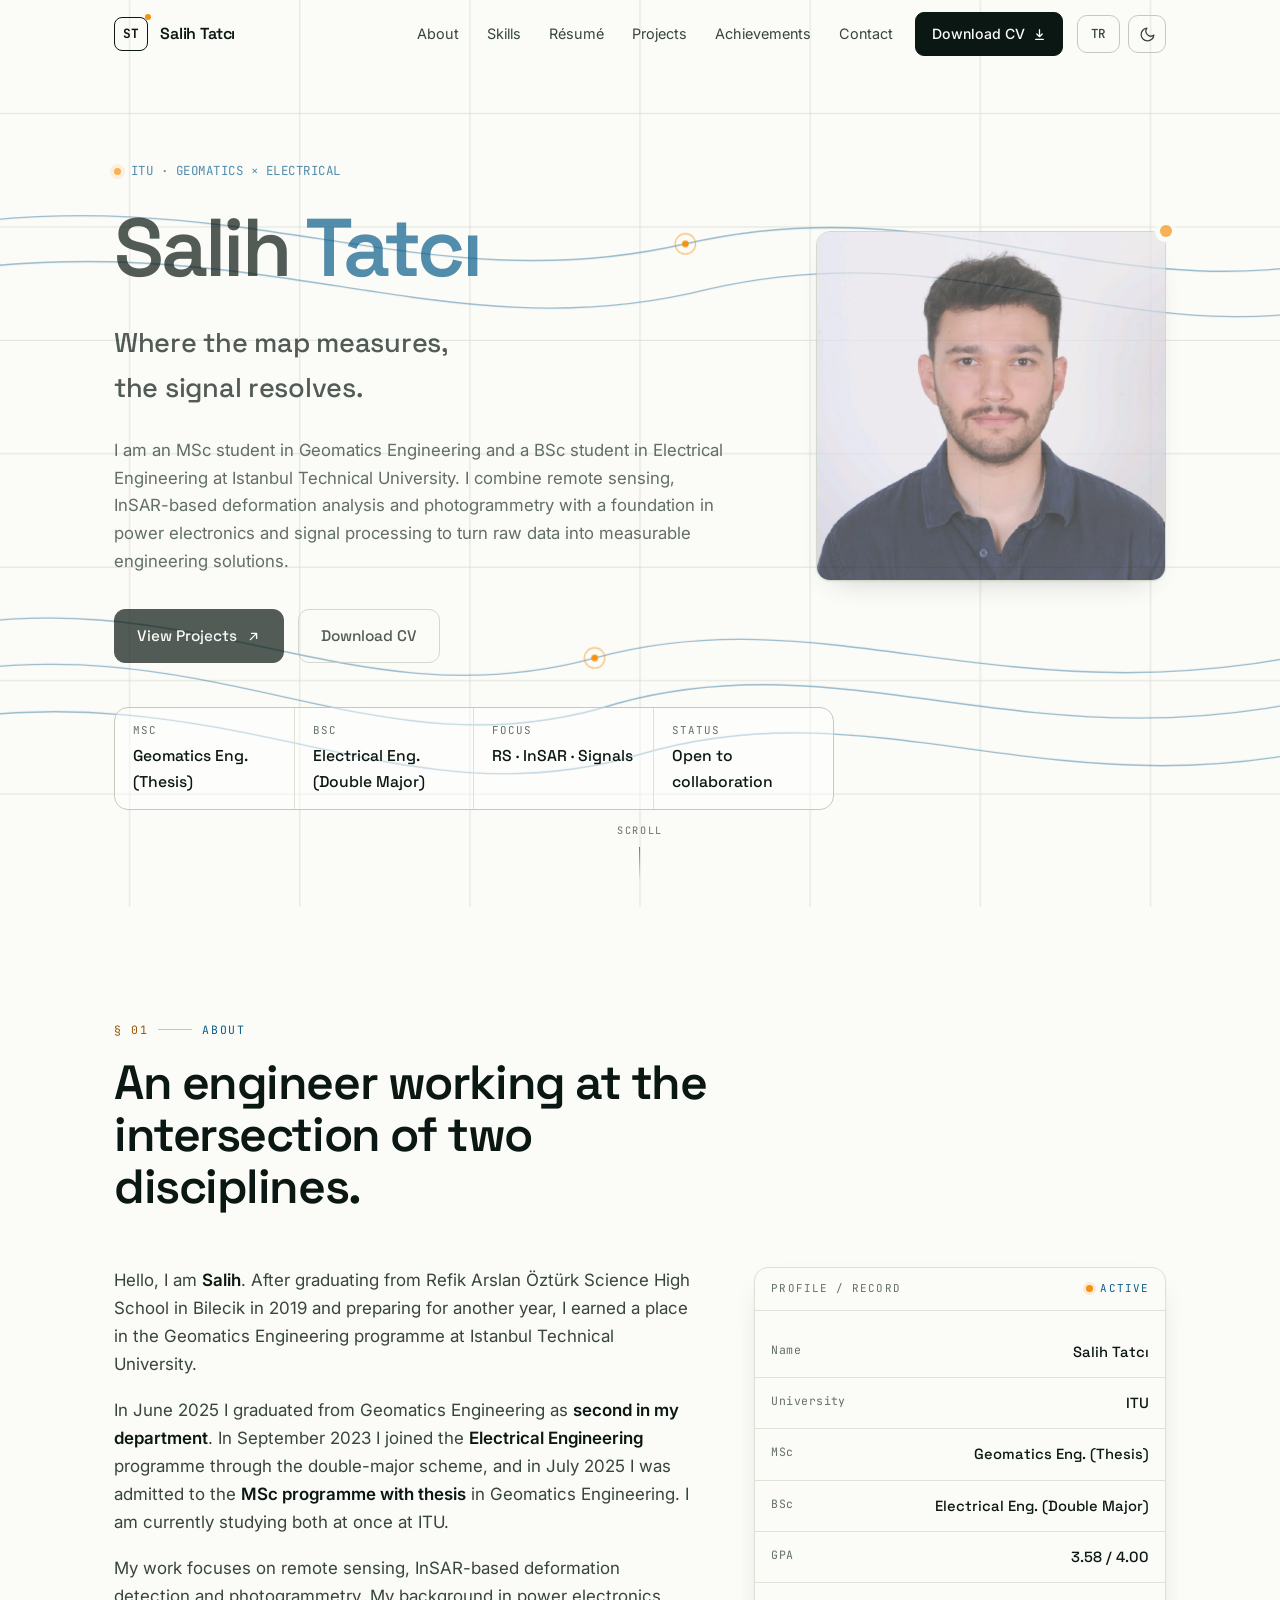
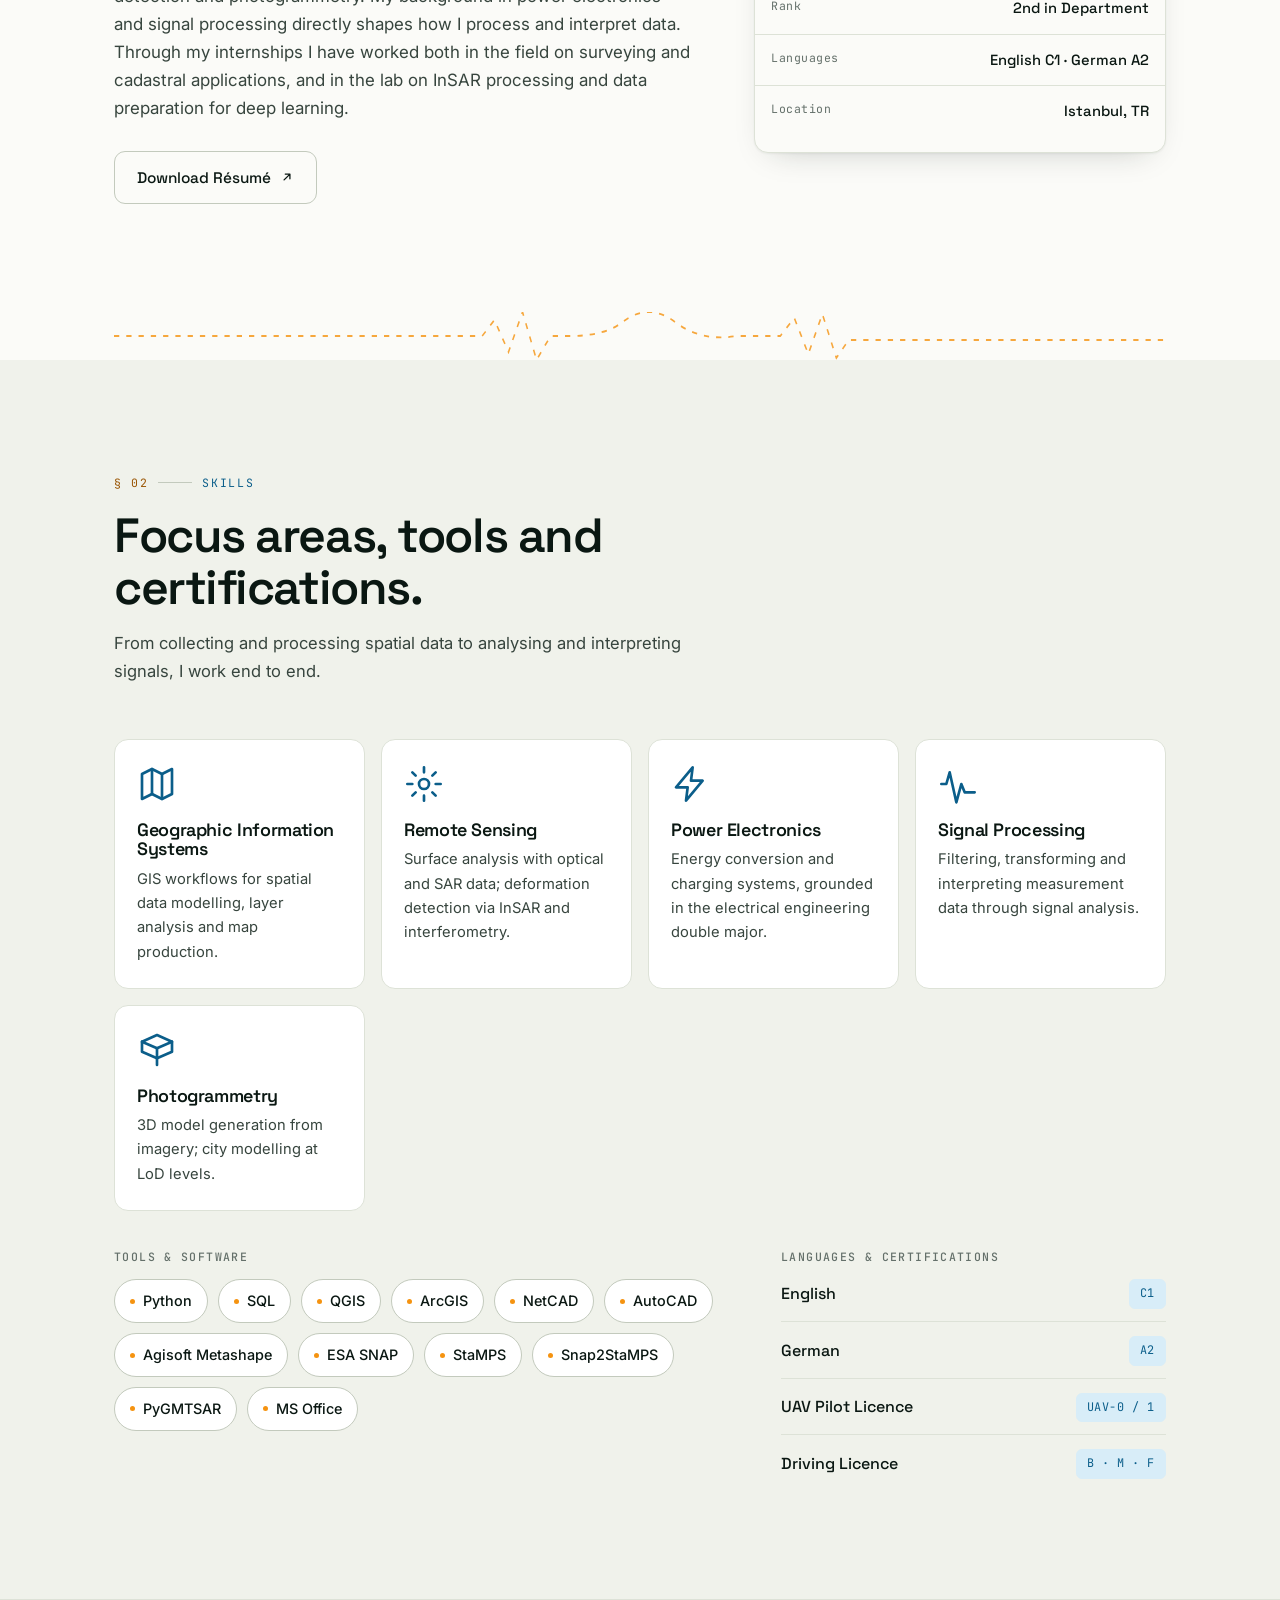
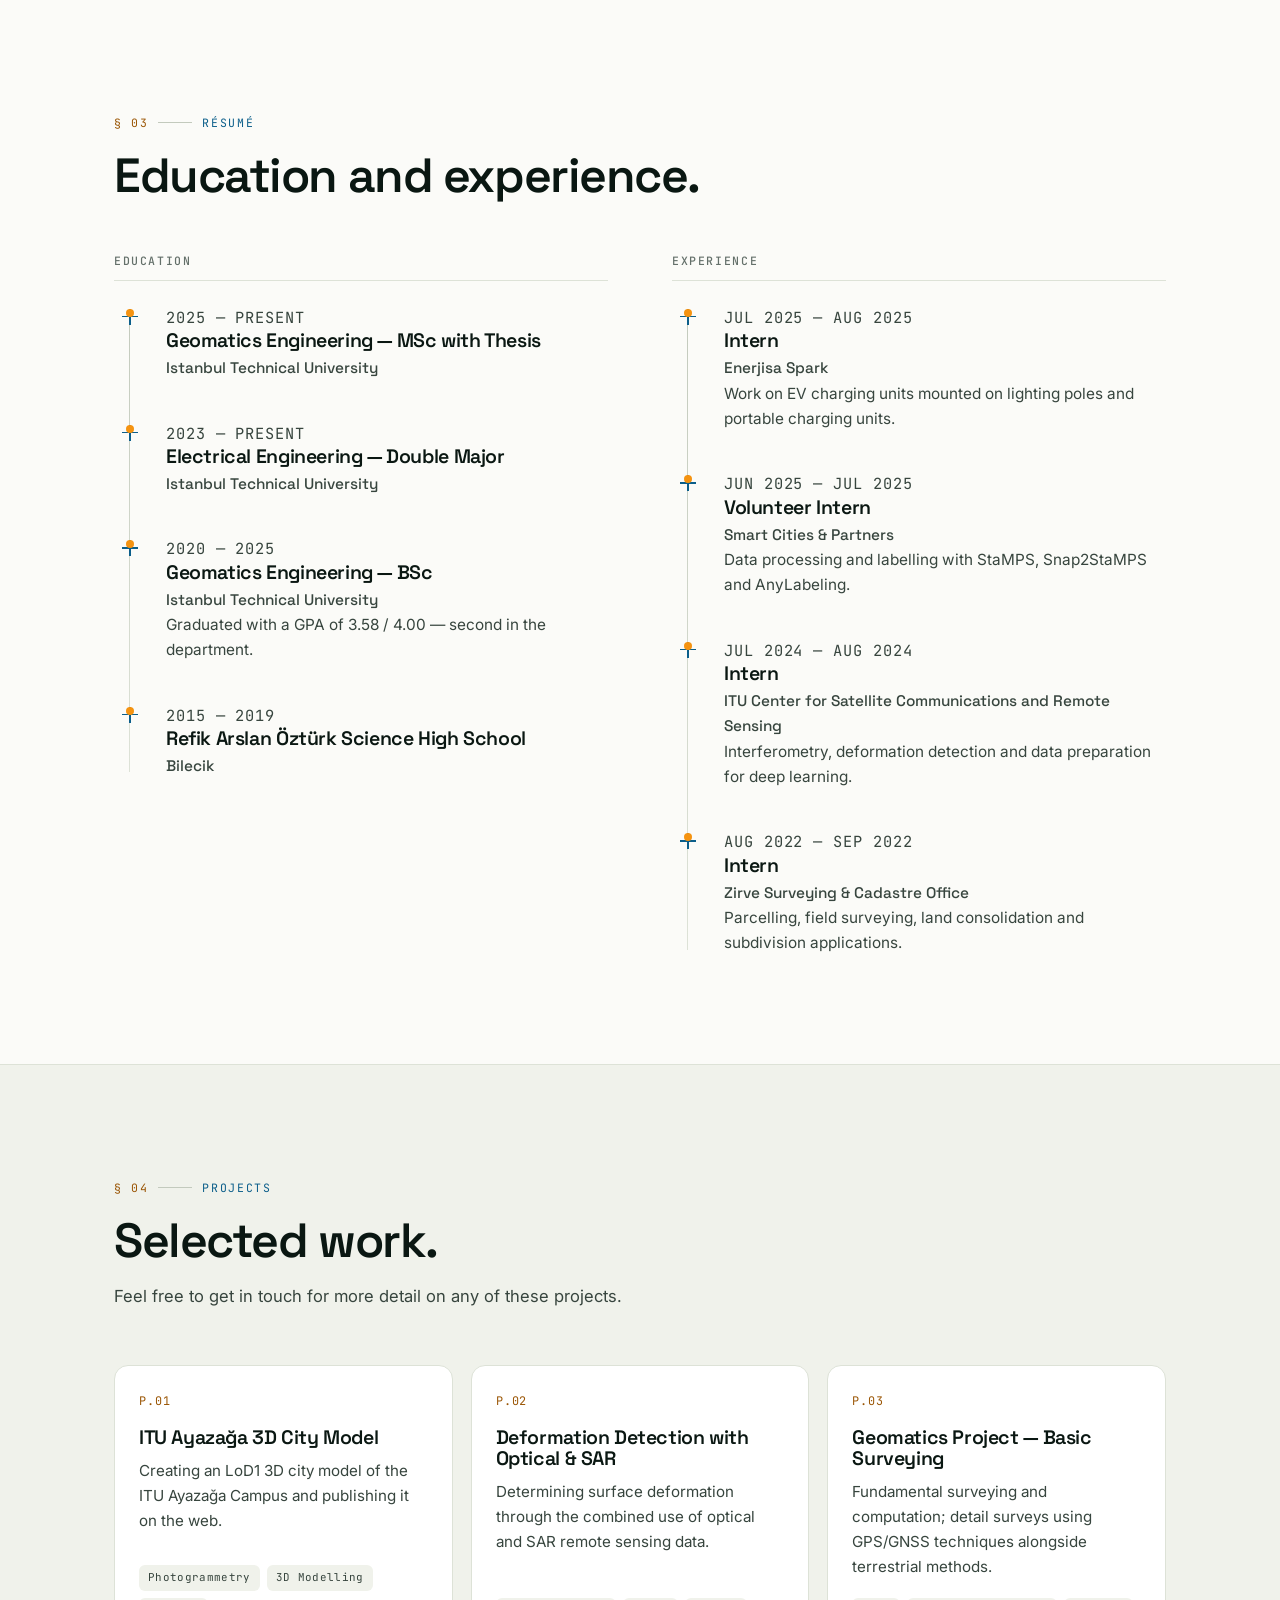
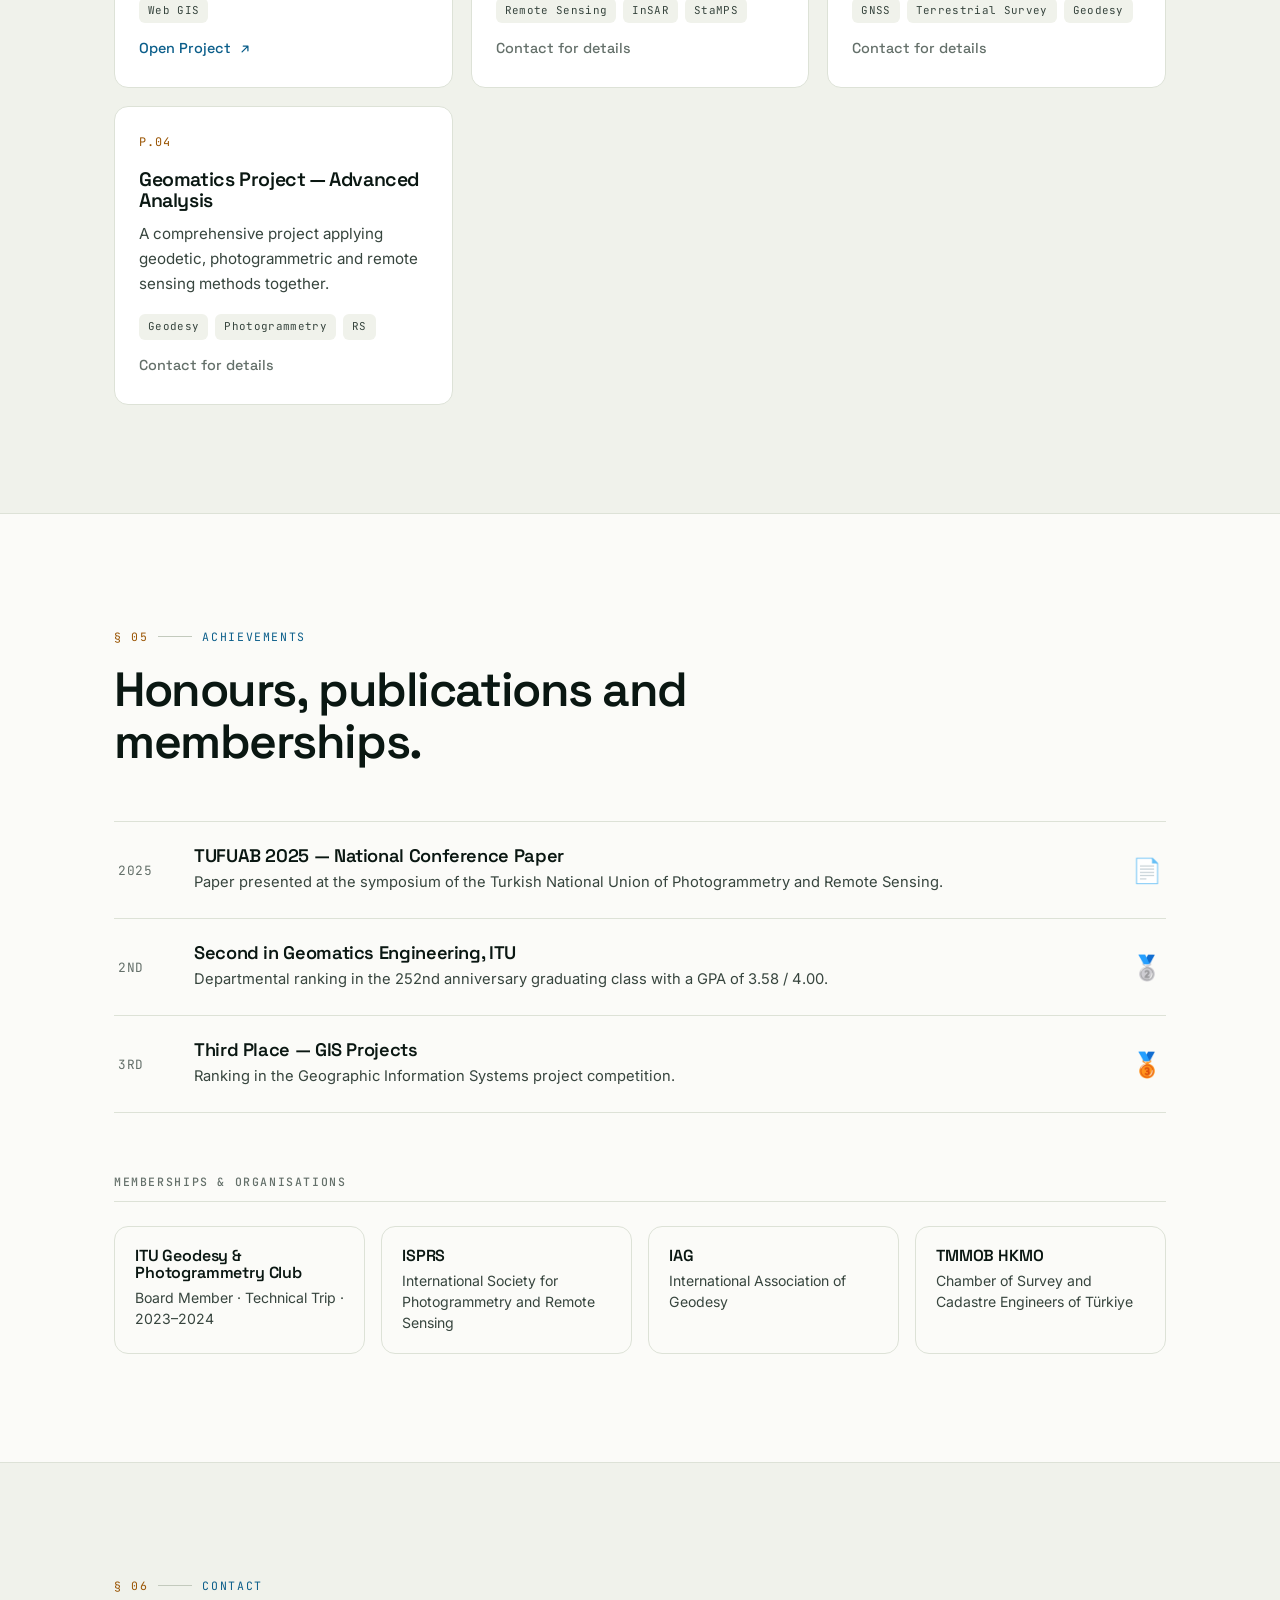
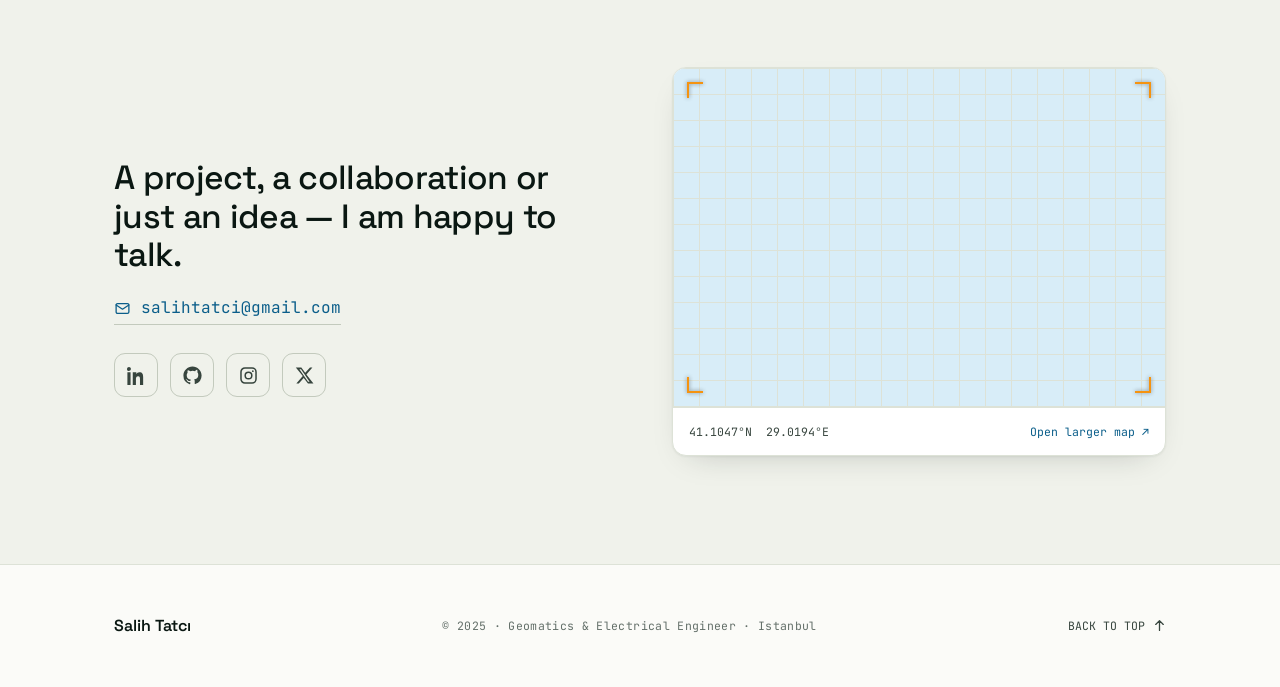
==== index-en.html @ e9e02245 "Add files via upload" ====
<!DOCTYPE html>
<html lang="en">
<head>
  <meta charset="UTF-8" />
  <meta name="viewport" content="width=device-width, initial-scale=1.0" />
  <title>Salih Tatcı — Geomatics &amp; Electrical Engineer</title>
  <meta name="description" content="Salih Tatcı — MSc student in Geomatics Engineering and BSc double-major student in Electrical Engineering at Istanbul Technical University. GIS, remote sensing, InSAR, power electronics, signal processing and photogrammetry." />
  <meta name="keywords" content="Salih Tatci, Geomatics Engineer, GIS, Remote Sensing, InSAR, StaMPS, PyGMTSAR, Power Electronics, Signal Processing, Photogrammetry, ITU" />

  <!-- Dil alternatifleri -->
  <link rel="alternate" hreflang="tr" href="index.html" />
  <link rel="alternate" hreflang="en" href="index-en.html" />

  <!-- Open Graph -->
  <meta property="og:title" content="Salih Tatcı — Geomatics &amp; Electrical Engineer" />
  <meta property="og:description" content="Turning spatial data and signals into measurable engineering solutions." />
  <meta property="og:type" content="website" />

  <!-- Fonts -->
  <link rel="preconnect" href="https://fonts.googleapis.com" />
  <link rel="preconnect" href="https://fonts.gstatic.com" crossorigin />
  <link href="https://fonts.googleapis.com/css2?family=Space+Grotesk:wght@400;500;600;700&family=Inter:wght@400;500;600&family=JetBrains+Mono:wght@400;500&display=swap" rel="stylesheet" />

  <link rel="stylesheet" href="style.css" />

  <!-- Apply theme before paint (prevents flash) -->
  <script>
    (function () {
      try {
        var t = localStorage.getItem("tema");
        if (!t) {
          t = window.matchMedia("(prefers-color-scheme: dark)").matches ? "dark" : "light";
        }
        document.documentElement.setAttribute("data-theme", t);
      } catch (e) {
        document.documentElement.setAttribute("data-theme", "light");
      }
    })();
  </script>
</head>
<body>

  <!-- ================= NAVIGATION ================= -->
  <header class="nav" id="nav">
    <div class="container">
      <div class="nav__inner">
        <a href="#hero" class="brand" aria-label="Salih Tatcı — home">
          <span class="brand__mark">ST</span>
          <span class="brand__name">Salih Tatcı</span>
        </a>

        <nav class="nav__menu" aria-label="Main menu">
          <ul class="nav__links">
            <li><a href="#about">About</a></li>
            <li><a href="#skills">Skills</a></li>
            <li><a href="#resume">Résumé</a></li>
            <li><a href="#projects">Projects</a></li>
            <li><a href="#achievements">Achievements</a></li>
            <li><a href="#contact">Contact</a></li>
          </ul>
          <a class="nav__cta" href="Salih-Tatci-CV.pdf" download>
            Download CV
            <svg width="13" height="13" viewBox="0 0 24 24" fill="none" stroke="currentColor" stroke-width="2.4" stroke-linecap="round" stroke-linejoin="round"><path d="M12 3v12M7 11l5 5 5-5M5 21h14"/></svg>
          </a>
        </nav>

        <div class="nav__utils">
          <a class="nav__lang" href="index.html" hreflang="tr" aria-label="Türkçe'ye geç">TR</a>

          <button class="nav__theme" id="themeToggle" aria-label="Toggle dark / light theme">
            <svg class="ico-moon" viewBox="0 0 24 24" fill="none" stroke="currentColor" stroke-width="1.8" stroke-linecap="round" stroke-linejoin="round"><path d="M21 12.8A9 9 0 1 1 11.2 3a7 7 0 0 0 9.8 9.8Z"/></svg>
            <svg class="ico-sun" viewBox="0 0 24 24" fill="none" stroke="currentColor" stroke-width="1.8" stroke-linecap="round" stroke-linejoin="round"><circle cx="12" cy="12" r="4.2"/><path d="M12 2v2.5M12 19.5V22M2 12h2.5M19.5 12H22M4.9 4.9l1.8 1.8M17.3 17.3l1.8 1.8M19.1 4.9l-1.8 1.8M6.7 17.3l-1.8 1.8"/></svg>
          </button>

          <button class="nav__toggle" id="navToggle" aria-label="Open / close menu" aria-expanded="false">
            <span></span>
          </button>
        </div>
      </div>
    </div>
  </header>

  <!-- ================= HERO ================= -->
  <section class="hero" id="hero">
    <div class="hero__canvas" aria-hidden="true">
      <svg viewBox="0 0 1200 800" preserveAspectRatio="xMidYMid slice">
        <g class="hero__grid hero__layer" data-depth="0.04">
          <line x1="0" y1="100" x2="1200" y2="100"/><line x1="0" y1="200" x2="1200" y2="200"/>
          <line x1="0" y1="300" x2="1200" y2="300"/><line x1="0" y1="400" x2="1200" y2="400"/>
          <line x1="0" y1="500" x2="1200" y2="500"/><line x1="0" y1="600" x2="1200" y2="600"/>
          <line x1="0" y1="700" x2="1200" y2="700"/>
          <line x1="150" y1="0" x2="150" y2="800"/><line x1="300" y1="0" x2="300" y2="800"/>
          <line x1="450" y1="0" x2="450" y2="800"/><line x1="600" y1="0" x2="600" y2="800"/>
          <line x1="750" y1="0" x2="750" y2="800"/><line x1="900" y1="0" x2="900" y2="800"/>
          <line x1="1050" y1="0" x2="1050" y2="800"/>
        </g>
        <g class="hero__layer" data-depth="0.09">
          <path class="hero__contour" d="M-50,560 C200,500 340,640 560,580 C780,520 940,650 1260,560"/>
          <path class="hero__contour" d="M-50,600 C220,540 360,690 580,620 C800,560 960,690 1260,600"/>
          <path class="hero__contour" d="M-50,640 C240,585 380,730 600,665 C820,600 980,730 1260,645"/>
          <path class="hero__contour" d="M-50,205 C240,150 400,270 640,215 C880,160 1020,285 1260,220"/>
          <path class="hero__contour" d="M-50,245 C260,190 420,315 660,255 C900,200 1040,325 1260,260"/>
        </g>
        <g class="hero__layer" data-depth="0.14">
          <circle class="hero__station" cx="560" cy="580" r="3"/>
          <circle class="hero__station-ring" cx="560" cy="580" r="9"/>
          <circle class="hero__station" cx="640" cy="215" r="3"/>
          <circle class="hero__station-ring" cx="640" cy="215" r="9"/>
        </g>
        <line class="hero__sweep" x1="0" y1="0" x2="0" y2="800"/>
      </svg>
    </div>

    <div class="container hero__inner">
      <div class="hero__grid">
        <div class="hero__text">
          <p class="hero__eyebrow mono" data-reveal>
            <span class="dot"></span> ITU · GEOMATICS × ELECTRICAL
          </p>

          <h1 data-reveal style="--reveal-delay:60ms">
            Salih <span class="accent">Tatcı</span>
          </h1>

          <p class="hero__tag" data-reveal style="--reveal-delay:140ms">
            Where the map measures, the signal resolves.
          </p>

          <p class="hero__lead" data-reveal style="--reveal-delay:220ms">
            I am an MSc student in Geomatics Engineering and a BSc student in Electrical
            Engineering at Istanbul Technical University. I combine remote sensing,
            InSAR-based deformation analysis and photogrammetry with a foundation in
            power electronics and signal processing to turn raw data into measurable
            engineering solutions.
          </p>

          <div class="hero__actions" data-reveal style="--reveal-delay:300ms">
            <a class="btn btn--solid" href="#projects">
              View Projects
              <svg class="arrow" width="15" height="15" viewBox="0 0 24 24" fill="none" stroke="currentColor" stroke-width="2.2" stroke-linecap="round" stroke-linejoin="round"><path d="M7 17L17 7M9 7h8v8"/></svg>
            </a>
            <a class="btn btn--ghost" href="Salih-Tatci-CV.pdf" download>Download CV</a>
          </div>
        </div>

        <!-- portrait -->
        <figure class="hero__portrait" data-reveal style="--reveal-delay:200ms">
          <picture>
            <source srcset="salih.webp" type="image/webp" />
            <img src="salih.jpg" alt="Portrait of Salih Tatcı" width="800" height="800" fetchpriority="high" decoding="async" />
          </picture>
        </figure>
      </div>

      <dl class="hero__readout" data-reveal style="--reveal-delay:380ms">
        <div>
          <dt>MSc</dt>
          <dd>Geomatics Eng. (Thesis)</dd>
        </div>
        <div>
          <dt>BSc</dt>
          <dd>Electrical Eng. (Double Major)</dd>
        </div>
        <div>
          <dt>Focus</dt>
          <dd>RS · InSAR · Signals</dd>
        </div>
        <div>
          <dt>Status</dt>
          <dd>Open to collaboration</dd>
        </div>
      </dl>
    </div>

    <div class="scroll-cue" aria-hidden="true">
      <span>SCROLL</span>
      <span class="line"></span>
    </div>
  </section>

  <!-- ================= ABOUT ================= -->
  <section class="section" id="about">
    <div class="container">
      <div class="section__head" data-reveal>
        <span class="eyebrow"><span class="idx">§ 01</span><span class="rule"></span> ABOUT</span>
        <h2 class="section__title">An engineer working at the intersection of two disciplines.</h2>
      </div>

      <div class="about__grid">
        <div class="about__body" data-reveal="left">
          <p>
            Hello, I am <strong>Salih</strong>. After graduating from Refik Arslan Öztürk
            Science High School in Bilecik in 2019 and preparing for another year, I earned
            a place in the Geomatics Engineering programme at Istanbul Technical University.
          </p>
          <p>
            In June 2025 I graduated from Geomatics Engineering as <strong>second in my
            department</strong>. In September 2023 I joined the <strong>Electrical Engineering</strong>
            programme through the double-major scheme, and in July 2025 I was admitted to the
            <strong>MSc programme with thesis</strong> in Geomatics Engineering. I am currently
            studying both at once at ITU.
          </p>
          <p>
            My work focuses on remote sensing, InSAR-based deformation detection and
            photogrammetry. My background in power electronics and signal processing directly
            shapes how I process and interpret data. Through my internships I have worked both
            in the field on surveying and cadastral applications, and in the lab on InSAR
            processing and data preparation for deep learning.
          </p>
          <a class="btn btn--ghost" href="Salih-Tatci-CV.pdf" download>
            Download Résumé
            <svg class="arrow" width="14" height="14" viewBox="0 0 24 24" fill="none" stroke="currentColor" stroke-width="2.2" stroke-linecap="round" stroke-linejoin="round"><path d="M7 17L17 7M9 7h8v8"/></svg>
          </a>
        </div>

        <aside class="spec" data-reveal="right" style="--reveal-delay:120ms">
          <div class="spec__bar">
            <span>PROFILE / RECORD</span>
            <span class="live">ACTIVE</span>
          </div>
          <dl>
            <div class="spec__row"><dt>Name</dt><dd>Salih Tatcı</dd></div>
            <div class="spec__row"><dt>University</dt><dd>ITU</dd></div>
            <div class="spec__row"><dt>MSc</dt><dd>Geomatics Eng. (Thesis)</dd></div>
            <div class="spec__row"><dt>BSc</dt><dd>Electrical Eng. (Double Major)</dd></div>
            <div class="spec__row"><dt>GPA</dt><dd>3.58 / 4.00</dd></div>
            <div class="spec__row"><dt>Rank</dt><dd>2nd in Department</dd></div>
            <div class="spec__row"><dt>Languages</dt><dd>English C1 · German A2</dd></div>
            <div class="spec__row"><dt>Location</dt><dd>Istanbul, TR</dd></div>
          </dl>
        </aside>
      </div>
    </div>
  </section>

  <!-- signal divider -->
  <div class="container" aria-hidden="true">
    <svg class="waveform" viewBox="0 0 1200 48" preserveAspectRatio="none">
      <path d="M0,24 H420 l14,-16 l16,32 l16,-40 l16,48 l16,-24 H520 q40,0 60,-14 q30,-20 60,0 q30,20 70,14 H760 l16,-18 l16,36 l16,-40 l16,44 l14,-18 H1200"/>
    </svg>
  </div>

  <!-- ================= SKILLS ================= -->
  <section class="section section--panel" id="skills">
    <div class="container">
      <div class="section__head" data-reveal>
        <span class="eyebrow"><span class="idx">§ 02</span><span class="rule"></span> SKILLS</span>
        <h2 class="section__title">Focus areas, tools and certifications.</h2>
        <p class="section__desc">From collecting and processing spatial data to analysing and interpreting signals, I work end to end.</p>
      </div>

      <div class="domains">
        <article class="domain" data-reveal style="--reveal-delay:0ms">
          <div class="domain__icon" aria-hidden="true">
            <svg viewBox="0 0 24 24" fill="none" stroke="currentColor" stroke-width="1.6" stroke-linecap="round" stroke-linejoin="round"><path d="M9 3 3 6v15l6-3 6 3 6-3V3l-6 3-6-3Z"/><path d="M9 3v15M15 6v15"/></svg>
          </div>
          <h3>Geographic Information Systems</h3>
          <p>GIS workflows for spatial data modelling, layer analysis and map production.</p>
        </article>

        <article class="domain" data-reveal style="--reveal-delay:80ms">
          <div class="domain__icon" aria-hidden="true">
            <svg viewBox="0 0 24 24" fill="none" stroke="currentColor" stroke-width="1.6" stroke-linecap="round" stroke-linejoin="round"><circle cx="12" cy="12" r="3"/><path d="M12 2v3M12 19v3M2 12h3M19 12h3M5 5l2 2M17 17l2 2M19 5l-2 2M7 17l-2 2"/></svg>
          </div>
          <h3>Remote Sensing</h3>
          <p>Surface analysis with optical and SAR data; deformation detection via InSAR and interferometry.</p>
        </article>

        <article class="domain" data-reveal style="--reveal-delay:160ms">
          <div class="domain__icon" aria-hidden="true">
            <svg viewBox="0 0 24 24" fill="none" stroke="currentColor" stroke-width="1.6" stroke-linecap="round" stroke-linejoin="round"><path d="M13 2 3 14h7l-1 8 10-12h-7l1-8Z"/></svg>
          </div>
          <h3>Power Electronics</h3>
          <p>Energy conversion and charging systems, grounded in the electrical engineering double major.</p>
        </article>

        <article class="domain" data-reveal style="--reveal-delay:240ms">
          <div class="domain__icon" aria-hidden="true">
            <svg viewBox="0 0 24 24" fill="none" stroke="currentColor" stroke-width="1.6" stroke-linecap="round" stroke-linejoin="round"><path d="M2 12h3l2-7 4 18 3-11 2 5h6"/></svg>
          </div>
          <h3>Signal Processing</h3>
          <p>Filtering, transforming and interpreting measurement data through signal analysis.</p>
        </article>

        <article class="domain" data-reveal style="--reveal-delay:320ms">
          <div class="domain__icon" aria-hidden="true">
            <svg viewBox="0 0 24 24" fill="none" stroke="currentColor" stroke-width="1.6" stroke-linecap="round" stroke-linejoin="round"><path d="M3 7 12 3l9 4-9 4-9-4Z"/><path d="M3 7v6l9 4 9-4V7"/><path d="M12 11v10"/></svg>
          </div>
          <h3>Photogrammetry</h3>
          <p>3D model generation from imagery; city modelling at LoD levels.</p>
        </article>
      </div>

      <div class="skills-split">
        <div class="skills-block" data-reveal="left">
          <h4>Tools &amp; Software</h4>
          <div class="chips">
            <span class="chip"><span class="tick"></span>Python</span>
            <span class="chip"><span class="tick"></span>SQL</span>
            <span class="chip"><span class="tick"></span>QGIS</span>
            <span class="chip"><span class="tick"></span>ArcGIS</span>
            <span class="chip"><span class="tick"></span>NetCAD</span>
            <span class="chip"><span class="tick"></span>AutoCAD</span>
            <span class="chip"><span class="tick"></span>Agisoft Metashape</span>
            <span class="chip"><span class="tick"></span>ESA SNAP</span>
            <span class="chip"><span class="tick"></span>StaMPS</span>
            <span class="chip"><span class="tick"></span>Snap2StaMPS</span>
            <span class="chip"><span class="tick"></span>PyGMTSAR</span>
            <span class="chip"><span class="tick"></span>MS Office</span>
          </div>
        </div>

        <div class="skills-block" data-reveal="right" style="--reveal-delay:120ms">
          <h4>Languages &amp; Certifications</h4>
          <div class="lang-list">
            <div class="lang">
              <span class="lang__name">English</span>
              <span class="lang__level">C1</span>
            </div>
            <div class="lang">
              <span class="lang__name">German</span>
              <span class="lang__level">A2</span>
            </div>
            <div class="lang">
              <span class="lang__name">UAV Pilot Licence</span>
              <span class="lang__level">UAV-0 / 1</span>
            </div>
            <div class="lang">
              <span class="lang__name">Driving Licence</span>
              <span class="lang__level">B · M · F</span>
            </div>
          </div>
        </div>
      </div>
    </div>
  </section>

  <!-- ================= RÉSUMÉ: EDUCATION + EXPERIENCE ================= -->
  <section class="section" id="resume">
    <div class="container">
      <div class="section__head" data-reveal>
        <span class="eyebrow"><span class="idx">§ 03</span><span class="rule"></span> RÉSUMÉ</span>
        <h2 class="section__title">Education and experience.</h2>
      </div>

      <div class="cv__grid">
        <!-- EDUCATION -->
        <div class="cv__col" data-reveal="left">
          <h3 class="cv__label">EDUCATION</h3>
          <div class="timeline">
            <div class="tl-item">
              <span class="tl-item__node" aria-hidden="true"></span>
              <span class="tl-item__dot" aria-hidden="true"></span>
              <p class="tl-item__meta">2025 — PRESENT</p>
              <h3>Geomatics Engineering — MSc with Thesis</h3>
              <p class="tl-item__org">Istanbul Technical University</p>
            </div>

            <div class="tl-item">
              <span class="tl-item__node" aria-hidden="true"></span>
              <span class="tl-item__dot" aria-hidden="true"></span>
              <p class="tl-item__meta">2023 — PRESENT</p>
              <h3>Electrical Engineering — Double Major</h3>
              <p class="tl-item__org">Istanbul Technical University</p>
            </div>

            <div class="tl-item">
              <span class="tl-item__node" aria-hidden="true"></span>
              <span class="tl-item__dot" aria-hidden="true"></span>
              <p class="tl-item__meta">2020 — 2025</p>
              <h3>Geomatics Engineering — BSc</h3>
              <p class="tl-item__org">Istanbul Technical University</p>
              <p>Graduated with a GPA of 3.58 / 4.00 — second in the department.</p>
            </div>

            <div class="tl-item">
              <span class="tl-item__node" aria-hidden="true"></span>
              <span class="tl-item__dot" aria-hidden="true"></span>
              <p class="tl-item__meta">2015 — 2019</p>
              <h3>Refik Arslan Öztürk Science High School</h3>
              <p class="tl-item__org">Bilecik</p>
            </div>
          </div>
        </div>

        <!-- EXPERIENCE -->
        <div class="cv__col" data-reveal="right" style="--reveal-delay:120ms">
          <h3 class="cv__label">EXPERIENCE</h3>
          <div class="timeline">
            <div class="tl-item">
              <span class="tl-item__node" aria-hidden="true"></span>
              <span class="tl-item__dot" aria-hidden="true"></span>
              <p class="tl-item__meta">JUL 2025 — AUG 2025</p>
              <h3>Intern</h3>
              <p class="tl-item__org">Enerjisa Spark</p>
              <p>Work on EV charging units mounted on lighting poles and portable charging units.</p>
            </div>

            <div class="tl-item">
              <span class="tl-item__node" aria-hidden="true"></span>
              <span class="tl-item__dot" aria-hidden="true"></span>
              <p class="tl-item__meta">JUN 2025 — JUL 2025</p>
              <h3>Volunteer Intern</h3>
              <p class="tl-item__org">Smart Cities &amp; Partners</p>
              <p>Data processing and labelling with StaMPS, Snap2StaMPS and AnyLabeling.</p>
            </div>

            <div class="tl-item">
              <span class="tl-item__node" aria-hidden="true"></span>
              <span class="tl-item__dot" aria-hidden="true"></span>
              <p class="tl-item__meta">JUL 2024 — AUG 2024</p>
              <h3>Intern</h3>
              <p class="tl-item__org">ITU Center for Satellite Communications and Remote Sensing</p>
              <p>Interferometry, deformation detection and data preparation for deep learning.</p>
            </div>

            <div class="tl-item">
              <span class="tl-item__node" aria-hidden="true"></span>
              <span class="tl-item__dot" aria-hidden="true"></span>
              <p class="tl-item__meta">AUG 2022 — SEP 2022</p>
              <h3>Intern</h3>
              <p class="tl-item__org">Zirve Surveying &amp; Cadastre Office</p>
              <p>Parcelling, field surveying, land consolidation and subdivision applications.</p>
            </div>
          </div>
        </div>
      </div>
    </div>
  </section>

  <!-- ================= PROJECTS ================= -->
  <section class="section section--panel" id="projects">
    <div class="container">
      <div class="section__head" data-reveal>
        <span class="eyebrow"><span class="idx">§ 04</span><span class="rule"></span> PROJECTS</span>
        <h2 class="section__title">Selected work.</h2>
        <p class="section__desc">Feel free to get in touch for more detail on any of these projects.</p>
      </div>

      <div class="projects__grid">
        <article class="project" data-reveal style="--reveal-delay:0ms">
          <span class="project__idx">P.01</span>
          <h3>ITU Ayazağa 3D City Model</h3>
          <p>Creating an LoD1 3D city model of the ITU Ayazağa Campus and publishing it on the web.</p>
          <div class="project__tags"><span>Photogrammetry</span><span>3D Modelling</span><span>Web GIS</span></div>
          <a class="project__link" href="https://sites.google.com/view/itu3dkampusmodeliekip5/ana-sayfa" target="_blank" rel="noopener">
            Open Project
            <svg class="arrow" width="14" height="14" viewBox="0 0 24 24" fill="none" stroke="currentColor" stroke-width="2.2" stroke-linecap="round" stroke-linejoin="round"><path d="M7 17L17 7M9 7h8v8"/></svg>
          </a>
        </article>

        <article class="project" data-reveal style="--reveal-delay:80ms">
          <span class="project__idx">P.02</span>
          <h3>Deformation Detection with Optical &amp; SAR</h3>
          <p>Determining surface deformation through the combined use of optical and SAR remote sensing data.</p>
          <div class="project__tags"><span>Remote Sensing</span><span>InSAR</span><span>StaMPS</span></div>
          <span class="project__link project__link--muted">Contact for details</span>
        </article>

        <article class="project" data-reveal style="--reveal-delay:160ms">
          <span class="project__idx">P.03</span>
          <h3>Geomatics Project — Basic Surveying</h3>
          <p>Fundamental surveying and computation; detail surveys using GPS/GNSS techniques alongside terrestrial methods.</p>
          <div class="project__tags"><span>GNSS</span><span>Terrestrial Survey</span><span>Geodesy</span></div>
          <span class="project__link project__link--muted">Contact for details</span>
        </article>

        <article class="project" data-reveal style="--reveal-delay:240ms">
          <span class="project__idx">P.04</span>
          <h3>Geomatics Project — Advanced Analysis</h3>
          <p>A comprehensive project applying geodetic, photogrammetric and remote sensing methods together.</p>
          <div class="project__tags"><span>Geodesy</span><span>Photogrammetry</span><span>RS</span></div>
          <span class="project__link project__link--muted">Contact for details</span>
        </article>
      </div>
    </div>
  </section>

  <!-- ================= ACHIEVEMENTS ================= -->
  <section class="section" id="achievements">
    <div class="container">
      <div class="section__head" data-reveal>
        <span class="eyebrow"><span class="idx">§ 05</span><span class="rule"></span> ACHIEVEMENTS</span>
        <h2 class="section__title">Honours, publications and memberships.</h2>
      </div>

      <div class="awards">
        <div class="award" data-reveal>
          <span class="award__rank">2025</span>
          <div class="award__body">
            <h3>TUFUAB 2025 — National Conference Paper</h3>
            <p>Paper presented at the symposium of the Turkish National Union of Photogrammetry and Remote Sensing.</p>
          </div>
          <span class="award__badge" aria-hidden="true">📄</span>
        </div>

        <div class="award" data-reveal style="--reveal-delay:80ms">
          <span class="award__rank">2ND</span>
          <div class="award__body">
            <h3>Second in Geomatics Engineering, ITU</h3>
            <p>Departmental ranking in the 252nd anniversary graduating class with a GPA of 3.58 / 4.00.</p>
          </div>
          <span class="award__badge" aria-hidden="true">🥈</span>
        </div>

        <div class="award" data-reveal style="--reveal-delay:160ms">
          <span class="award__rank">3RD</span>
          <div class="award__body">
            <h3>Third Place — GIS Projects</h3>
            <p>Ranking in the Geographic Information Systems project competition.</p>
          </div>
          <span class="award__badge" aria-hidden="true">🥉</span>
        </div>
      </div>

      <div class="orgs" data-reveal style="--reveal-delay:120ms">
        <h3 class="cv__label">MEMBERSHIPS &amp; ORGANISATIONS</h3>
        <div class="orgs__grid">
          <div class="org">
            <h4>ITU Geodesy &amp; Photogrammetry Club</h4>
            <p>Board Member · Technical Trip · 2023–2024</p>
          </div>
          <div class="org">
            <h4>ISPRS</h4>
            <p>International Society for Photogrammetry and Remote Sensing</p>
          </div>
          <div class="org">
            <h4>IAG</h4>
            <p>International Association of Geodesy</p>
          </div>
          <div class="org">
            <h4>TMMOB HKMO</h4>
            <p>Chamber of Survey and Cadastre Engineers of Türkiye</p>
          </div>
        </div>
      </div>
    </div>
  </section>

  <!-- ================= CONTACT ================= -->
  <section class="section section--panel" id="contact">
    <div class="container">
      <div class="section__head" data-reveal>
        <span class="eyebrow"><span class="idx">§ 06</span><span class="rule"></span> CONTACT</span>
      </div>

      <div class="contact__grid">
        <div data-reveal="left">
          <p class="contact__lead">A project, a collaboration or just an idea — I am happy to talk.</p>

          <a class="contact__mail" href="mailto:salihtatci@gmail.com">
            <svg width="17" height="17" viewBox="0 0 24 24" fill="none" stroke="currentColor" stroke-width="1.8" stroke-linecap="round" stroke-linejoin="round"><rect x="3" y="5" width="18" height="14" rx="2"/><path d="m3 7 9 6 9-6"/></svg>
            salihtatci@gmail.com
          </a>

          <div class="contact__socials">
            <a href="https://www.linkedin.com/in/salih-tatc%C4%B1-940994207/" target="_blank" rel="noopener" aria-label="LinkedIn">
              <svg viewBox="0 0 24 24" fill="currentColor"><path d="M4.98 3.5A2.5 2.5 0 1 1 0 3.5a2.5 2.5 0 0 1 4.98 0ZM.5 8h4V24h-4V8Zm7.5 0h3.8v2.2h.05c.53-1 1.83-2.2 3.77-2.2 4.03 0 4.78 2.65 4.78 6.1V24h-4v-7.1c0-1.7-.03-3.9-2.38-3.9-2.38 0-2.75 1.86-2.75 3.78V24h-4V8Z"/></svg>
            </a>
            <a href="https://github.com/salihtatci" target="_blank" rel="noopener" aria-label="GitHub">
              <svg viewBox="0 0 24 24" fill="currentColor"><path d="M12 .5C5.7.5.5 5.7.5 12a11.5 11.5 0 0 0 7.9 10.9c.6.1.8-.2.8-.5v-2c-3.2.7-3.9-1.4-3.9-1.4-.5-1.3-1.3-1.7-1.3-1.7-1.1-.7 0-.7 0-.7 1.2.1 1.8 1.2 1.8 1.2 1 1.8 2.8 1.3 3.5 1 .1-.8.4-1.3.7-1.6-2.6-.3-5.3-1.3-5.3-5.7 0-1.3.5-2.3 1.2-3.1-.1-.3-.5-1.5.1-3.1 0 0 1-.3 3.3 1.2a11.5 11.5 0 0 1 6 0C17 4.6 18 4.9 18 4.9c.6 1.6.2 2.8.1 3.1.8.8 1.2 1.8 1.2 3.1 0 4.4-2.7 5.4-5.3 5.7.4.4.8 1.1.8 2.2v3.3c0 .3.2.6.8.5A11.5 11.5 0 0 0 23.5 12C23.5 5.7 18.3.5 12 .5Z"/></svg>
            </a>
            <a href="https://www.instagram.com/salihtatci/" target="_blank" rel="noopener" aria-label="Instagram">
              <svg viewBox="0 0 24 24" fill="none" stroke="currentColor" stroke-width="1.9"><rect x="2.5" y="2.5" width="19" height="19" rx="5"/><circle cx="12" cy="12" r="4.2"/><circle cx="17.5" cy="6.5" r="1.1" fill="currentColor" stroke="none"/></svg>
            </a>
            <a href="https://x.com/TatciSalih" target="_blank" rel="noopener" aria-label="X / Twitter">
              <svg viewBox="0 0 24 24" fill="currentColor"><path d="M18.9 2H22l-7.6 8.7L23.3 22h-6.9l-5.4-7-6.2 7H1.7l8.1-9.3L1 2h7l4.9 6.5L18.9 2Zm-2.4 18h1.9L7.6 4H5.6l10.9 16Z"/></svg>
            </a>
          </div>
        </div>

        <!-- location card: ITU Ayazağa — live satellite imagery -->
        <div class="geocard" data-reveal="right" style="--reveal-delay:120ms">
          <div class="geocard__map">
            <iframe
              class="geocard__frame"
              src="https://maps.google.com/maps?q=41.104692,29.019366&t=k&z=16&output=embed"
              title="ITU Ayazağa Campus — satellite view"
              loading="lazy"
              referrerpolicy="no-referrer-when-downgrade"
              allowfullscreen></iframe>
            <span class="geocard__reticle" aria-hidden="true"></span>
          </div>
          <div class="geocard__foot">
            <span>41.1047°N&nbsp;&nbsp;29.0194°E</span>
            <a href="https://www.google.com/maps/@41.104692,29.019366,16z/data=!3m1!1e3" target="_blank" rel="noopener">Open larger map ↗</a>
          </div>
        </div>
      </div>
    </div>
  </section>

  <!-- ================= FOOTER ================= -->
  <footer class="footer">
    <div class="container">
      <div class="footer__inner">
        <span class="footer__brand">Salih Tatcı</span>
        <span class="footer__meta">© 2025 · Geomatics &amp; Electrical Engineer · Istanbul</span>
        <a class="footer__top" href="#hero">
          BACK TO TOP
          <svg width="13" height="13" viewBox="0 0 24 24" fill="none" stroke="currentColor" stroke-width="2.4" stroke-linecap="round" stroke-linejoin="round"><path d="M12 21V3M5 10l7-7 7 7"/></svg>
        </a>
      </div>
    </div>
  </footer>

  <script src="script.js"></script>
</body>
</html>
---- style.css ----
/* =====================================================================
   Salih Tatcı — Kişisel Portfolyo
   Tasarım dili: "Harita ile Sinyalin Buluştuğu Yer"
   Geomatik (harita/koordinat) × Elektrik (sinyal/akım)
   ---------------------------------------------------------------------
   Yapı:
   1. Tokenlar (renk, tipografi, ölçek)
   2. Reset & temel
   3. Yardımcı sınıflar / konteyner
   4. Navigasyon
   5. Hero
   6. Butonlar
   7. Bölüm kabuğu & mono etiketler
   8. Hakkımda
   9. Yetenekler
   10. Deneyim (zaman çizelgesi)
   11. Projeler
   12. Başarılar
   13. İletişim
   14. Footer
   15. Scroll reveal animasyonları
   16. Responsive
   17. Reduced motion
   ===================================================================== */

/* 1. TOKENLAR ---------------------------------------------------------- */
/* AÇIK TEMA (varsayılan) */
:root {
  color-scheme: light;

  /* Renk paleti */
  --paper:      #FBFBF8;   /* temiz, aydınlık ölçüm kağıdı */
  --panel:      #F0F2EB;   /* hafif derin panel */
  --panel-2:    #E5E9DE;
  --raised:     #FFFFFF;   /* panel üzerindeki kart yüzeyi */
  --nav-bg:     rgba(251,251,248,.85);
  --glass:      rgba(255,255,255,.45);

  --ink:        #0A1712;   /* derin, yeşil alt tonlu siyaha yakın */
  --ink-soft:   #37453E;
  --lead:       #22322B;   /* giriş paragrafı — zengin koyu */
  --ink-faint:  #64706A;
  --line:       #DDE2D7;   /* saç teli çizgi */
  --line-2:     #C3CABD;

  --blue:       #0B5E8A;   /* jeodezik lacivert — canlı, doygun */
  --blue-2:     #084467;
  --blue-tint:  #D8EDF8;

  --amber:      #F59310;   /* sinyal/akım kehribarı — parlak */
  --amber-2:    #9A5504;   /* metin için koyu ton */
  --amber-tint: #FDEAD0;

  /* Tipografi */
  --font-display: "Space Grotesk", system-ui, sans-serif;
  --font-body:    "Inter", system-ui, sans-serif;
  --font-mono:    "JetBrains Mono", ui-monospace, monospace;

  /* Ölçek & yerleşim */
  --maxw: 1180px;
  --gutter: clamp(20px, 5vw, 64px);
  --r: 14px;     /* kart köşe yumuşaklığı */
  --r-sm: 7px;
  --shadow: 0 1px 2px rgba(21,33,28,.05), 0 12px 32px -18px rgba(21,33,28,.28);
  --shadow-lg: 0 24px 60px -28px rgba(21,33,28,.35);

  --ease: cubic-bezier(.22,.61,.36,1);
}

/* KOYU TEMA */
[data-theme="dark"] {
  color-scheme: dark;

  --paper:      #08120F;   /* derin yeşil-siyah — mürekkebin ters çevrilmişi */
  --panel:      #0E1B17;
  --panel-2:    #16261F;
  --raised:     #132019;
  --nav-bg:     rgba(8,18,15,.85);
  --glass:      rgba(255,255,255,.05);

  --ink:        #EDF1EC;
  --ink-soft:   #ADB8B1;
  --lead:       #D3DBD5;   /* giriş paragrafı — parlak */
  --ink-faint:  #808C84;
  --line:       #1F2E27;
  --line-2:     #32433A;

  --blue:       #5FC0F0;   /* koyu zeminde parlayan lacivert */
  --blue-2:     #8AD3F7;
  --blue-tint:  #0D2733;

  --amber:      #FFAE45;
  --amber-2:    #FFC873;
  --amber-tint: #2E2113;

  --shadow: 0 1px 2px rgba(0,0,0,.4), 0 12px 32px -18px rgba(0,0,0,.7);
  --shadow-lg: 0 24px 60px -28px rgba(0,0,0,.8);
}

/* tema geçişinde yumuşak renk kayması */
body, .nav, .section, .domain, .project, .chip, .spec, .org, .geocard {
  transition: background-color .35s var(--ease), border-color .35s var(--ease), color .35s var(--ease);
}

/* 2. RESET & TEMEL ----------------------------------------------------- */
*, *::before, *::after { box-sizing: border-box; }

html {
  scroll-behavior: smooth;
  -webkit-text-size-adjust: 100%;
  overflow-x: clip;
}

body {
  margin: 0;
  background: var(--paper);
  color: var(--ink);
  font-family: var(--font-body);
  font-size: 16px;
  line-height: 1.65;
  -webkit-font-smoothing: antialiased;
  text-rendering: optimizeLegibility;
  overflow-x: hidden;
}

img { max-width: 100%; display: block; }
a { color: inherit; text-decoration: none; }
button { font-family: inherit; cursor: pointer; }

h1, h2, h3, h4 {
  font-family: var(--font-display);
  font-weight: 600;
  line-height: 1.08;
  letter-spacing: -0.02em;
  margin: 0;
}

::selection { background: var(--amber-tint); color: var(--ink); }

/* Odak görünürlüğü (erişilebilirlik) */
a:focus-visible, button:focus-visible {
  outline: 2px solid var(--blue);
  outline-offset: 3px;
  border-radius: 3px;
}

/* 3. KONTEYNER & YARDIMCILAR ------------------------------------------ */
.container {
  width: 100%;
  max-width: var(--maxw);
  margin-inline: auto;
  padding-inline: var(--gutter);
}

.mono {
  font-family: var(--font-mono);
  font-size: .78rem;
  letter-spacing: .04em;
}

/* 4. NAVİGASYON ------------------------------------------------------- */
.nav {
  position: fixed;
  inset: 0 0 auto 0;
  z-index: 100;
  transition: background .4s var(--ease), border-color .4s var(--ease), box-shadow .4s var(--ease);
  border-bottom: 1px solid transparent;
}
.nav.scrolled {
  background: var(--nav-bg);
  backdrop-filter: saturate(140%) blur(12px);
  -webkit-backdrop-filter: saturate(140%) blur(12px);
  border-bottom-color: var(--line);
}
.nav__inner {
  display: flex;
  align-items: center;
  gap: 10px;
  height: 68px;
}
.brand {
  display: flex;
  align-items: center;
  gap: 12px;
  font-family: var(--font-display);
  font-weight: 600;
  letter-spacing: -0.01em;
  margin-right: auto; /* geri kalan her şey sağa yaslanır */
}
.brand__mark {
  display: grid;
  place-items: center;
  width: 34px; height: 34px;
  border: 1.5px solid var(--ink);
  border-radius: 8px;
  font-family: var(--font-mono);
  font-size: .8rem;
  font-weight: 700;
  letter-spacing: 0;
  position: relative;
}
/* markanın köşesinde ölçme hedefi çentiği */
.brand__mark::after {
  content: "";
  position: absolute;
  right: -4px; top: -4px;
  width: 6px; height: 6px;
  background: var(--amber);
  border-radius: 50%;
}
.brand__name { font-size: 1rem; }

.nav__links {
  display: flex;
  align-items: center;
  gap: 4px;
  list-style: none;
  margin: 0; padding: 0;
}
.nav__links a {
  display: inline-block;
  padding: 8px 12px;
  font-size: .9rem;
  color: var(--ink-soft);
  border-radius: 8px;
  transition: color .25s var(--ease), background .25s var(--ease);
  position: relative;
}
.nav__links a:hover { color: var(--ink); background: var(--panel); }
.nav__links a.active { color: var(--blue); }
.nav__links a.active::before {
  content: "";
  position: absolute;
  left: 12px; right: 12px; bottom: 3px;
  height: 2px;
  background: var(--amber);
  border-radius: 2px;
}
.nav__cta {
  display: inline-flex;
  align-items: center;
  gap: 8px;
  padding: 9px 16px;
  font-size: .88rem;
  font-weight: 500;
  color: var(--paper);
  background: var(--ink);
  border-radius: 9px;
  border: 1px solid var(--ink);
  transition: transform .25s var(--ease), background .25s var(--ease);
}
.nav__cta:hover { background: var(--blue-2); transform: translateY(-1px); }

/* yardımcı butonlar: dil + tema + mobil menü */
.nav__utils {
  display: flex;
  align-items: center;
  gap: 8px;
  margin-left: 4px;
}
.nav__lang,
.nav__theme {
  display: grid;
  place-items: center;
  height: 38px;
  border: 1px solid var(--line-2);
  border-radius: 10px;
  background: transparent;
  color: var(--ink-soft);
  transition: color .25s var(--ease), border-color .25s var(--ease), background .25s var(--ease), transform .25s var(--ease);
}
.nav__lang {
  padding: 0 13px;
  font-family: var(--font-mono);
  font-size: .78rem;
  font-weight: 500;
  letter-spacing: .06em;
}
.nav__theme { width: 38px; padding: 0; }
.nav__lang:hover,
.nav__theme:hover {
  color: var(--ink);
  border-color: var(--ink);
  transform: translateY(-1px);
}
.nav__theme svg { width: 17px; height: 17px; }
/* açık temada ay, koyu temada güneş göster */
.nav__theme .ico-sun  { display: none; }
[data-theme="dark"] .nav__theme .ico-moon { display: none; }
[data-theme="dark"] .nav__theme .ico-sun  { display: block; }

/* Mobil menü butonu */
.nav__toggle {
  display: none;
  width: 38px; height: 38px;
  border: 1px solid var(--line-2);
  background: var(--nav-bg);
  border-radius: 10px;
  padding: 0;
  position: relative;
}
.nav__toggle span,
.nav__toggle span::before,
.nav__toggle span::after {
  content: "";
  position: absolute;
  left: 50%; top: 50%;
  width: 18px; height: 1.5px;
  background: var(--ink);
  transform: translate(-50%, -50%);
  transition: transform .3s var(--ease), opacity .3s var(--ease);
}
.nav__toggle span::before { transform: translate(-50%, -6px); }
.nav__toggle span::after  { transform: translate(-50%, 6px); }
.nav.open .nav__toggle span { background: transparent; }
.nav.open .nav__toggle span::before { transform: translate(-50%, 0) rotate(45deg); }
.nav.open .nav__toggle span::after  { transform: translate(-50%, 0) rotate(-45deg); }

/* 5. HERO ------------------------------------------------------------- */
.hero {
  position: relative;
  min-height: 100svh;
  display: flex;
  align-items: center;
  padding-top: 68px;
  overflow: hidden;
}
/* topografya + grid arka planı */
.hero__canvas {
  position: absolute;
  inset: 0;
  z-index: 0;
  pointer-events: none;
  overflow: hidden;
}
.hero__canvas svg { width: 100%; height: 100%; }
.hero__grid    { stroke: var(--line-2); stroke-width: .6; opacity: .7; }
.hero__contour { fill: none; stroke: var(--blue); stroke-width: 1.2; opacity: .42; }
.hero__station { fill: var(--amber); }
.hero__station-ring { fill: none; stroke: var(--amber); stroke-width: 1; opacity: .6; }
/* soldan sağa süzülen sensör tarama çizgisi */
.hero__sweep {
  stroke: var(--amber);
  stroke-width: 1.8;
  opacity: .65;
  animation: sweep 7s var(--ease) infinite;
}
@keyframes sweep {
  0%   { transform: translateX(-8%); opacity: 0; }
  12%  { opacity: .5; }
  88%  { opacity: .5; }
  100% { transform: translateX(108%); opacity: 0; }
}

.hero__inner {
  position: relative;
  z-index: 2;
  width: 100%;
  padding-block: clamp(40px, 9vh, 96px);
}

/* iki sütunlu giriş: metin + portre */
.hero__grid {
  display: grid;
  grid-template-columns: 1.55fr .85fr;
  gap: clamp(28px, 5vw, 64px);
  align-items: center;
  margin-bottom: 44px;
}

/* portre çerçevesi */
.hero__portrait {
  margin: 0;
  position: relative;
  max-width: 380px;
  width: 100%;
  justify-self: end;
}
.hero__portrait picture,
.hero__portrait img {
  display: block;
  width: 100%;
  height: auto;
  border-radius: var(--r);
}
.hero__portrait img {
  border: 1px solid var(--line-2);
  /* dağınık hale yerine tanımlı, keskin kenarlı gölge */
  box-shadow: 0 1px 2px rgba(10,23,18,.07), 0 14px 30px -18px rgba(10,23,18,.32);
  background: var(--panel);
}
/* köşedeki kehribar aksan — marka işaretiyle aynı dil */
.hero__portrait::after {
  content: "";
  position: absolute;
  right: -6px; top: -6px;
  width: 12px; height: 12px;
  border-radius: 50%;
  background: var(--amber);
  box-shadow: 0 0 0 5px var(--paper);
}

.hero__eyebrow {
  display: inline-flex;
  align-items: center;
  gap: 10px;
  color: var(--blue);
  margin-bottom: 22px;
}
.hero__eyebrow .dot {
  width: 7px; height: 7px; border-radius: 50%;
  background: var(--amber);
  box-shadow: 0 0 0 4px var(--amber-tint);
}
.hero h1 {
  font-size: clamp(2.9rem, 6.4vw, 5.2rem);
  letter-spacing: -0.035em;
  margin-bottom: .35em;
}
.hero h1 .accent { color: var(--blue); }
.hero__tag {
  font-family: var(--font-display);
  font-weight: 500;
  font-size: clamp(1.15rem, 2.6vw, 1.7rem);
  color: var(--ink);
  letter-spacing: -0.01em;
  max-width: 20ch;
  margin-bottom: 26px;
}
.hero__lead {
  max-width: 56ch;
  color: var(--lead);    /* başlıktan bir ton açık ama gri değil */
  font-size: 1.05rem;
  margin-bottom: 34px;
}
.hero__actions {
  display: flex;
  flex-wrap: wrap;
  gap: 14px;
}

/* hero alt veri şeridi — cihaz okuması */
.hero__readout {
  display: flex;
  flex-wrap: wrap;
  gap: 0;
  border: 1px solid var(--line-2);
  border-radius: var(--r);
  background: var(--glass);
  overflow: hidden;
  max-width: 720px;
}
.hero__readout div {
  flex: 1 1 160px;
  padding: 14px 18px;
  border-right: 1px solid var(--line);
}
.hero__readout div:last-child { border-right: 0; }
.hero__readout dt {
  font-family: var(--font-mono);
  font-size: .68rem;
  letter-spacing: .1em;
  text-transform: uppercase;
  color: var(--ink-faint);
  margin-bottom: 4px;
}
.hero__readout dd {
  margin: 0;
  font-family: var(--font-display);
  font-weight: 500;
  font-size: .98rem;
  color: var(--ink);
}

/* aşağı kaydır göstergesi */
.scroll-cue {
  position: absolute;
  left: 50%; bottom: 26px;
  transform: translateX(-50%);
  z-index: 2;
  display: flex;
  flex-direction: column;
  align-items: center;
  gap: 8px;
  font-family: var(--font-mono);
  font-size: .64rem;
  letter-spacing: .16em;
  color: var(--ink-faint);
}
.scroll-cue .line {
  width: 1px; height: 34px;
  background: linear-gradient(var(--ink-faint), transparent);
  position: relative;
  overflow: hidden;
}
.scroll-cue .line::after {
  content: "";
  position: absolute;
  top: -50%; left: 0;
  width: 100%; height: 50%;
  background: var(--amber);
  animation: cue 2.2s var(--ease) infinite;
}
@keyframes cue {
  0%   { transform: translateY(-100%); }
  100% { transform: translateY(300%); }
}

/* 6. BUTONLAR --------------------------------------------------------- */
.btn {
  display: inline-flex;
  align-items: center;
  gap: 9px;
  padding: 13px 22px;
  font-family: var(--font-display);
  font-weight: 500;
  font-size: .96rem;
  border-radius: 11px;
  border: 1px solid var(--ink);
  transition: transform .25s var(--ease), background .25s var(--ease), box-shadow .25s var(--ease), border-color .25s var(--ease);
}
.btn--solid { background: var(--ink); color: var(--paper); }
.btn--solid:hover { background: var(--blue-2); border-color: var(--blue-2); transform: translateY(-2px); box-shadow: var(--shadow); }
.btn--ghost { background: transparent; color: var(--ink); border-color: var(--line-2); }
.btn--ghost:hover { border-color: var(--ink); transform: translateY(-2px); }
.btn .arrow { transition: transform .25s var(--ease); }
.btn:hover .arrow { transform: translate(3px, -3px); }

/* 7. BÖLÜM KABUĞU & MONO ETİKETLER ------------------------------------ */
.section {
  position: relative;
  padding-block: clamp(72px, 12vh, 136px);
}
.section--panel { background: var(--panel); }
.section + .section { border-top: 1px solid var(--line); }

.section__head { margin-bottom: clamp(36px, 6vh, 64px); max-width: 62ch; }
.eyebrow {
  display: inline-flex;
  align-items: center;
  gap: 10px;
  font-family: var(--font-mono);
  font-size: .72rem;
  letter-spacing: .14em;
  text-transform: uppercase;
  color: var(--blue);
  margin-bottom: 18px;
}
.eyebrow .idx { color: var(--amber-2); }
.eyebrow .rule { width: 34px; height: 1px; background: var(--line-2); }
.section__title {
  font-size: clamp(1.9rem, 4.4vw, 3rem);
  letter-spacing: -0.03em;
  margin-bottom: 14px;
}
.section__desc { color: var(--ink-soft); font-size: 1.04rem; }

/* sinyal dalga formu ayırıcı */
.waveform {
  width: 100%;
  height: 48px;
  display: block;
}
.waveform path {
  fill: none;
  stroke: var(--amber);
  stroke-width: 1.8;
  opacity: .8;
  stroke-dasharray: 6 8;
  animation: signal 4s linear infinite;
}
@keyframes signal { to { stroke-dashoffset: -140; } }

/* 8. HAKKIMDA --------------------------------------------------------- */
.about__grid {
  display: grid;
  grid-template-columns: 1.4fr 1fr;
  gap: clamp(28px, 5vw, 72px);
  align-items: start;
}
.about__body p { color: var(--ink-soft); font-size: 1.06rem; margin: 0 0 18px; }
.about__body p strong { color: var(--ink); font-weight: 600; }
.about__body .btn { margin-top: 10px; }

/* özellik kartı — cihaz spesifikasyonu görünümü */
.spec {
  border: 1px solid var(--line);
  border-radius: var(--r);
  background: var(--paper);
  box-shadow: var(--shadow);
  overflow: hidden;
}
.section--panel .spec { background: var(--raised); }
.spec__bar {
  display: flex;
  align-items: center;
  justify-content: space-between;
  padding: 12px 16px;
  border-bottom: 1px solid var(--line);
  font-family: var(--font-mono);
  font-size: .68rem;
  letter-spacing: .1em;
  text-transform: uppercase;
  color: var(--ink-faint);
}
.spec__bar .live {
  display: inline-flex; align-items: center; gap: 7px;
  color: var(--blue);
}
.spec__bar .live::before {
  content: ""; width: 7px; height: 7px; border-radius: 50%;
  background: var(--amber); box-shadow: 0 0 0 3px var(--amber-tint);
}
.spec__row {
  display: flex;
  justify-content: space-between;
  gap: 16px;
  padding: 13px 16px;
  border-bottom: 1px solid var(--line);
}
.spec__row:last-child { border-bottom: 0; }
.spec__row dt {
  font-family: var(--font-mono);
  font-size: .72rem;
  letter-spacing: .04em;
  color: var(--ink-faint);
}
.spec__row dd {
  margin: 0;
  font-family: var(--font-display);
  font-weight: 500;
  font-size: .92rem;
  text-align: right;
}

/* 9. YETENEKLER ------------------------------------------------------- */
.domains {
  display: grid;
  grid-template-columns: repeat(auto-fit, minmax(220px, 1fr));
  gap: 16px;
  margin-bottom: 40px;
}
.domain {
  padding: 24px 22px;
  border: 1px solid var(--line);
  border-radius: var(--r);
  background: var(--paper);
  transition: transform .3s var(--ease), box-shadow .3s var(--ease), border-color .3s var(--ease);
}
.section--panel .domain { background: var(--raised); }
.domain:hover {
  transform: translateY(-4px);
  box-shadow: var(--shadow);
  border-color: var(--line-2);
}
.domain__icon {
  width: 40px; height: 40px;
  margin-bottom: 16px;
  color: var(--blue);
}
.domain__icon svg { width: 100%; height: 100%; }
.domain h3 { font-size: 1.12rem; margin-bottom: 8px; }
.domain p { margin: 0; color: var(--ink-soft); font-size: .92rem; }

.skills-split {
  display: grid;
  grid-template-columns: 1.6fr 1fr;
  gap: clamp(24px, 4vw, 56px);
  align-items: start;
}
.skills-block h4 {
  font-family: var(--font-mono);
  font-size: .72rem;
  font-weight: 500;
  letter-spacing: .12em;
  text-transform: uppercase;
  color: var(--ink-faint);
  margin-bottom: 16px;
}
.chips { display: flex; flex-wrap: wrap; gap: 10px; }
.chip {
  display: inline-flex;
  align-items: center;
  gap: 8px;
  padding: 9px 15px;
  border: 1px solid var(--line-2);
  border-radius: 999px;
  background: var(--paper);
  font-size: .9rem;
  font-weight: 500;
  transition: border-color .25s var(--ease), color .25s var(--ease), background .25s var(--ease);
}
.section--panel .chip { background: var(--raised); }
.chip:hover { border-color: var(--blue); color: var(--blue); }
.chip .tick { width: 5px; height: 5px; border-radius: 50%; background: var(--amber); }

.lang-list { display: flex; flex-direction: column; gap: 14px; }
.lang {
  display: flex;
  align-items: center;
  justify-content: space-between;
  padding-bottom: 12px;
  border-bottom: 1px solid var(--line);
}
.lang:last-child { border-bottom: 0; }
.lang__name { font-family: var(--font-display); font-weight: 500; }
.lang__level {
  font-family: var(--font-mono);
  font-size: .74rem;
  letter-spacing: .05em;
  color: var(--blue);
  padding: 4px 10px;
  border: 1px solid var(--blue-tint);
  border-radius: 6px;
  background: var(--blue-tint);
}

/* 10. DENEYİM — ZAMAN ÇİZELGESİ -------------------------------------- */
.timeline { position: relative; margin-left: 8px; }
.timeline::before {
  content: "";
  position: absolute;
  left: 7px; top: 6px; bottom: 6px;
  width: 1px;
  background: linear-gradient(var(--line-2), var(--line));
}
.tl-item {
  position: relative;
  padding: 0 0 40px 44px;
}
.tl-item:last-child { padding-bottom: 0; }
/* ölçme istasyonu düğümü (artı hedef) */
.tl-item__node {
  position: absolute;
  left: 0; top: 4px;
  width: 16px; height: 16px;
}
.tl-item__node::before,
.tl-item__node::after {
  content: "";
  position: absolute;
  background: var(--blue);
}
.tl-item__node::before { left: 7px; top: 0; width: 1.5px; height: 16px; }
.tl-item__node::after  { top: 7px; left: 0; height: 1.5px; width: 16px; }
.tl-item__dot {
  position: absolute;
  left: 4px; top: 4px;
  width: 8px; height: 8px;
  border-radius: 50%;
  background: var(--amber);
  z-index: 1;
}
.tl-item__meta {
  font-family: var(--font-mono);
  font-size: .72rem;
  letter-spacing: .06em;
  color: var(--ink-faint);
  margin-bottom: 8px;
}
.tl-item h3 { font-size: 1.22rem; margin-bottom: 4px; }
.tl-item__org {
  font-family: var(--font-display);
  font-weight: 500;
  color: var(--blue);
  margin-bottom: 8px;
}
.tl-item p { margin: 0; color: var(--ink-soft); font-size: .96rem; }

/* 10b. ÖZGEÇMİŞ — ÇİFT SÜTUN (Eğitim + Deneyim) ---------------------- */
.cv__grid {
  display: grid;
  grid-template-columns: 1fr 1fr;
  gap: clamp(32px, 5vw, 72px);
  align-items: start;
}
.cv__label {
  font-family: var(--font-mono);
  font-size: .72rem;
  font-weight: 500;
  letter-spacing: .14em;
  text-transform: uppercase;
  color: var(--ink-faint);
  margin-bottom: 24px;
  padding-bottom: 12px;
  border-bottom: 1px solid var(--line);
}

/* 10c. ORGANİZASYONLAR ----------------------------------------------- */
.orgs { margin-top: clamp(48px, 7vh, 80px); }
.orgs__grid {
  display: grid;
  grid-template-columns: repeat(auto-fit, minmax(230px, 1fr));
  gap: 16px;
}
.org {
  padding: 20px 20px;
  border: 1px solid var(--line);
  border-radius: var(--r);
  background: var(--paper);
  transition: border-color .3s var(--ease), transform .3s var(--ease);
}
.section--panel .org { background: var(--raised); }
.org:hover { border-color: var(--line-2); transform: translateY(-3px); }
.org h4 {
  font-family: var(--font-display);
  font-weight: 600;
  font-size: 1rem;
  letter-spacing: -0.01em;
  margin: 0 0 6px;
}
.org p { margin: 0; color: var(--ink-soft); font-size: .88rem; line-height: 1.5; }

/* 11. PROJELER -------------------------------------------------------- */
.projects__grid {
  display: grid;
  grid-template-columns: repeat(auto-fit, minmax(280px, 1fr));
  gap: 18px;
}
.project {
  display: flex;
  flex-direction: column;
  padding: 26px 24px;
  border: 1px solid var(--line);
  border-radius: var(--r);
  background: var(--paper);
  transition: transform .35s var(--ease), box-shadow .35s var(--ease), border-color .35s var(--ease);
  position: relative;
  overflow: hidden;
}
.section--panel .project { background: var(--raised); }
.project::after {
  content: "";
  position: absolute;
  left: 0; top: 0;
  width: 100%; height: 3px;
  background: linear-gradient(90deg, var(--blue), var(--amber));
  transform: scaleX(0);
  transform-origin: left;
  transition: transform .4s var(--ease);
}
.project:hover {
  transform: translateY(-6px);
  box-shadow: var(--shadow-lg);
  border-color: var(--line-2);
}
.project:hover::after { transform: scaleX(1); }
.project__idx {
  font-family: var(--font-mono);
  font-size: .74rem;
  letter-spacing: .08em;
  color: var(--amber-2);
  margin-bottom: 16px;
}
.project h3 { font-size: 1.22rem; margin-bottom: 10px; letter-spacing: -0.02em; }
.project p { margin: 0 0 18px; color: var(--ink-soft); font-size: .95rem; flex-grow: 1; }
.project__tags { display: flex; flex-wrap: wrap; gap: 7px; margin-bottom: 14px; }
.project__tags span {
  font-family: var(--font-mono);
  font-size: .68rem;
  letter-spacing: .03em;
  padding: 4px 9px;
  border-radius: 6px;
  background: var(--panel-2);
  color: var(--ink-soft);
}
.section--panel .project__tags span { background: var(--panel); }
.project__link {
  display: inline-flex;
  align-items: center;
  gap: 7px;
  font-family: var(--font-display);
  font-weight: 500;
  font-size: .9rem;
  color: var(--blue);
}
.project__link .arrow { transition: transform .25s var(--ease); }
.project:hover .project__link .arrow { transform: translate(3px, -3px); }
.project__link--muted { color: var(--ink-faint); cursor: default; }

/* 12. BAŞARILAR ------------------------------------------------------- */
.awards { display: flex; flex-direction: column; }
.award {
  display: grid;
  grid-template-columns: auto 1fr auto;
  align-items: center;
  gap: 22px;
  padding: 24px 4px;
  border-bottom: 1px solid var(--line);
}
.award:first-child { border-top: 1px solid var(--line); }
.award__rank {
  font-family: var(--font-mono);
  font-size: .8rem;
  letter-spacing: .05em;
  color: var(--ink-faint);
  width: 54px;
}
.award__body h3 { font-size: 1.14rem; margin-bottom: 4px; }
.award__body p { margin: 0; color: var(--ink-soft); font-size: .92rem; }
.award__badge {
  font-size: 1.5rem;
  filter: saturate(1.1);
}

/* 13. İLETİŞİM -------------------------------------------------------- */
.contact__grid {
  display: grid;
  grid-template-columns: 1fr 1fr;
  gap: clamp(28px, 5vw, 64px);
  align-items: center;
}
.contact__lead {
  font-family: var(--font-display);
  font-weight: 500;
  font-size: clamp(1.4rem, 3vw, 2.1rem);
  letter-spacing: -0.02em;
  margin-bottom: 20px;
  line-height: 1.15;
}
.contact__mail {
  display: inline-flex;
  align-items: center;
  gap: 10px;
  font-family: var(--font-mono);
  font-size: 1rem;
  color: var(--blue);
  padding-bottom: 3px;
  border-bottom: 1px solid var(--line-2);
  transition: border-color .25s var(--ease);
  margin-bottom: 28px;
}
.contact__mail:hover { border-color: var(--blue); }
.contact__socials { display: flex; gap: 12px; }
.contact__socials a {
  display: grid; place-items: center;
  width: 44px; height: 44px;
  border: 1px solid var(--line-2);
  border-radius: 11px;
  color: var(--ink-soft);
  transition: transform .25s var(--ease), color .25s var(--ease), border-color .25s var(--ease), background .25s var(--ease);
}
.contact__socials a:hover {
  color: var(--paper);
  background: var(--ink);
  border-color: var(--ink);
  transform: translateY(-3px);
}
.contact__socials svg { width: 19px; height: 19px; }

/* koordinat kartı */
.geocard {
  border: 1px solid var(--line);
  border-radius: var(--r);
  overflow: hidden;
  background: var(--paper);
  box-shadow: var(--shadow);
}
.section--panel .geocard { background: var(--raised); }
.geocard__map {
  position: relative;
  aspect-ratio: 16 / 11;
  /* iframe yüklenene kadar görünen ölçüm kağıdı zemini */
  background:
    linear-gradient(var(--line) 1px, transparent 1px) 0 0 / 26px 26px,
    linear-gradient(90deg, var(--line) 1px, transparent 1px) 0 0 / 26px 26px,
    var(--blue-tint);
}
/* canlı uydu görüntüsü */
.geocard__frame {
  position: absolute;
  inset: 0;
  width: 100%;
  height: 100%;
  border: 0;
  display: block;
}
/* köşe hedef işaretleri — ölçme çerçevesi hissi */
.geocard__reticle {
  position: absolute;
  inset: 14px;
  pointer-events: none; /* haritayla etkileşimi engellemesin */
  background:
    /* sol üst */
    linear-gradient(var(--amber), var(--amber)) left  top    / 16px 2px no-repeat,
    linear-gradient(var(--amber), var(--amber)) left  top    / 2px 16px no-repeat,
    /* sağ üst */
    linear-gradient(var(--amber), var(--amber)) right top    / 16px 2px no-repeat,
    linear-gradient(var(--amber), var(--amber)) right top    / 2px 16px no-repeat,
    /* sol alt */
    linear-gradient(var(--amber), var(--amber)) left  bottom / 16px 2px no-repeat,
    linear-gradient(var(--amber), var(--amber)) left  bottom / 2px 16px no-repeat,
    /* sağ alt */
    linear-gradient(var(--amber), var(--amber)) right bottom / 16px 2px no-repeat,
    linear-gradient(var(--amber), var(--amber)) right bottom / 2px 16px no-repeat;
  filter: drop-shadow(0 0 2px rgba(0,0,0,.45));
}
.geocard__foot {
  display: flex;
  justify-content: space-between;
  gap: 12px;
  padding: 14px 16px;
  border-top: 1px solid var(--line);
  font-family: var(--font-mono);
  font-size: .72rem;
  color: var(--ink-soft);
}
.geocard__foot a { color: var(--blue); }

/* 14. FOOTER ---------------------------------------------------------- */
.footer {
  padding-block: 48px;
  border-top: 1px solid var(--line);
  background: var(--paper);
}
.footer__inner {
  display: flex;
  flex-wrap: wrap;
  align-items: center;
  justify-content: space-between;
  gap: 18px;
}
.footer__brand { font-family: var(--font-display); font-weight: 600; }
.footer__meta {
  font-family: var(--font-mono);
  font-size: .72rem;
  color: var(--ink-faint);
  letter-spacing: .03em;
}
.footer__top {
  display: inline-flex; align-items: center; gap: 8px;
  font-family: var(--font-mono);
  font-size: .72rem;
  color: var(--ink-soft);
}
.footer__top:hover { color: var(--blue); }

/* 15. SCROLL REVEAL --------------------------------------------------- */
[data-reveal] {
  opacity: 0;
  transform: translateY(22px);
  transition: opacity .55s var(--ease), transform .55s var(--ease);
  transition-delay: var(--reveal-delay, 0ms);
}
/* Animasyon biterken öğeyi GPU katmanından çıkar.
   will-change kalıcı olursa tarayıcı metni ve görseli
   ayrı katmanda yumuşatarak çizer — bulanık görünür. */
[data-reveal].is-visible {
  opacity: 1;
  transform: none;
  will-change: auto;
}
/* varyantlar */
[data-reveal="left"]  { transform: translateX(-26px); }
[data-reveal="right"] { transform: translateX(26px); }
[data-reveal="scale"] { transform: scale(.96); }
[data-reveal].is-visible { transform: none; }

/* hero parallax katmanı için taşıyıcı */
.hero__layer { transition: transform .1s linear; }

/* 16. RESPONSIVE ------------------------------------------------------ */
@media (max-width: 900px) {
  .about__grid,
  .skills-split,
  .cv__grid,
  .contact__grid { grid-template-columns: 1fr; }
  .contact__grid .geocard { order: -1; }
  .cv__col + .cv__col { margin-top: 12px; }

  /* giriş: portre metnin altına geçer */
  .hero__grid {
    grid-template-columns: 1fr;
    gap: 34px;
  }
  .hero__portrait {
    justify-self: start;
    max-width: 260px;
  }
}

@media (max-width: 900px) {
  .nav__toggle { display: block; }

  /* açılır mobil menü */
  .nav__menu {
    position: fixed;
    inset: 68px 0 auto 0;
    background: var(--paper);
    border-bottom: 1px solid var(--line);
    box-shadow: var(--shadow);
    padding: 12px var(--gutter) 22px;
    transform: translateY(-12px);
    opacity: 0;
    pointer-events: none;
    transition: transform .35s var(--ease), opacity .35s var(--ease);
  }
  .nav.open .nav__menu { transform: none; opacity: 1; pointer-events: auto; }
  .nav__menu .nav__links {
    flex-direction: column;
    align-items: stretch;
    gap: 2px;
  }
  .nav__menu .nav__links a { padding: 12px 14px; font-size: 1rem; }
  .nav__menu .nav__links a.active::before { display: none; }
  .nav__menu .nav__cta {
    display: inline-flex;
    justify-content: center;
    margin-top: 12px;
    width: 100%;
  }

  .hero__readout div { flex-basis: 50%; }
  .hero__readout div:nth-child(2) { border-right: 0; }
  .award { grid-template-columns: auto 1fr; }
  .award__badge { display: none; }
}

@media (min-width: 901px) {
  .nav__menu { display: contents; } /* masaüstünde sarmalayıcı görünmez */
}

@media (max-width: 480px) {
  .hero__readout div { flex-basis: 100%; border-right: 0; }
  .hero__actions .btn { flex: 1 1 auto; justify-content: center; }
}

/* 17. REDUCED MOTION -------------------------------------------------- */
@media (prefers-reduced-motion: reduce) {
  html { scroll-behavior: auto; }
  *, *::before, *::after {
    animation-duration: .001ms !important;
    animation-iteration-count: 1 !important;
    transition-duration: .001ms !important;
  }
  [data-reveal] { opacity: 1 !important; transform: none !important; }
}
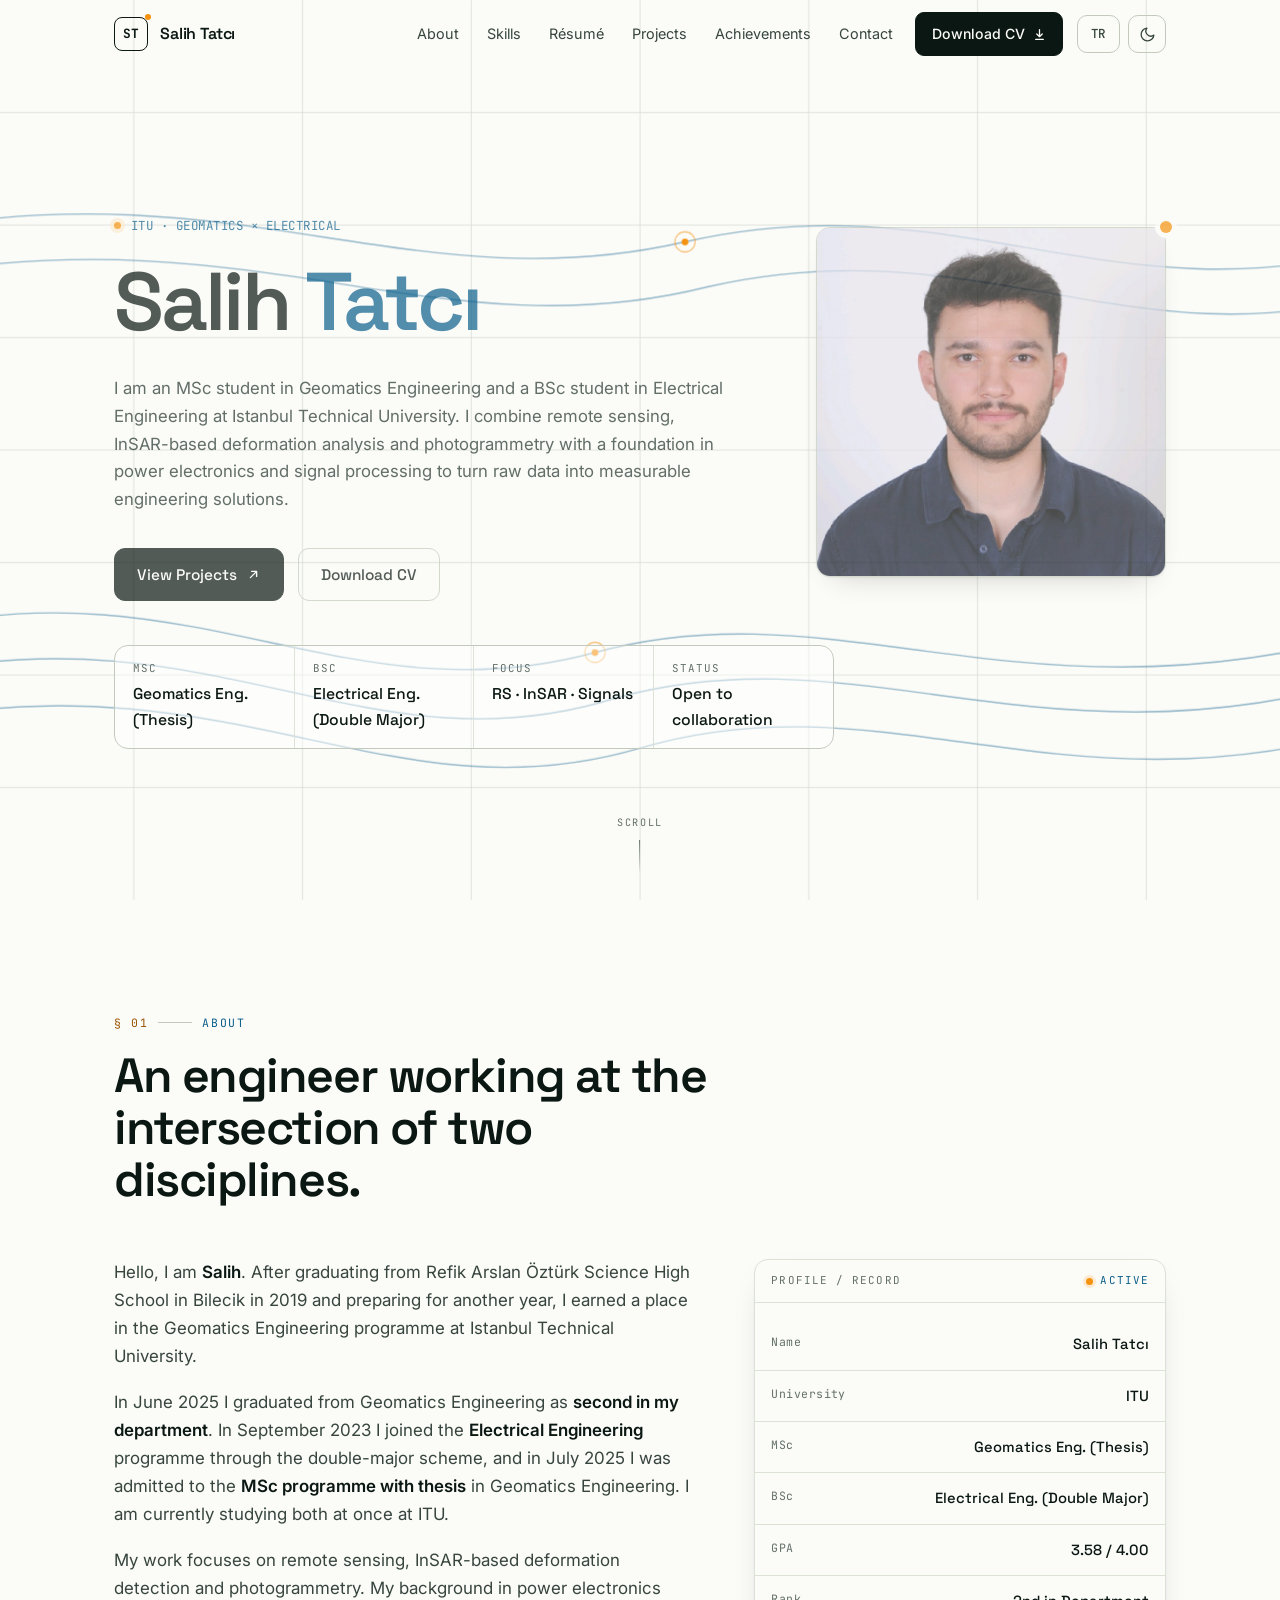
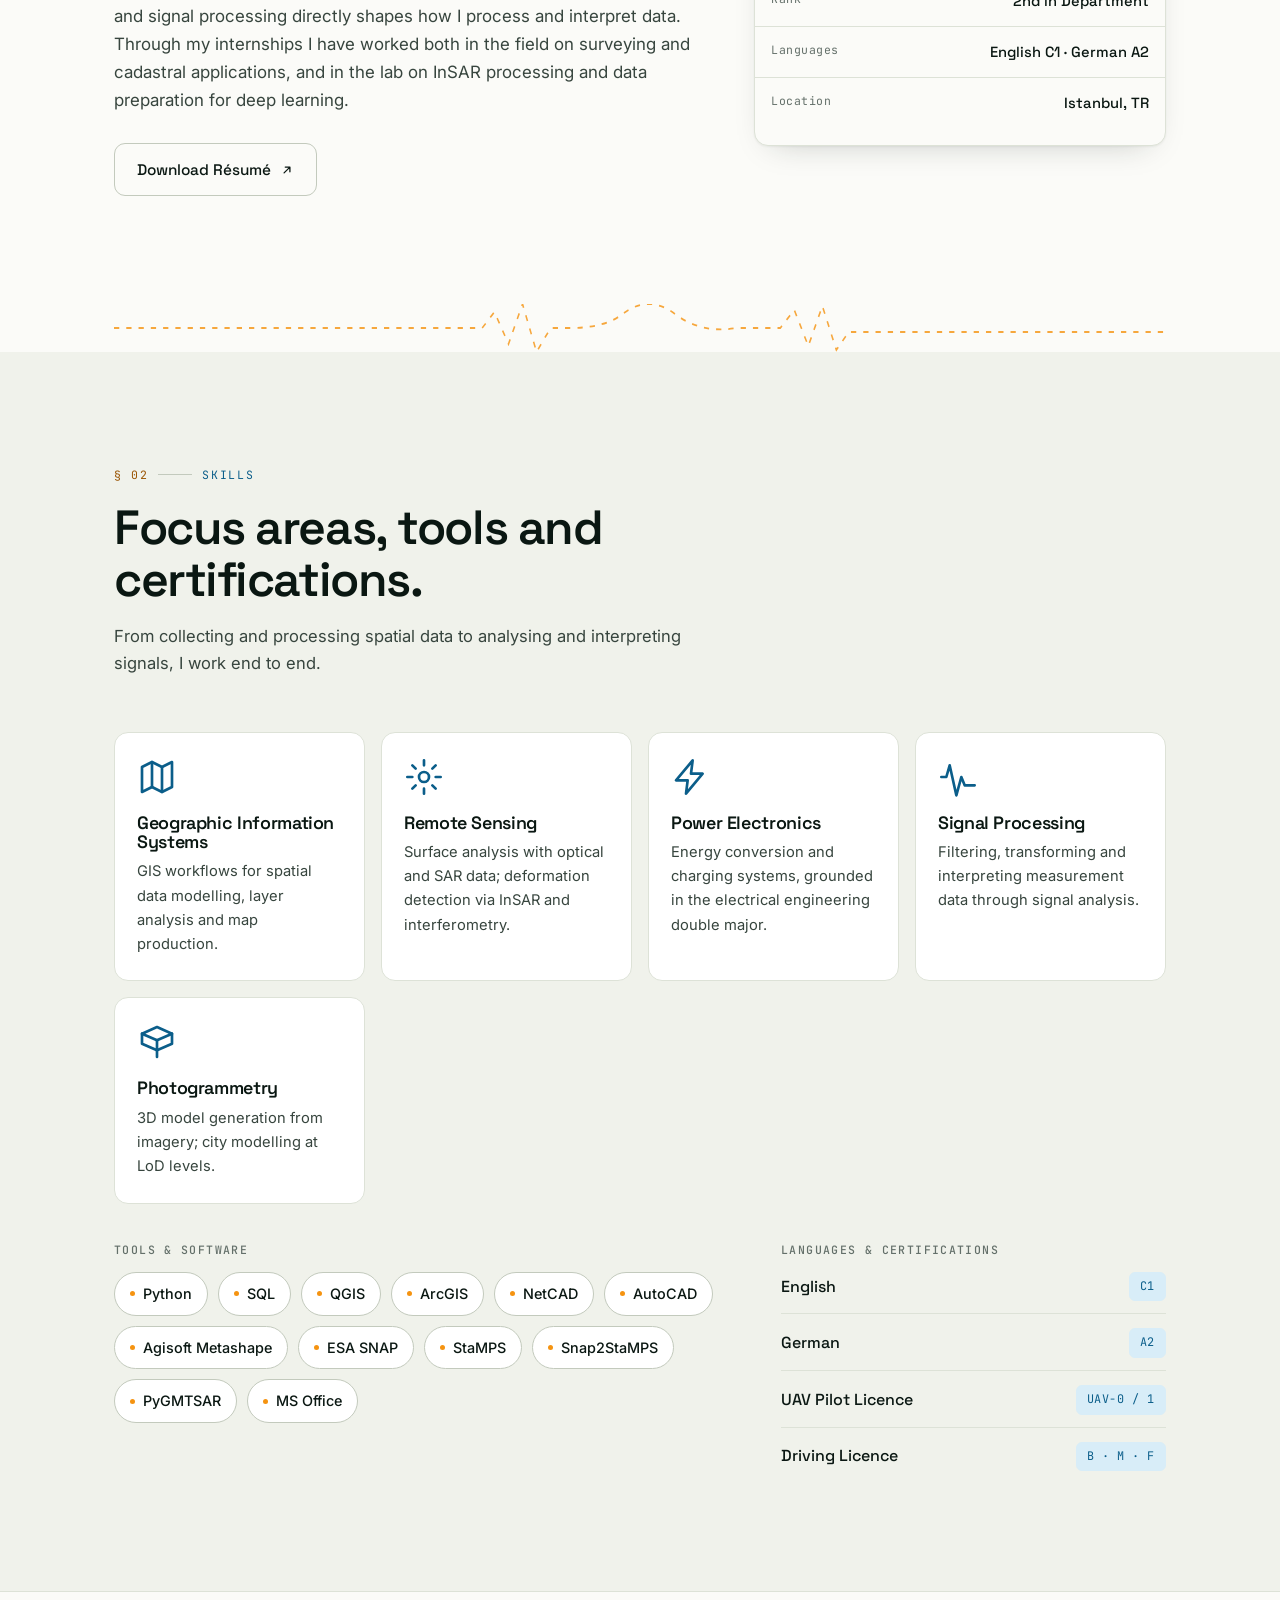
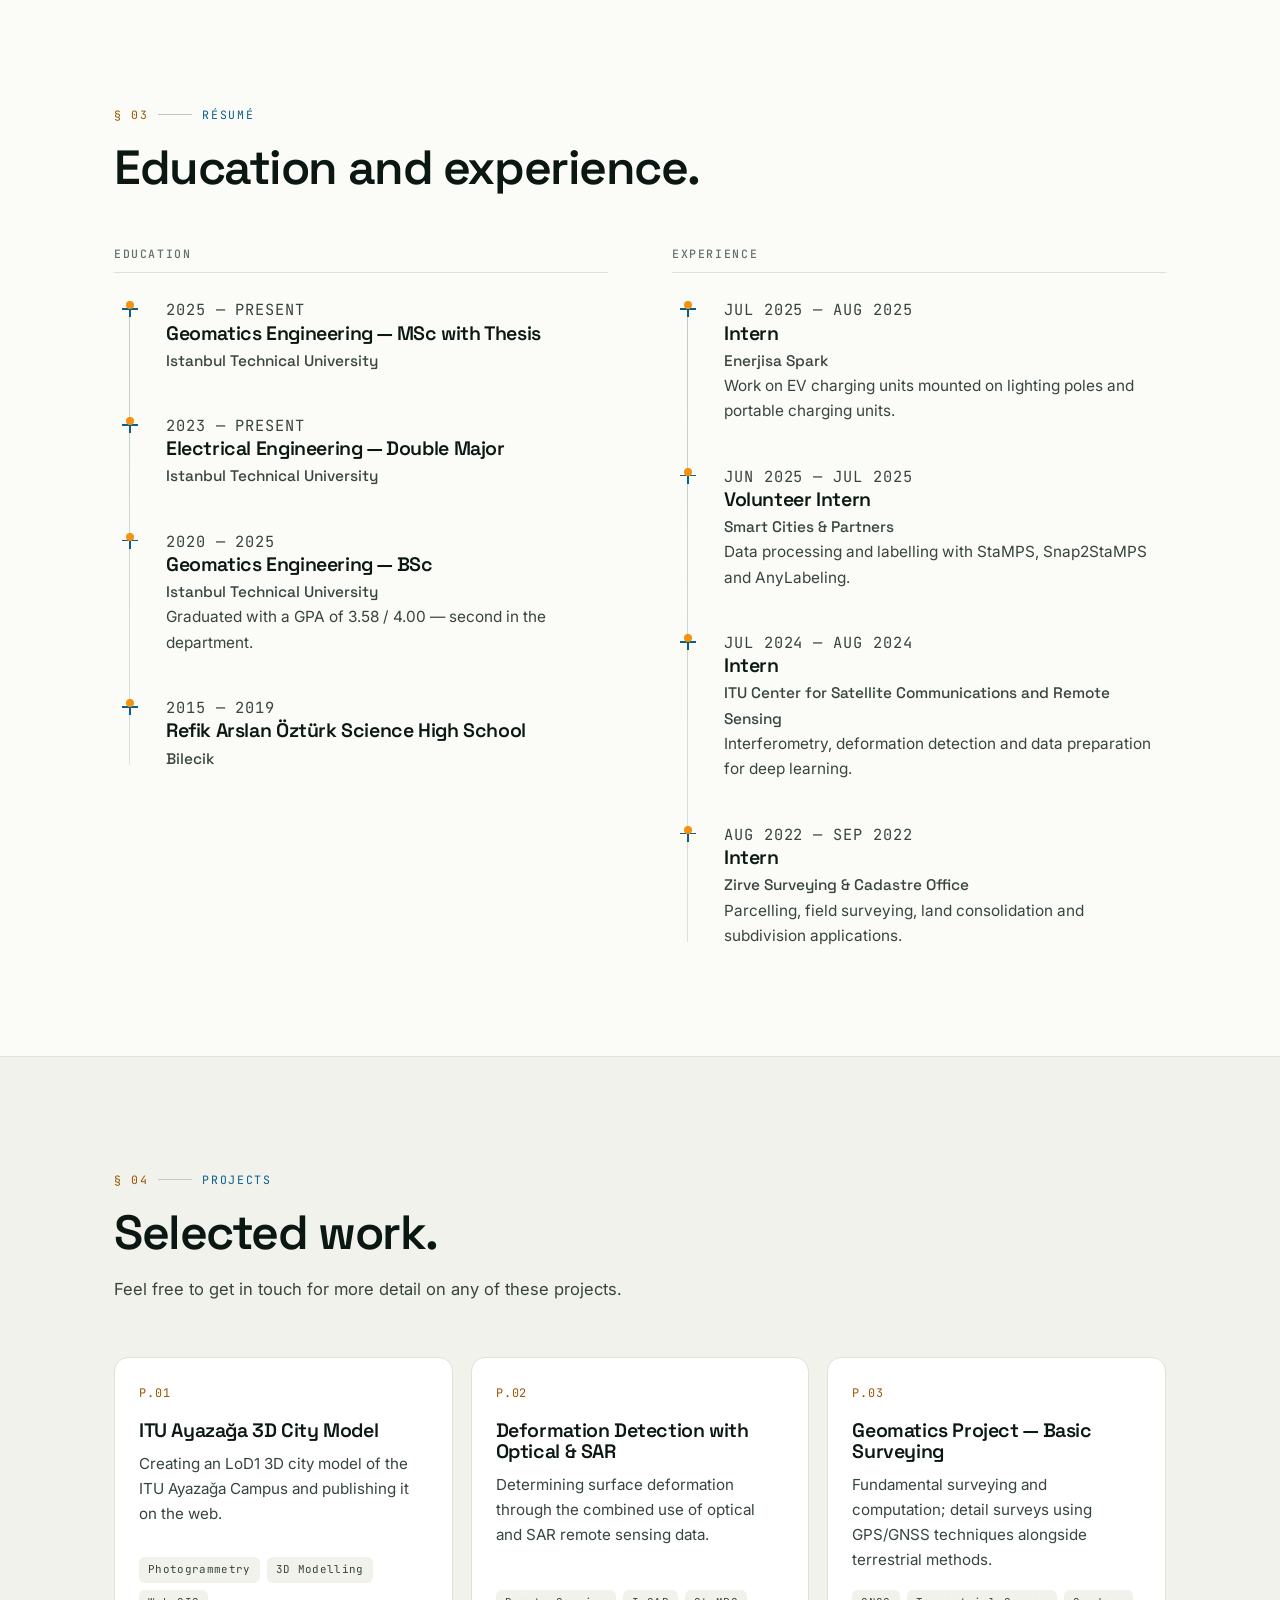
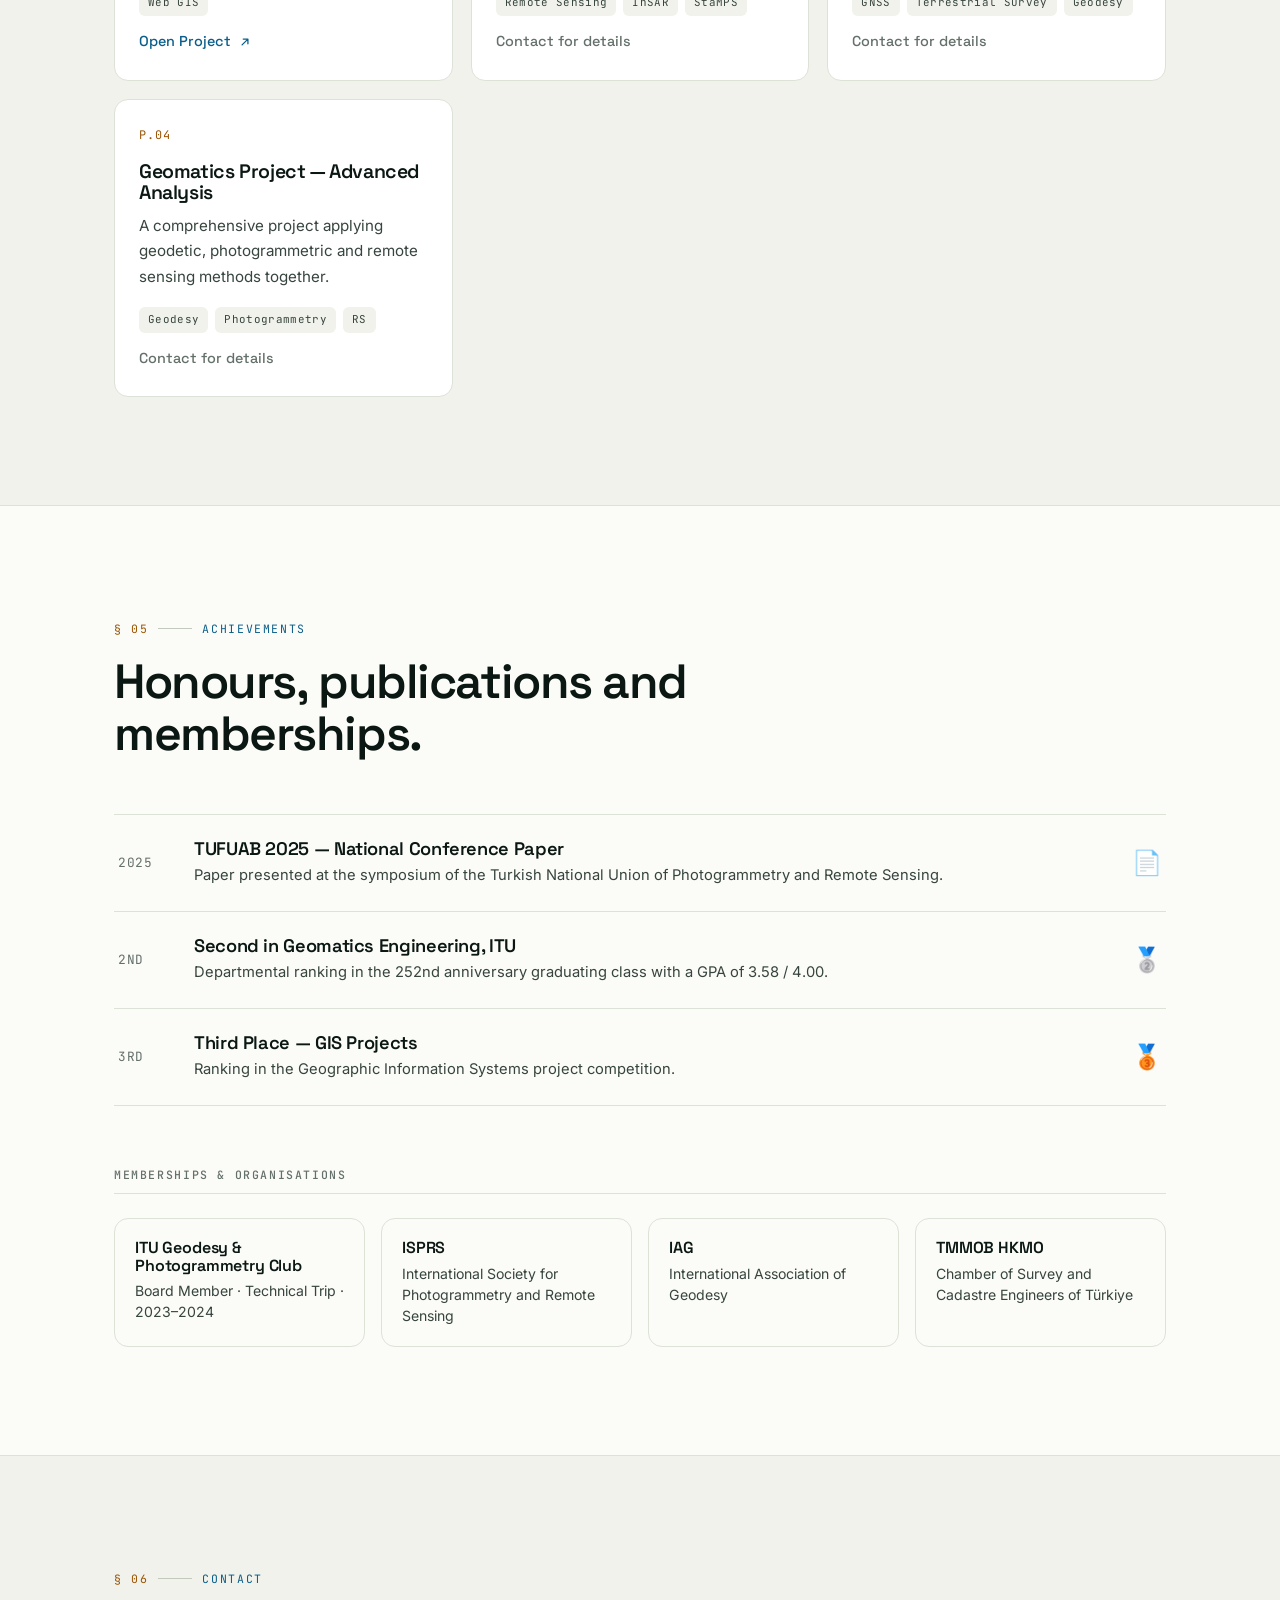
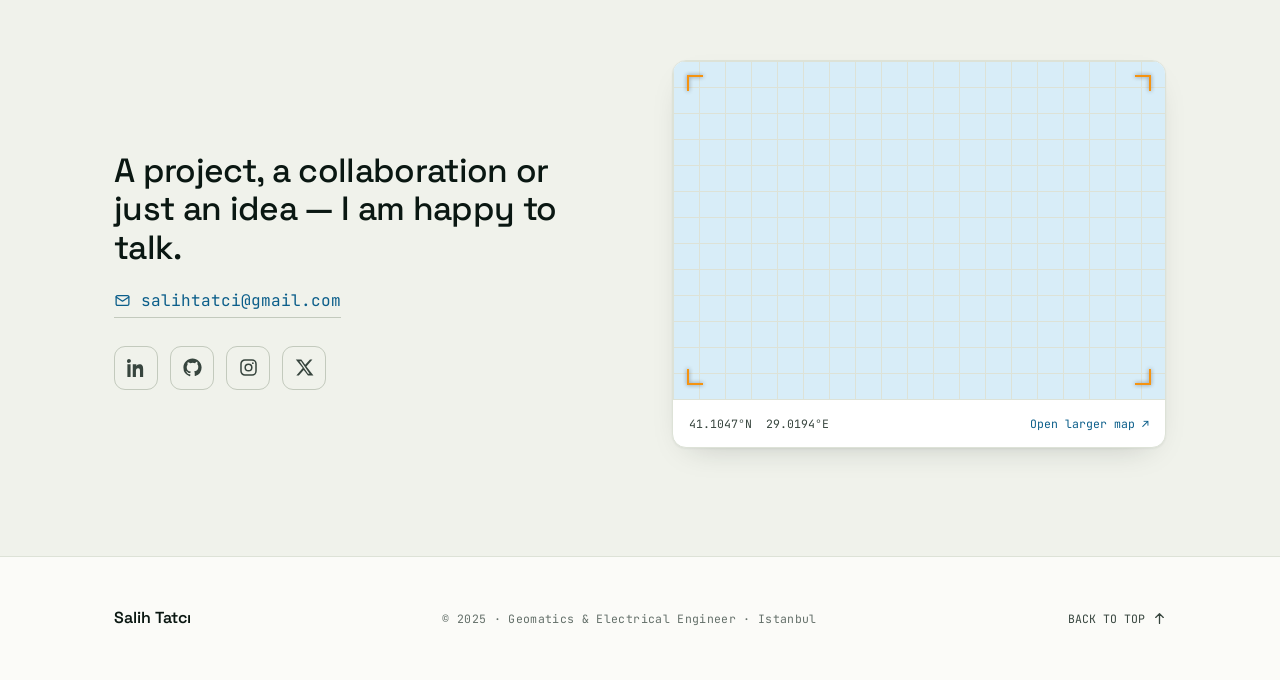
==== commit d4b8854b: "Update index-en.html" ====
--- a/index-en.html
+++ b/index-en.html
@@ -123,7 +123,7 @@
           </h1>
 
           <p class="hero__tag" data-reveal style="--reveal-delay:140ms">
-            Where the map measures, the signal resolves.
+            
           </p>
 
           <p class="hero__lead" data-reveal style="--reveal-delay:220ms">
@@ -143,14 +143,11 @@
           </div>
         </div>
 
-        <!-- portrait -->
-        <figure class="hero__portrait" data-reveal style="--reveal-delay:200ms">
-          <picture>
-            <source srcset="salih.webp" type="image/webp" />
-            <img src="salih.jpg" alt="Portrait of Salih Tatcı" width="800" height="800" fetchpriority="high" decoding="async" />
-          </picture>
-        </figure>
-      </div>
+       <!-- portre -->
+<figure class="hero__portrait">
+    <img src="salih.jpg" alt="Salih Tatcı portresi" width="800" height="800" fetchpriority="high" decoding="async" />
+</figure>
+</div>
 
       <dl class="hero__readout" data-reveal style="--reveal-delay:380ms">
         <div>
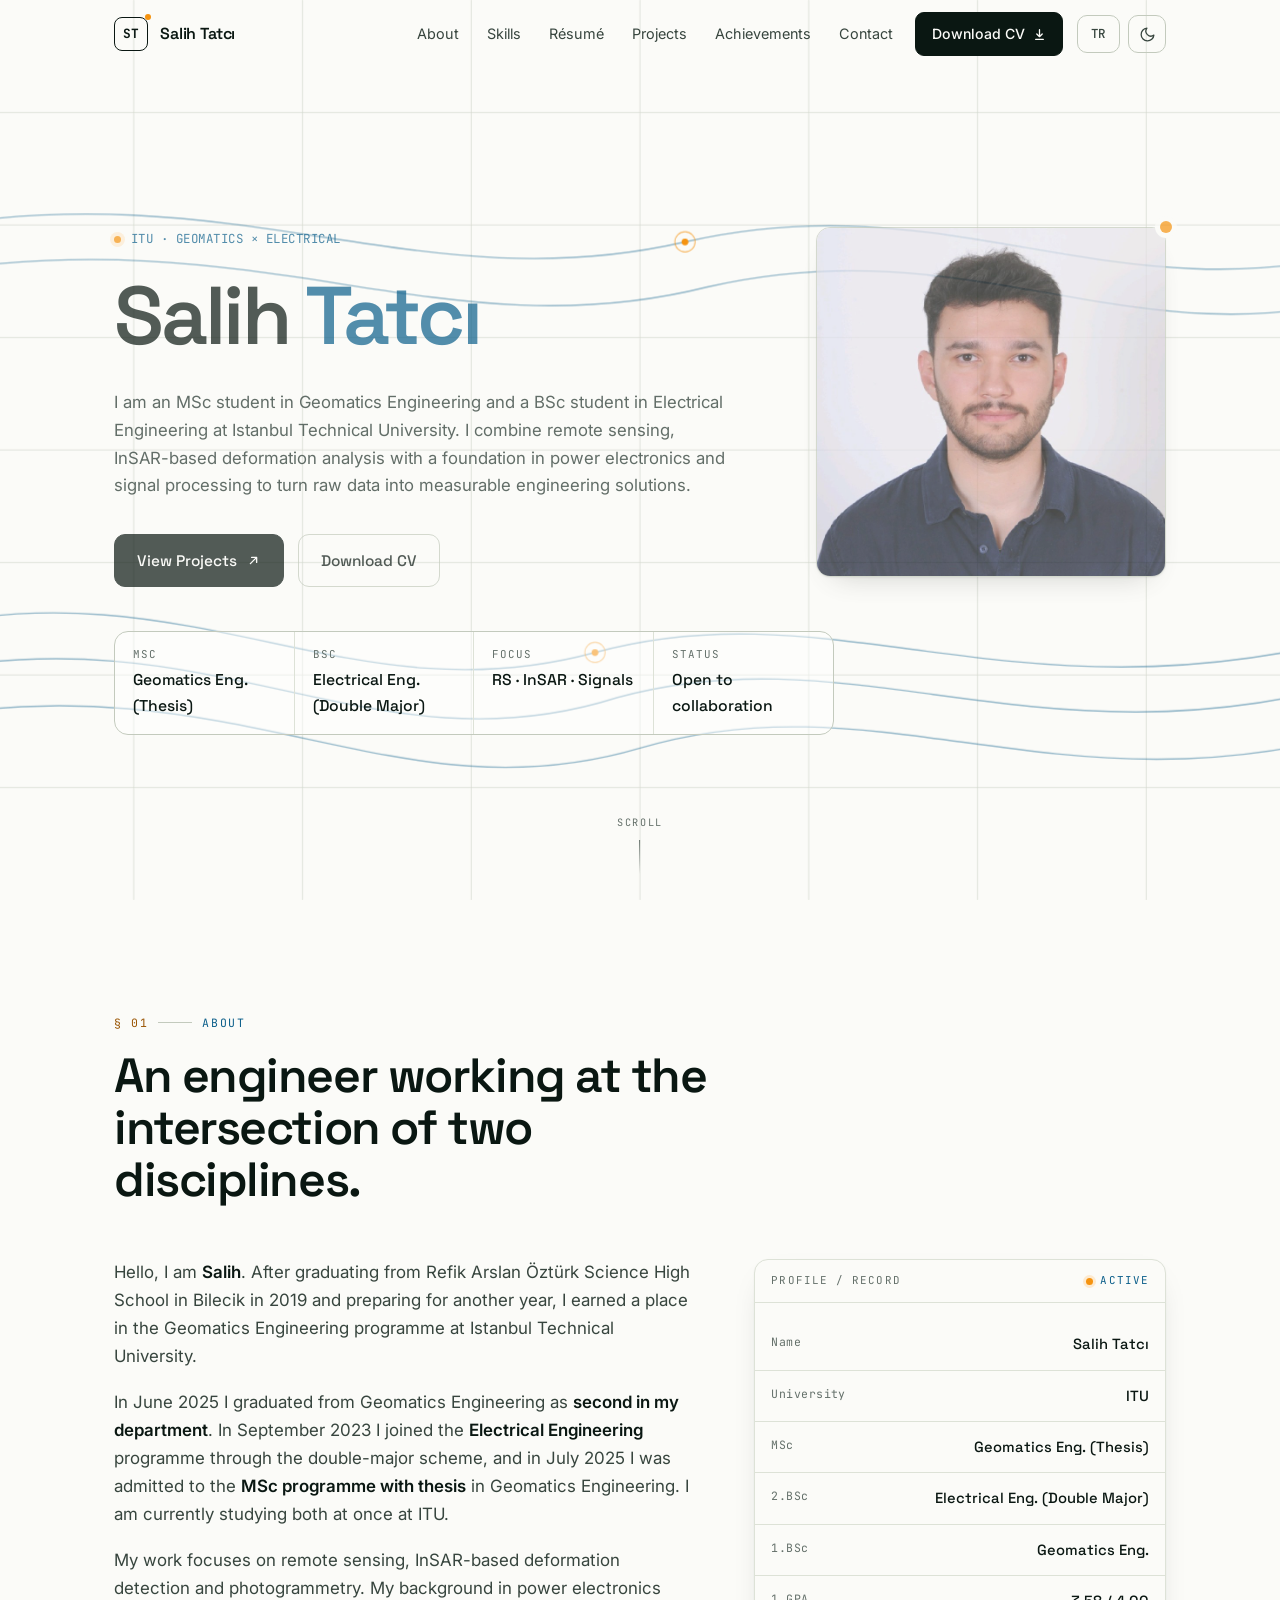
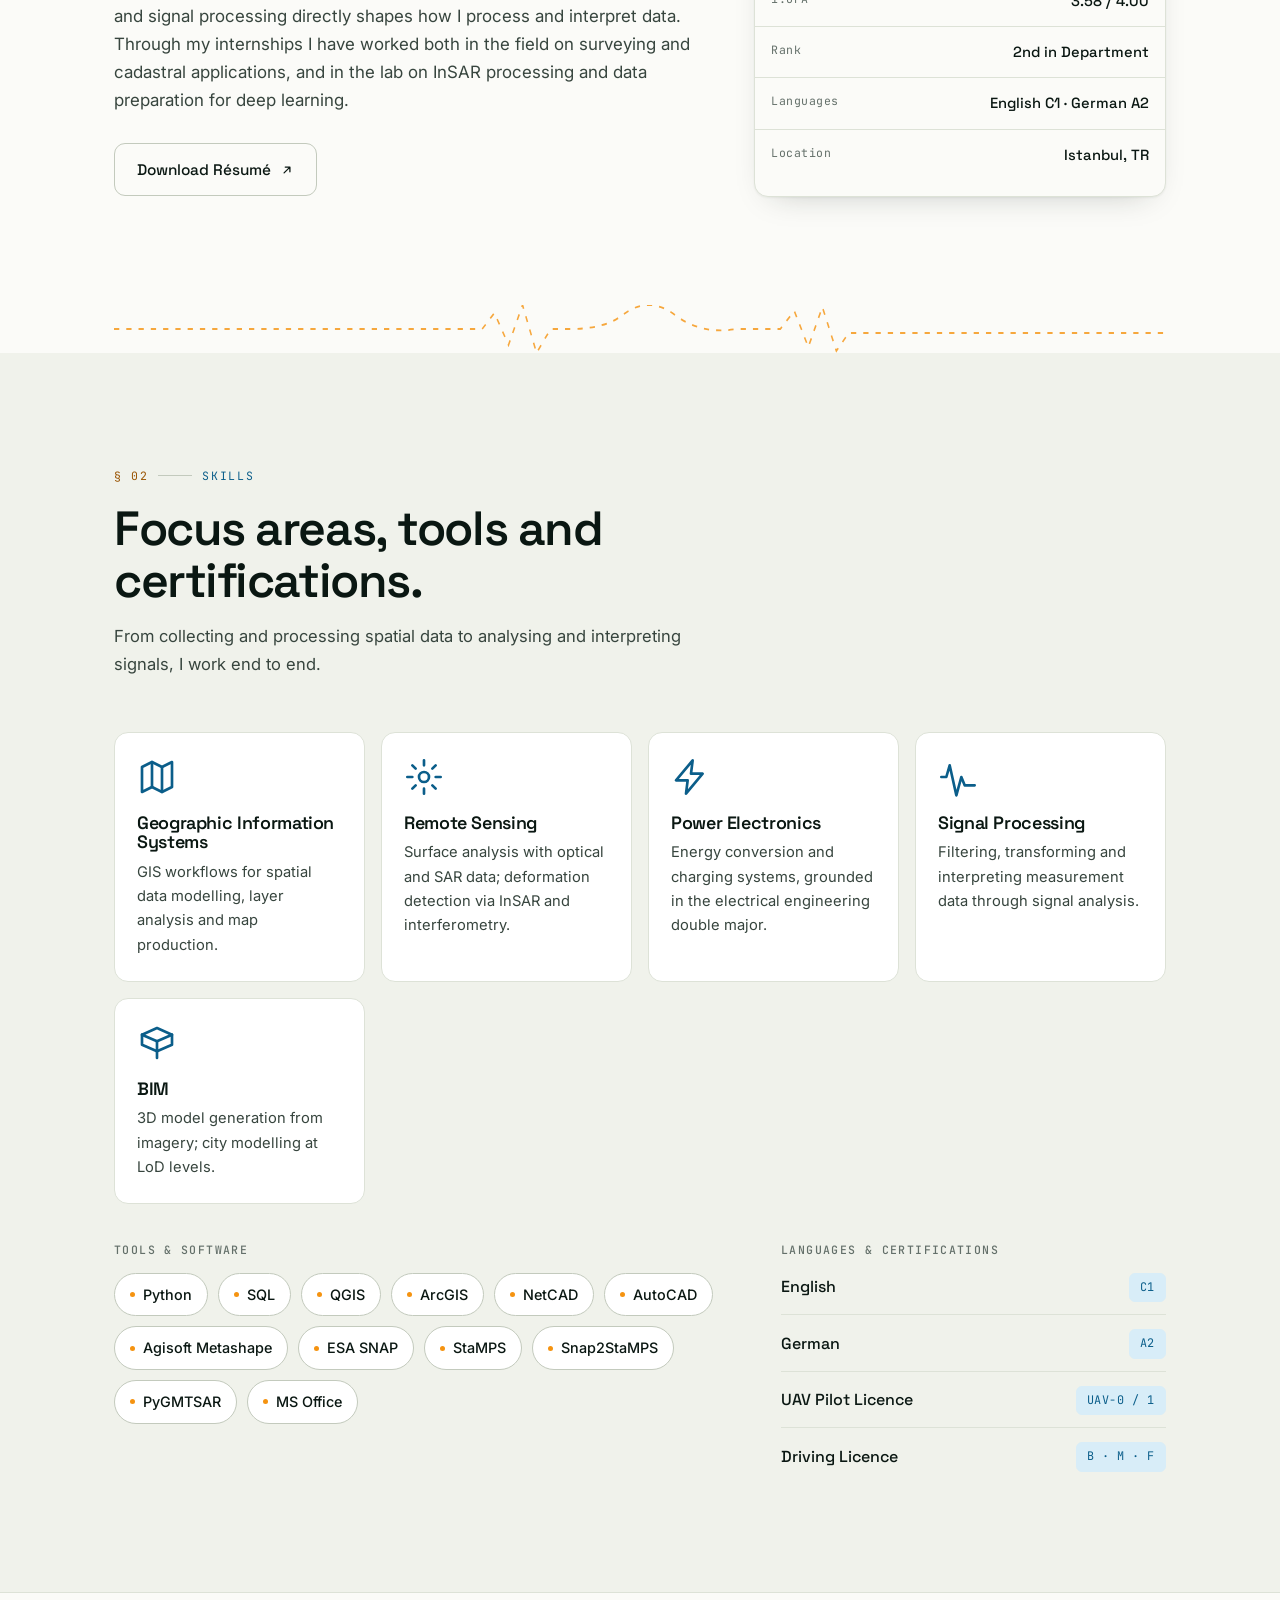
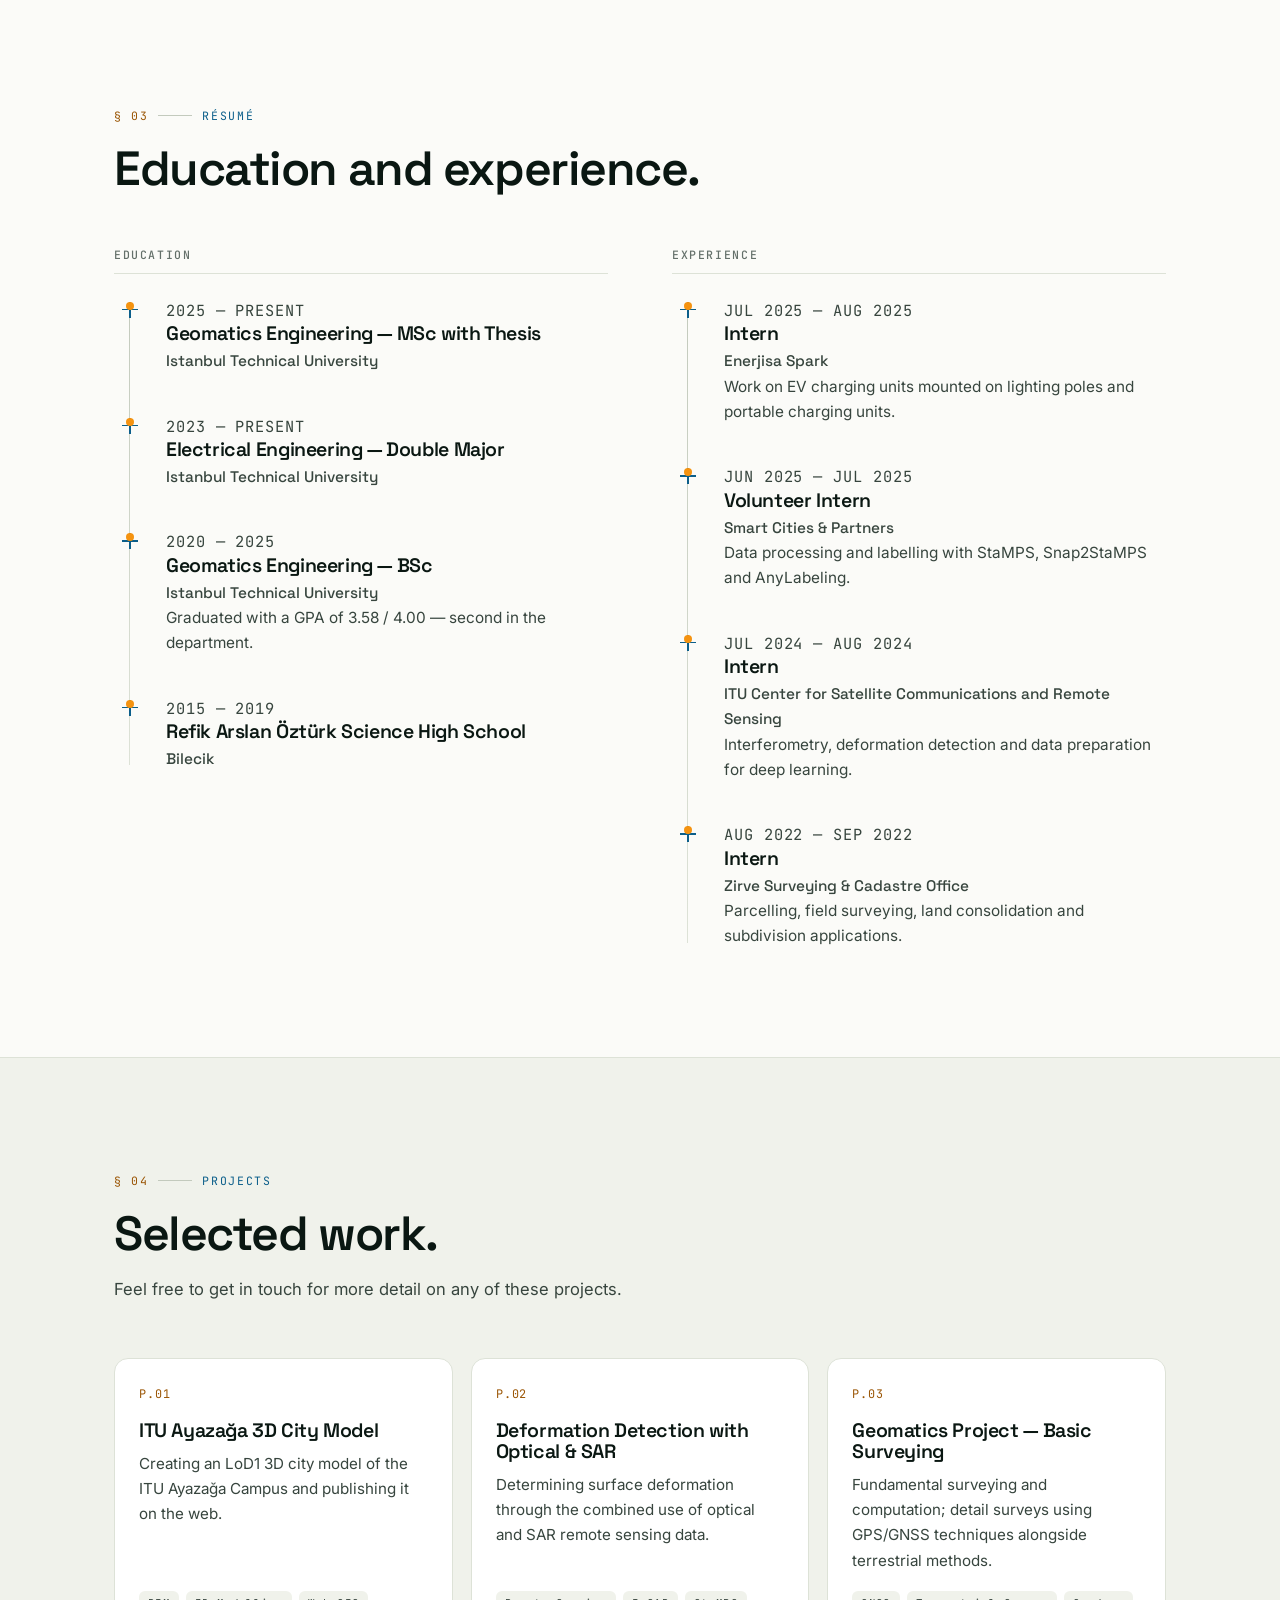
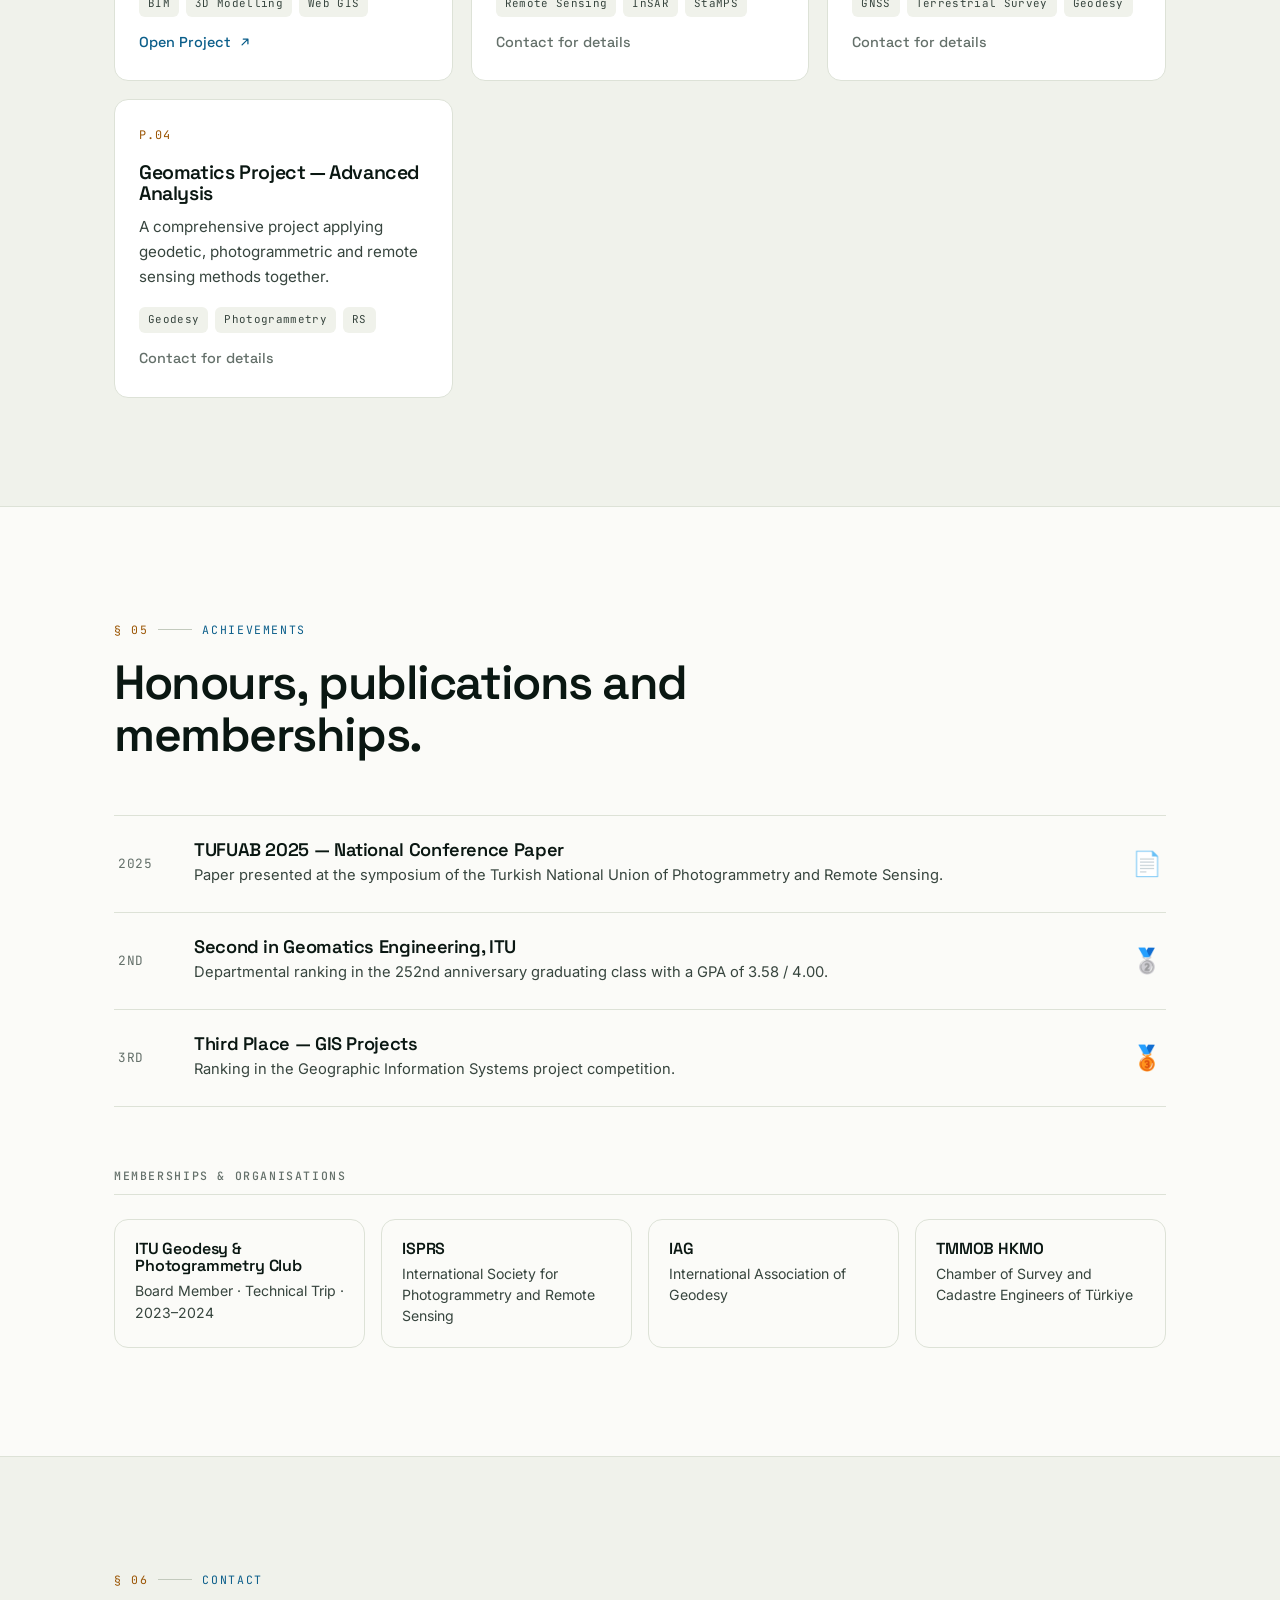
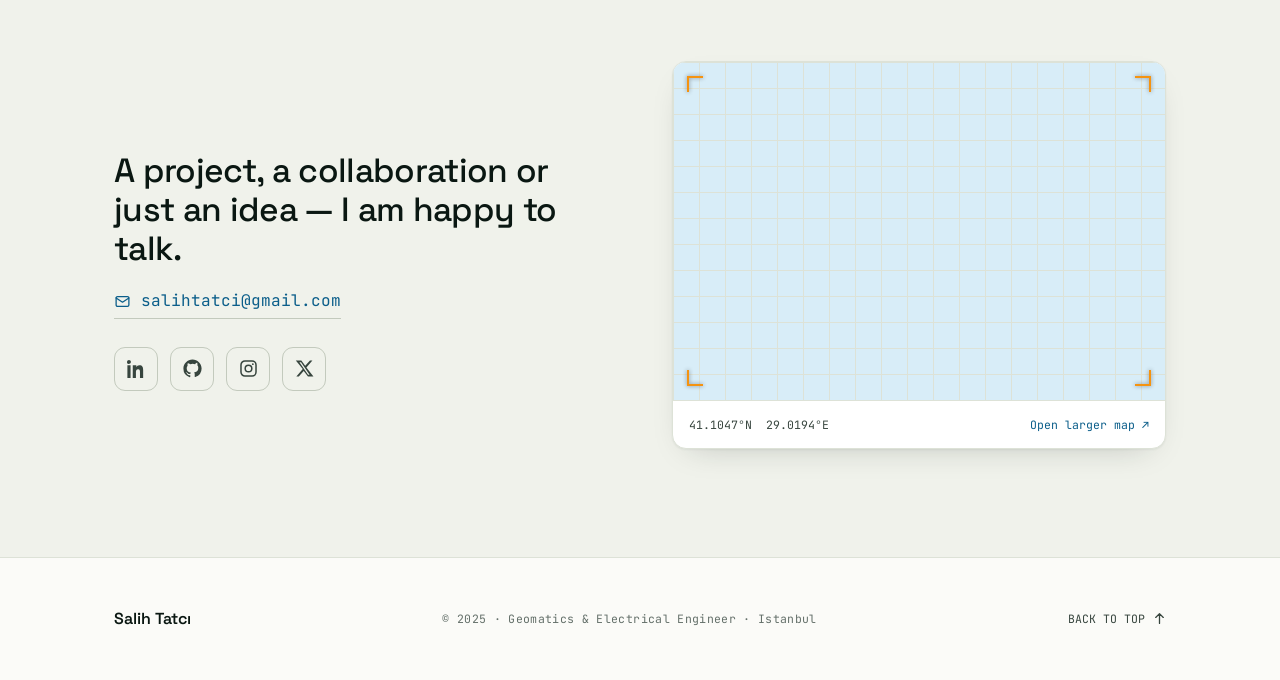
==== commit b2f14fb7: "Update index-en.html" ====
--- a/index-en.html
+++ b/index-en.html
@@ -129,7 +129,7 @@
           <p class="hero__lead" data-reveal style="--reveal-delay:220ms">
             I am an MSc student in Geomatics Engineering and a BSc student in Electrical
             Engineering at Istanbul Technical University. I combine remote sensing,
-            InSAR-based deformation analysis and photogrammetry with a foundation in
+            InSAR-based deformation analysis with a foundation in
             power electronics and signal processing to turn raw data into measurable
             engineering solutions.
           </p>
@@ -219,8 +219,9 @@
             <div class="spec__row"><dt>Name</dt><dd>Salih Tatcı</dd></div>
             <div class="spec__row"><dt>University</dt><dd>ITU</dd></div>
             <div class="spec__row"><dt>MSc</dt><dd>Geomatics Eng. (Thesis)</dd></div>
-            <div class="spec__row"><dt>BSc</dt><dd>Electrical Eng. (Double Major)</dd></div>
-            <div class="spec__row"><dt>GPA</dt><dd>3.58 / 4.00</dd></div>
+            <div class="spec__row"><dt>2.BSc</dt><dd>Electrical Eng. (Double Major)</dd></div>
+            <div class="spec__row"><dt>1.BSc</dt><dd>Geomatics Eng. </dd></div>
+            <div class="spec__row"><dt>1.GPA</dt><dd>3.58 / 4.00</dd></div>
             <div class="spec__row"><dt>Rank</dt><dd>2nd in Department</dd></div>
             <div class="spec__row"><dt>Languages</dt><dd>English C1 · German A2</dd></div>
             <div class="spec__row"><dt>Location</dt><dd>Istanbul, TR</dd></div>
@@ -283,7 +284,7 @@
           <div class="domain__icon" aria-hidden="true">
             <svg viewBox="0 0 24 24" fill="none" stroke="currentColor" stroke-width="1.6" stroke-linecap="round" stroke-linejoin="round"><path d="M3 7 12 3l9 4-9 4-9-4Z"/><path d="M3 7v6l9 4 9-4V7"/><path d="M12 11v10"/></svg>
           </div>
-          <h3>Photogrammetry</h3>
+          <h3>BIM</h3>
           <p>3D model generation from imagery; city modelling at LoD levels.</p>
         </article>
       </div>
@@ -439,7 +440,7 @@
           <span class="project__idx">P.01</span>
           <h3>ITU Ayazağa 3D City Model</h3>
           <p>Creating an LoD1 3D city model of the ITU Ayazağa Campus and publishing it on the web.</p>
-          <div class="project__tags"><span>Photogrammetry</span><span>3D Modelling</span><span>Web GIS</span></div>
+          <div class="project__tags"><span>BIM</span><span>3D Modelling</span><span>Web GIS</span></div>
           <a class="project__link" href="https://sites.google.com/view/itu3dkampusmodeliekip5/ana-sayfa" target="_blank" rel="noopener">
             Open Project
             <svg class="arrow" width="14" height="14" viewBox="0 0 24 24" fill="none" stroke="currentColor" stroke-width="2.2" stroke-linecap="round" stroke-linejoin="round"><path d="M7 17L17 7M9 7h8v8"/></svg>
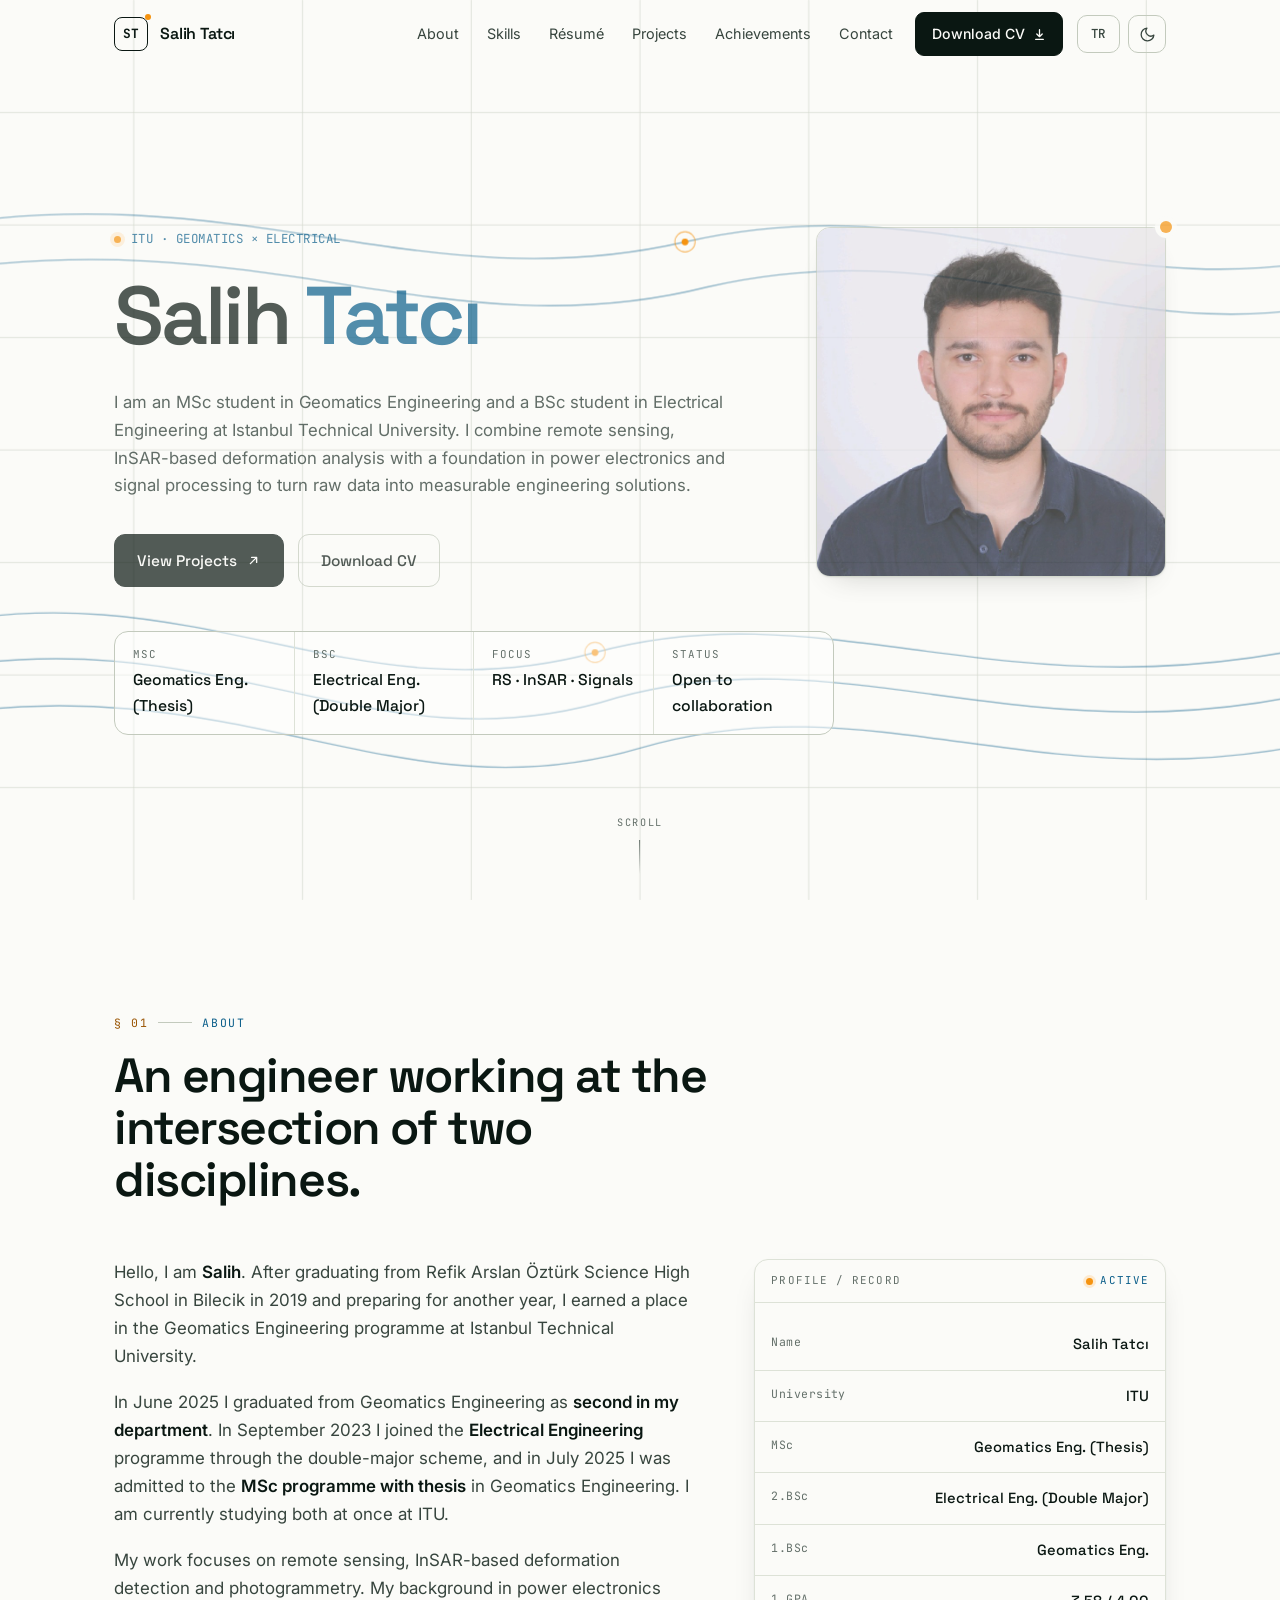
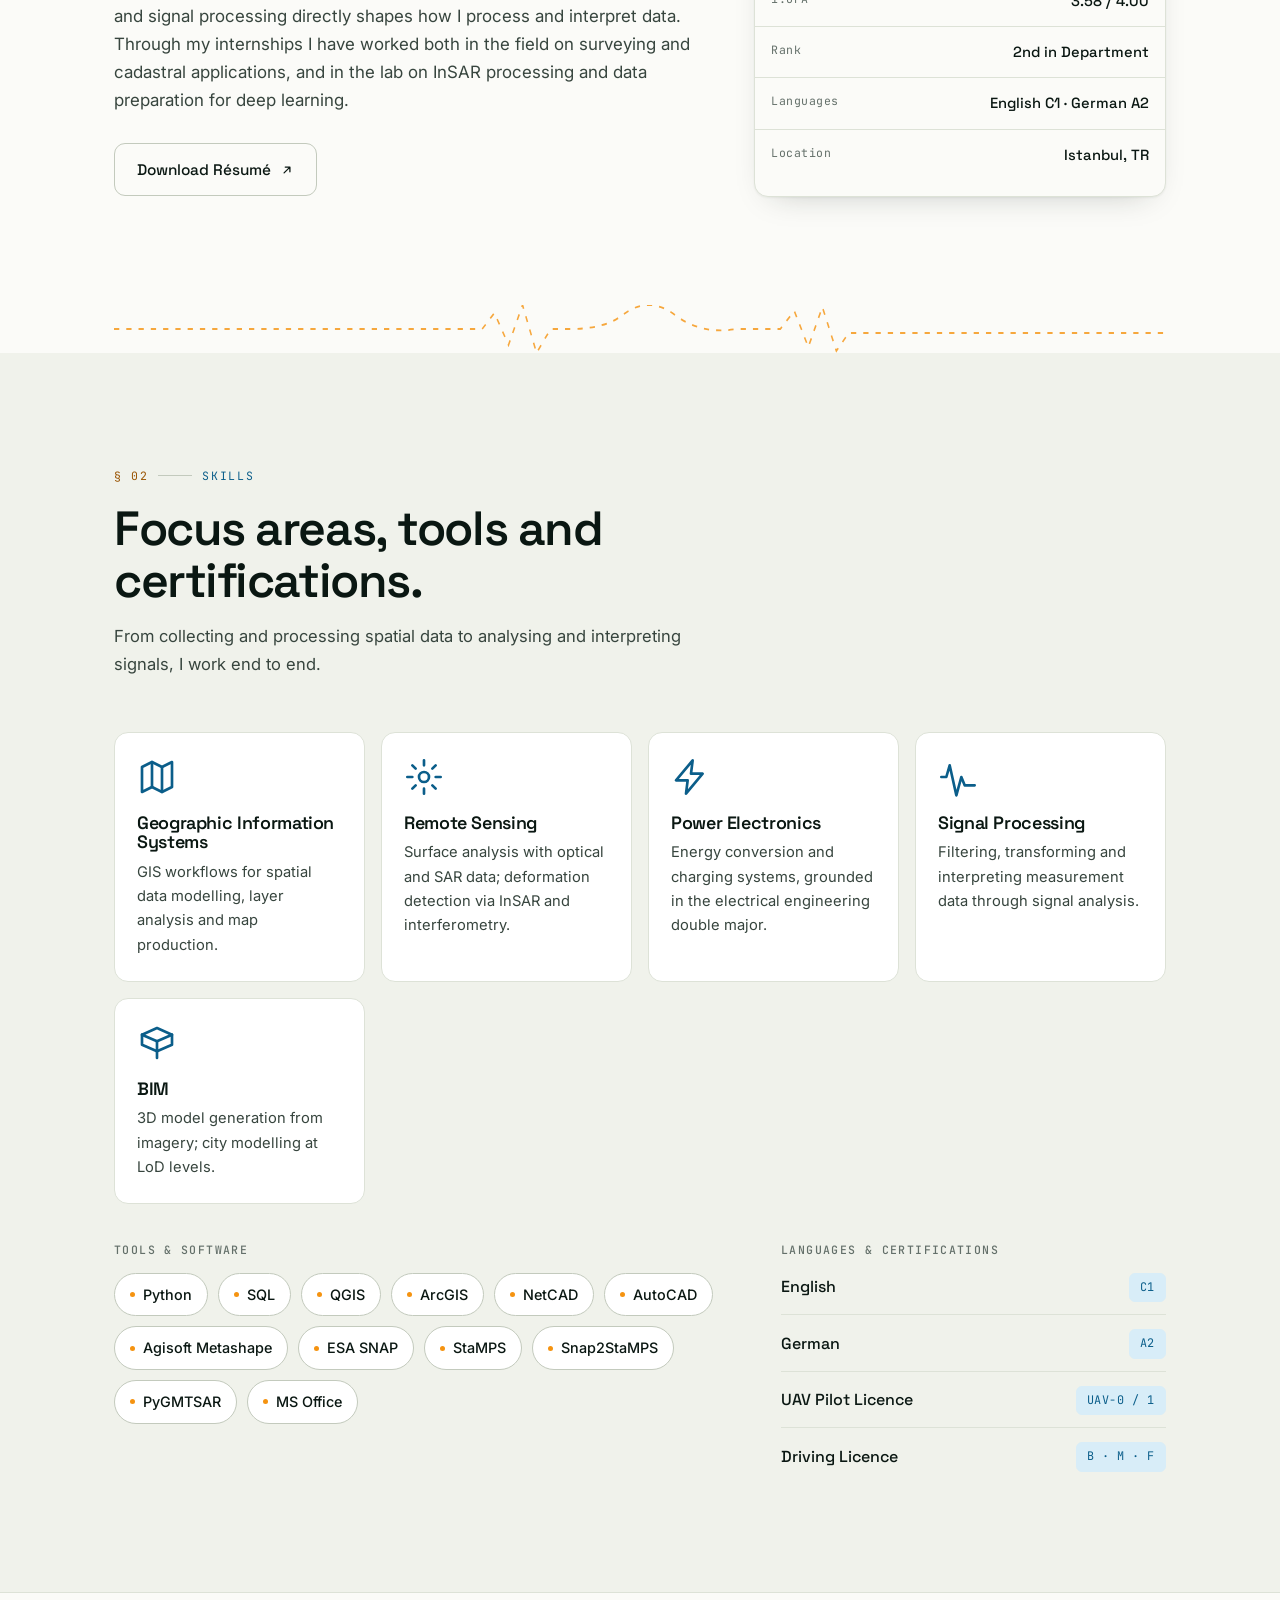
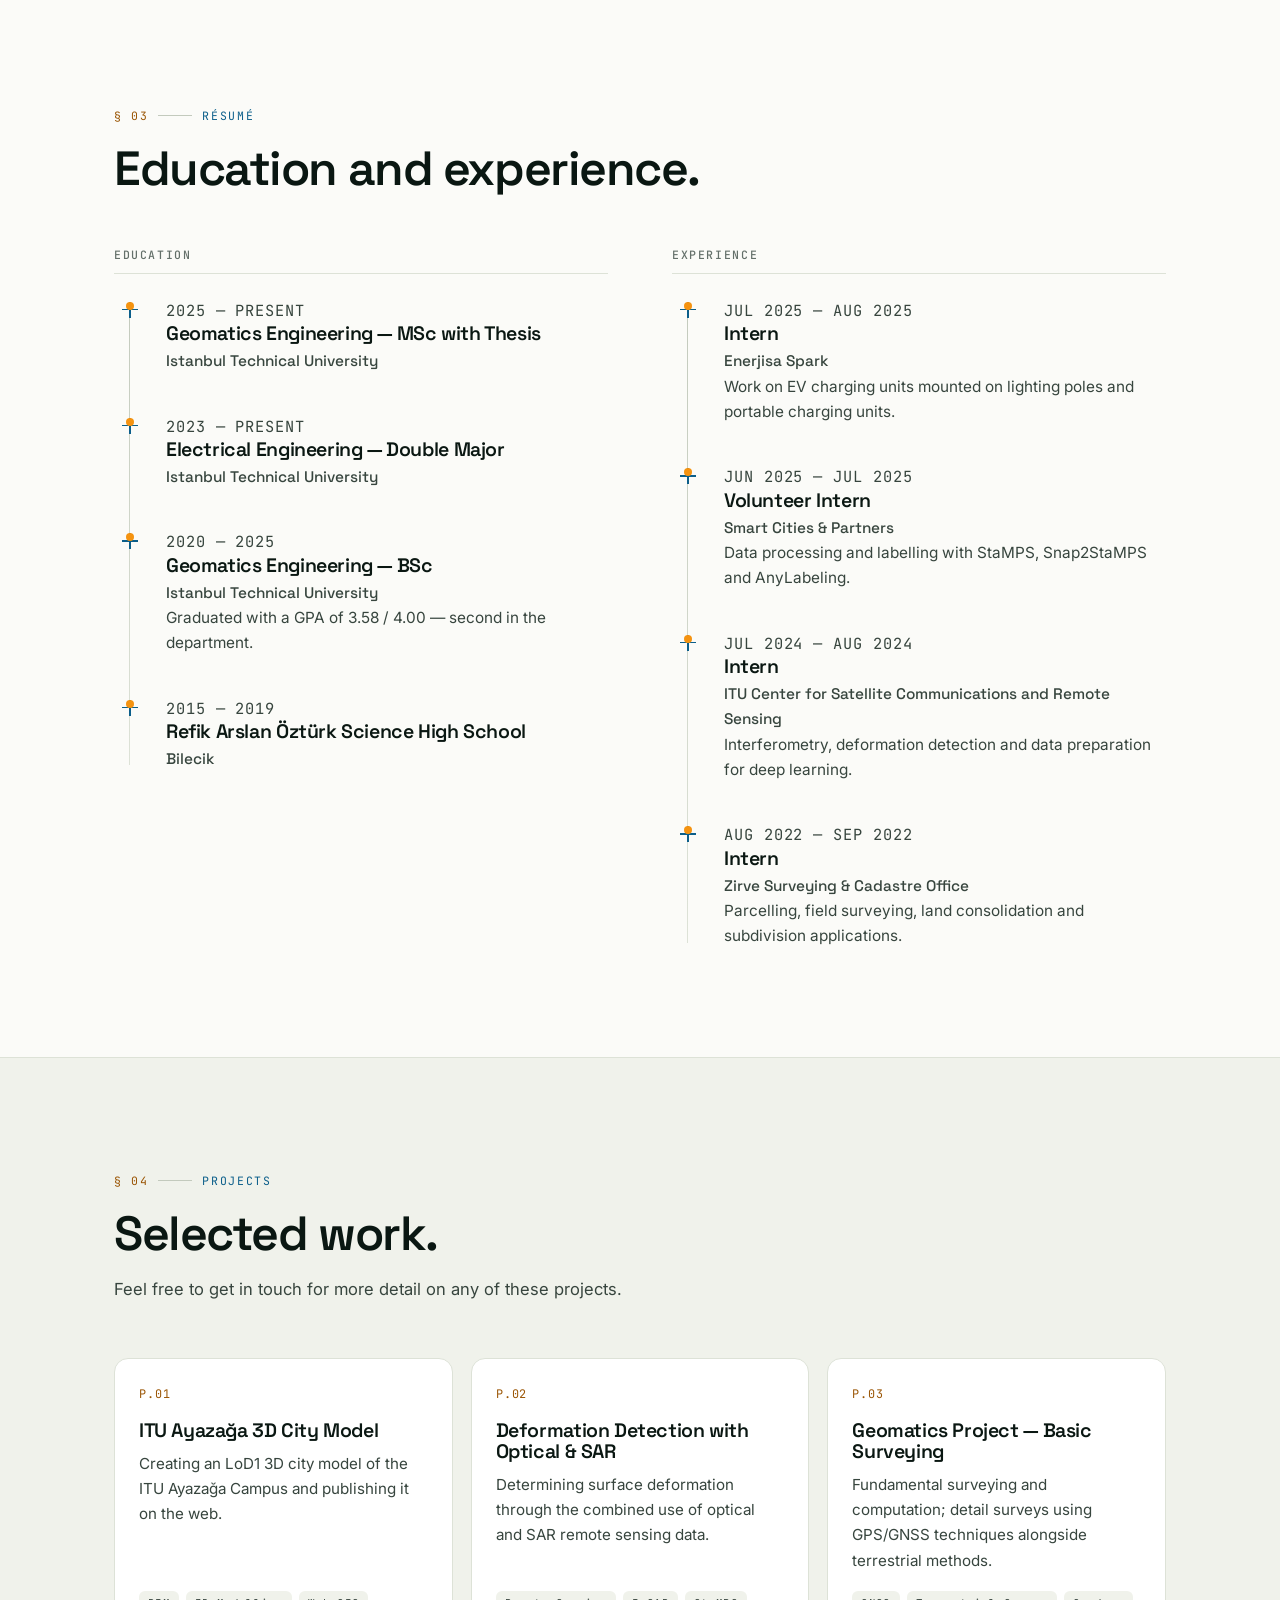
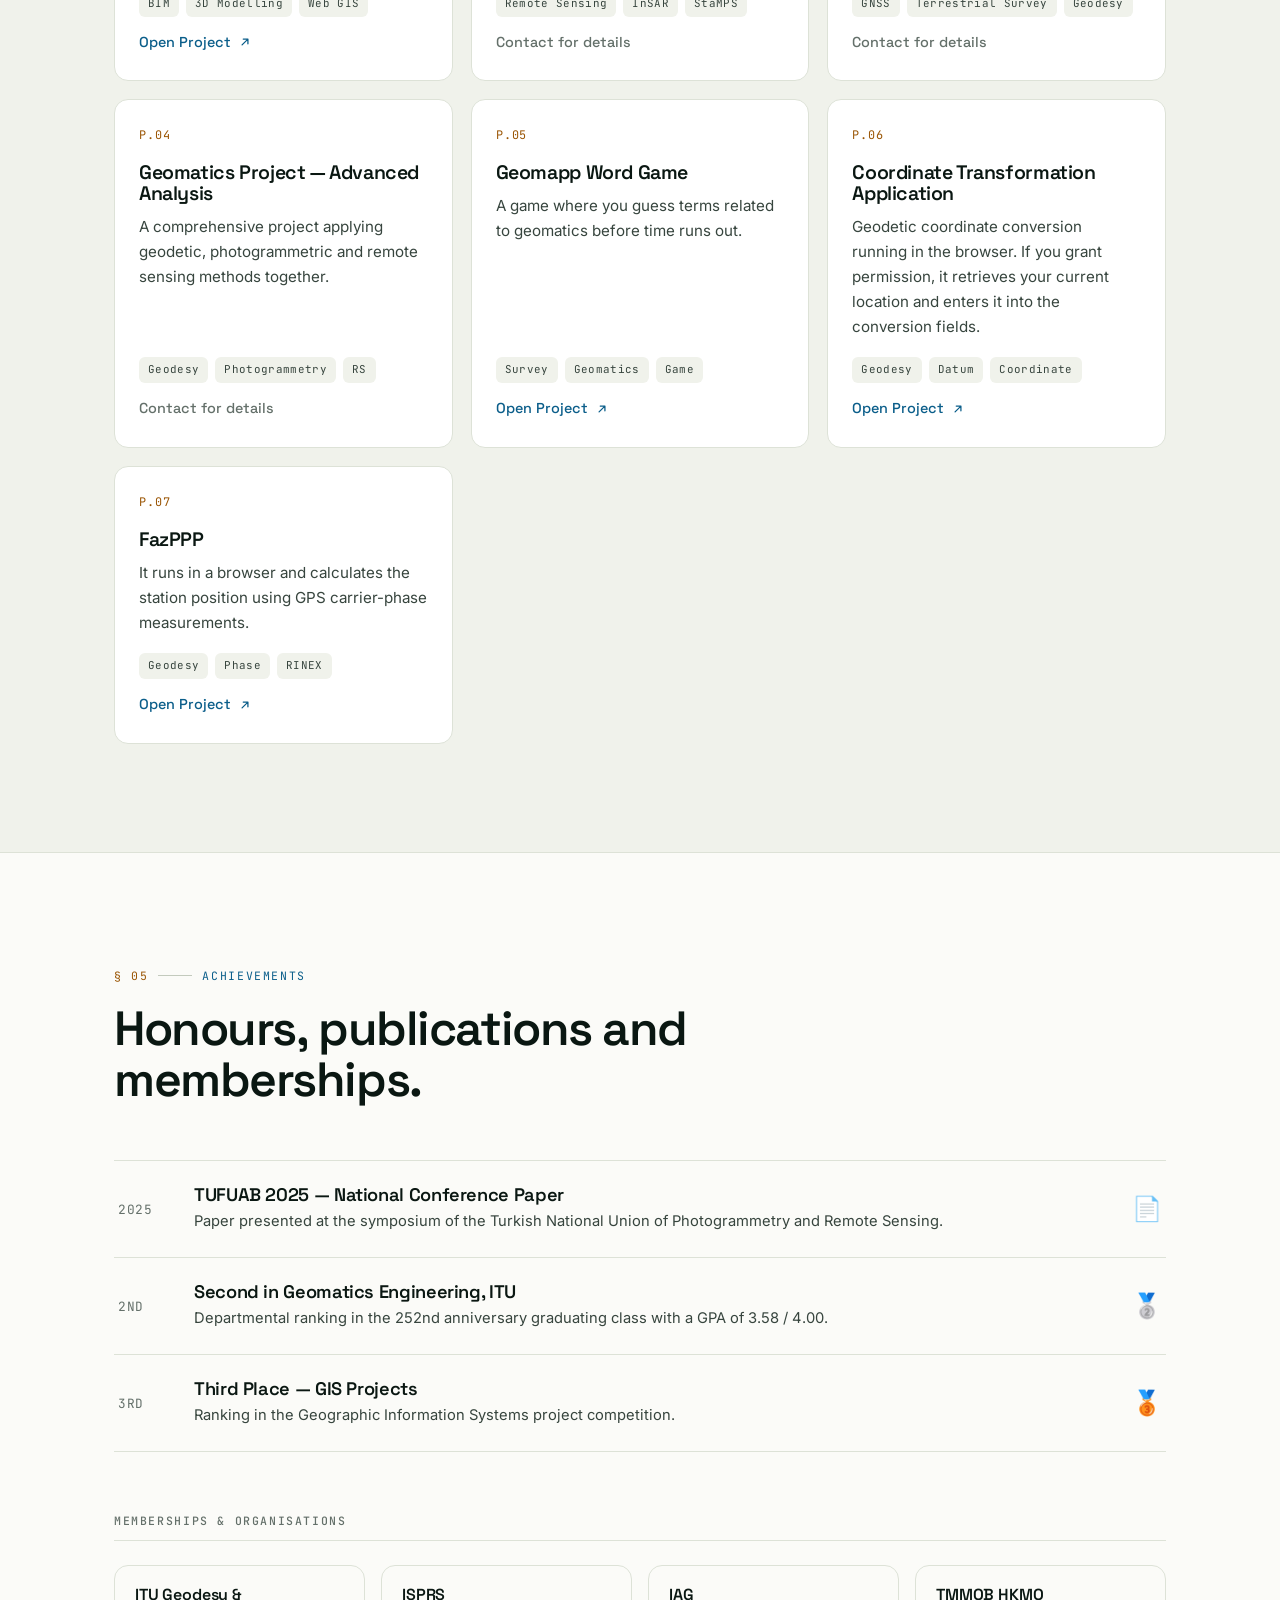
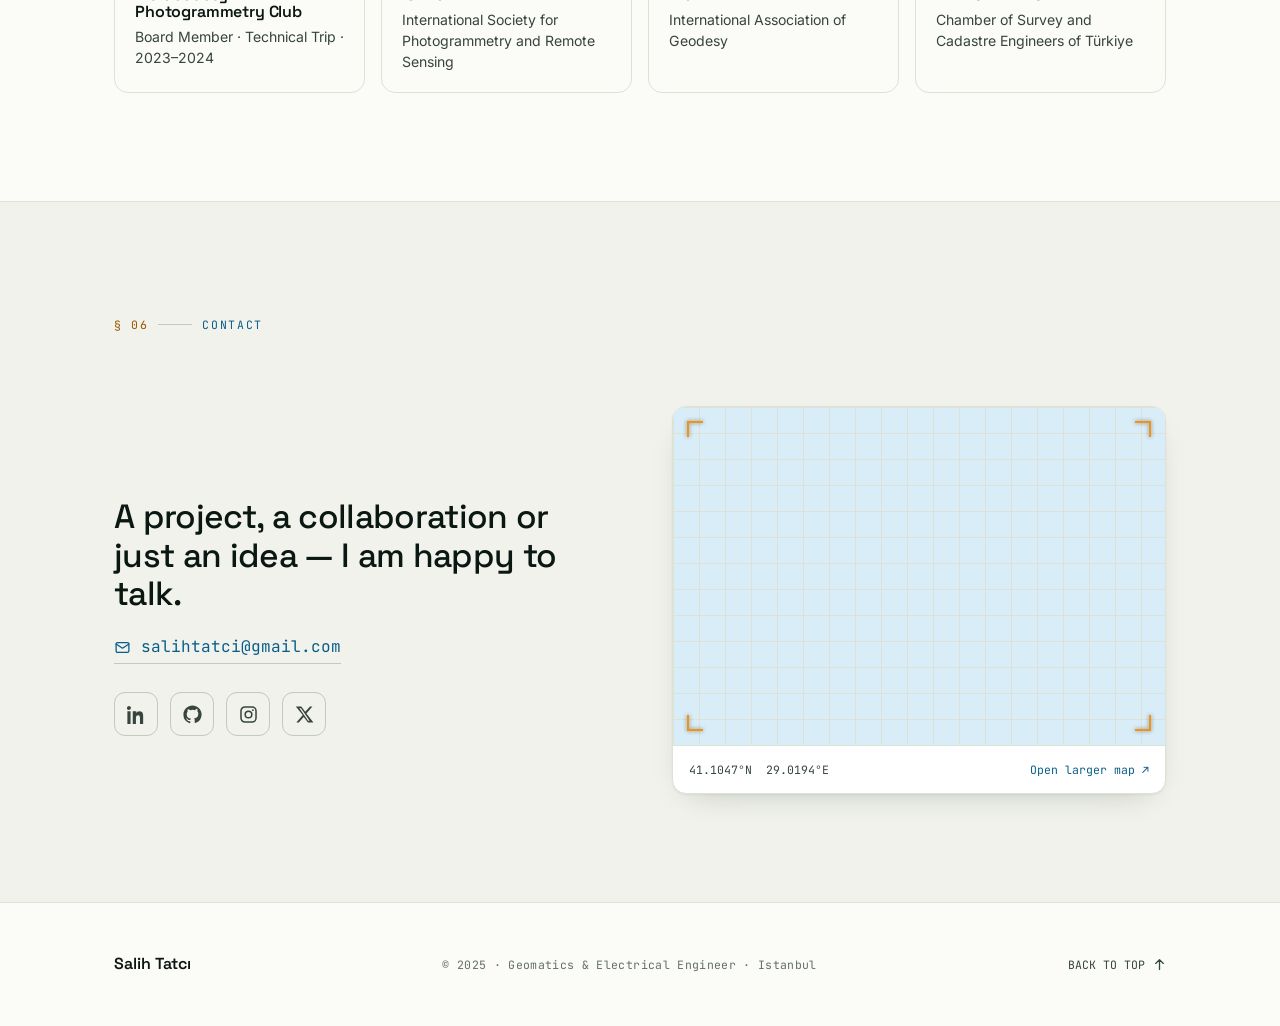
==== commit 6cb6fbd5: "Add new project entries for geomatics applications" ====
--- a/index-en.html
+++ b/index-en.html
@@ -470,6 +470,39 @@
           <div class="project__tags"><span>Geodesy</span><span>Photogrammetry</span><span>RS</span></div>
           <span class="project__link project__link--muted">Contact for details</span>
         </article>
+
+                <article class="project" data-reveal style="--reveal-delay:0ms">
+          <span class="project__idx">P.05</span>
+          <h3>Geomapp Word Game</h3>
+          <p>A game where you guess terms related to geomatics before time runs out.</p>
+          <div class="project__tags"><span>Survey</span><span>Geomatics</span><span>Game</span></div>
+          <a class="project__link" href="https://salihtatci.github.io/geomapp/" target="_blank" rel="noopener">
+            Open Project
+            <svg class="arrow" width="14" height="14" viewBox="0 0 24 24" fill="none" stroke="currentColor" stroke-width="2.2" stroke-linecap="round" stroke-linejoin="round"><path d="M7 17L17 7M9 7h8v8"/></svg>
+          </a>
+        </article>
+        
+        <article class="project" data-reveal style="--reveal-delay:0ms">
+          <span class="project__idx">P.06</span>
+          <h3>Coordinate Transformation Application</h3>
+          <p>Geodetic coordinate conversion running in the browser. If you grant permission, it retrieves your current location and enters it into the conversion fields.</p>
+          <div class="project__tags"><span>Geodesy</span><span>Datum</span><span>Coordinate</span></div>
+          <a class="project__link" href="https://salihtatci.github.io/new_coordinate_trans_web/" target="_blank" rel="noopener">
+            Open Project
+            <svg class="arrow" width="14" height="14" viewBox="0 0 24 24" fill="none" stroke="currentColor" stroke-width="2.2" stroke-linecap="round" stroke-linejoin="round"><path d="M7 17L17 7M9 7h8v8"/></svg>
+          </a>
+        </article>
+
+        <article class="project" data-reveal style="--reveal-delay:0ms">
+          <span class="project__idx">P.07</span>
+          <h3>FazPPP</h3>
+          <p>It runs in a browser and calculates the station position using GPS carrier-phase measurements.</p>
+          <div class="project__tags"><span>Geodesy</span><span>Phase</span><span>RINEX</span></div>
+          <a class="project__link" href="https://salihtatci.github.io/fazPPP/" target="_blank" rel="noopener">
+            Open Project
+            <svg class="arrow" width="14" height="14" viewBox="0 0 24 24" fill="none" stroke="currentColor" stroke-width="2.2" stroke-linecap="round" stroke-linejoin="round"><path d="M7 17L17 7M9 7h8v8"/></svg>
+          </a>
+        </article>
       </div>
     </div>
   </section>
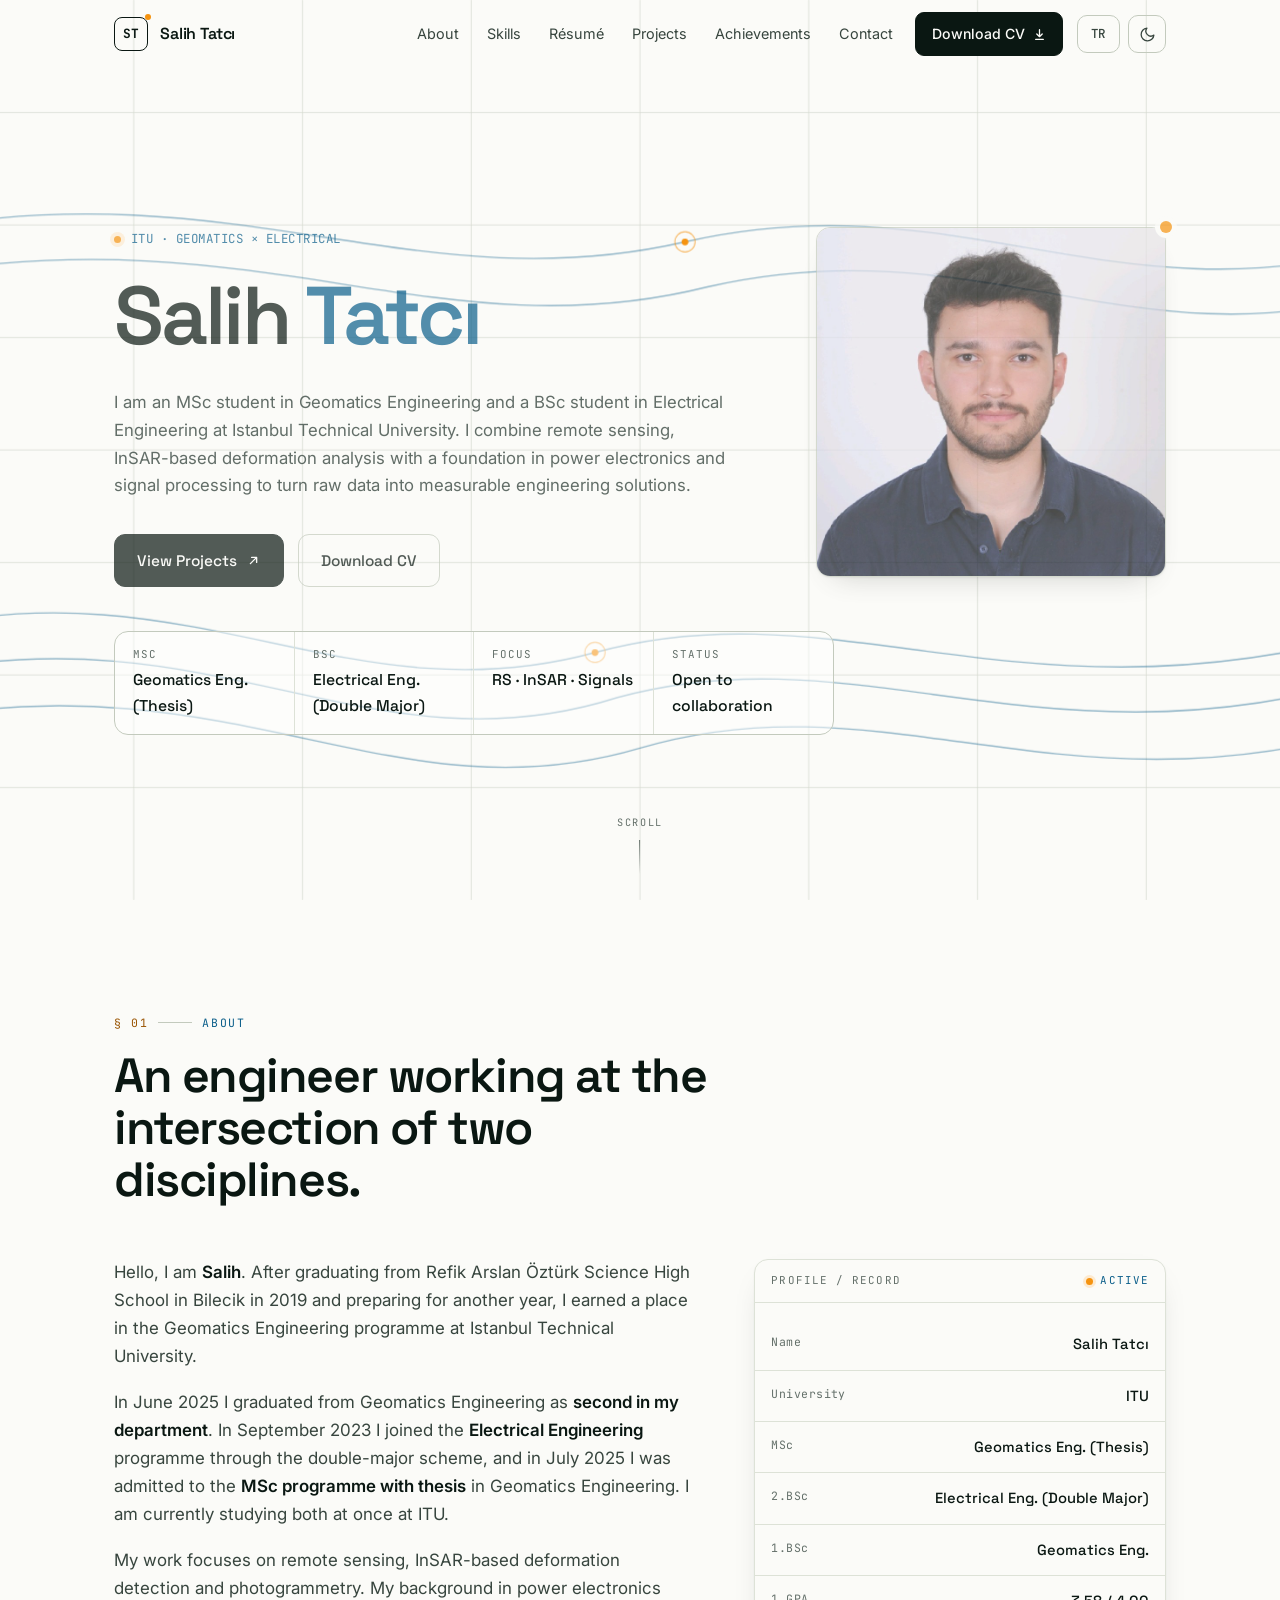
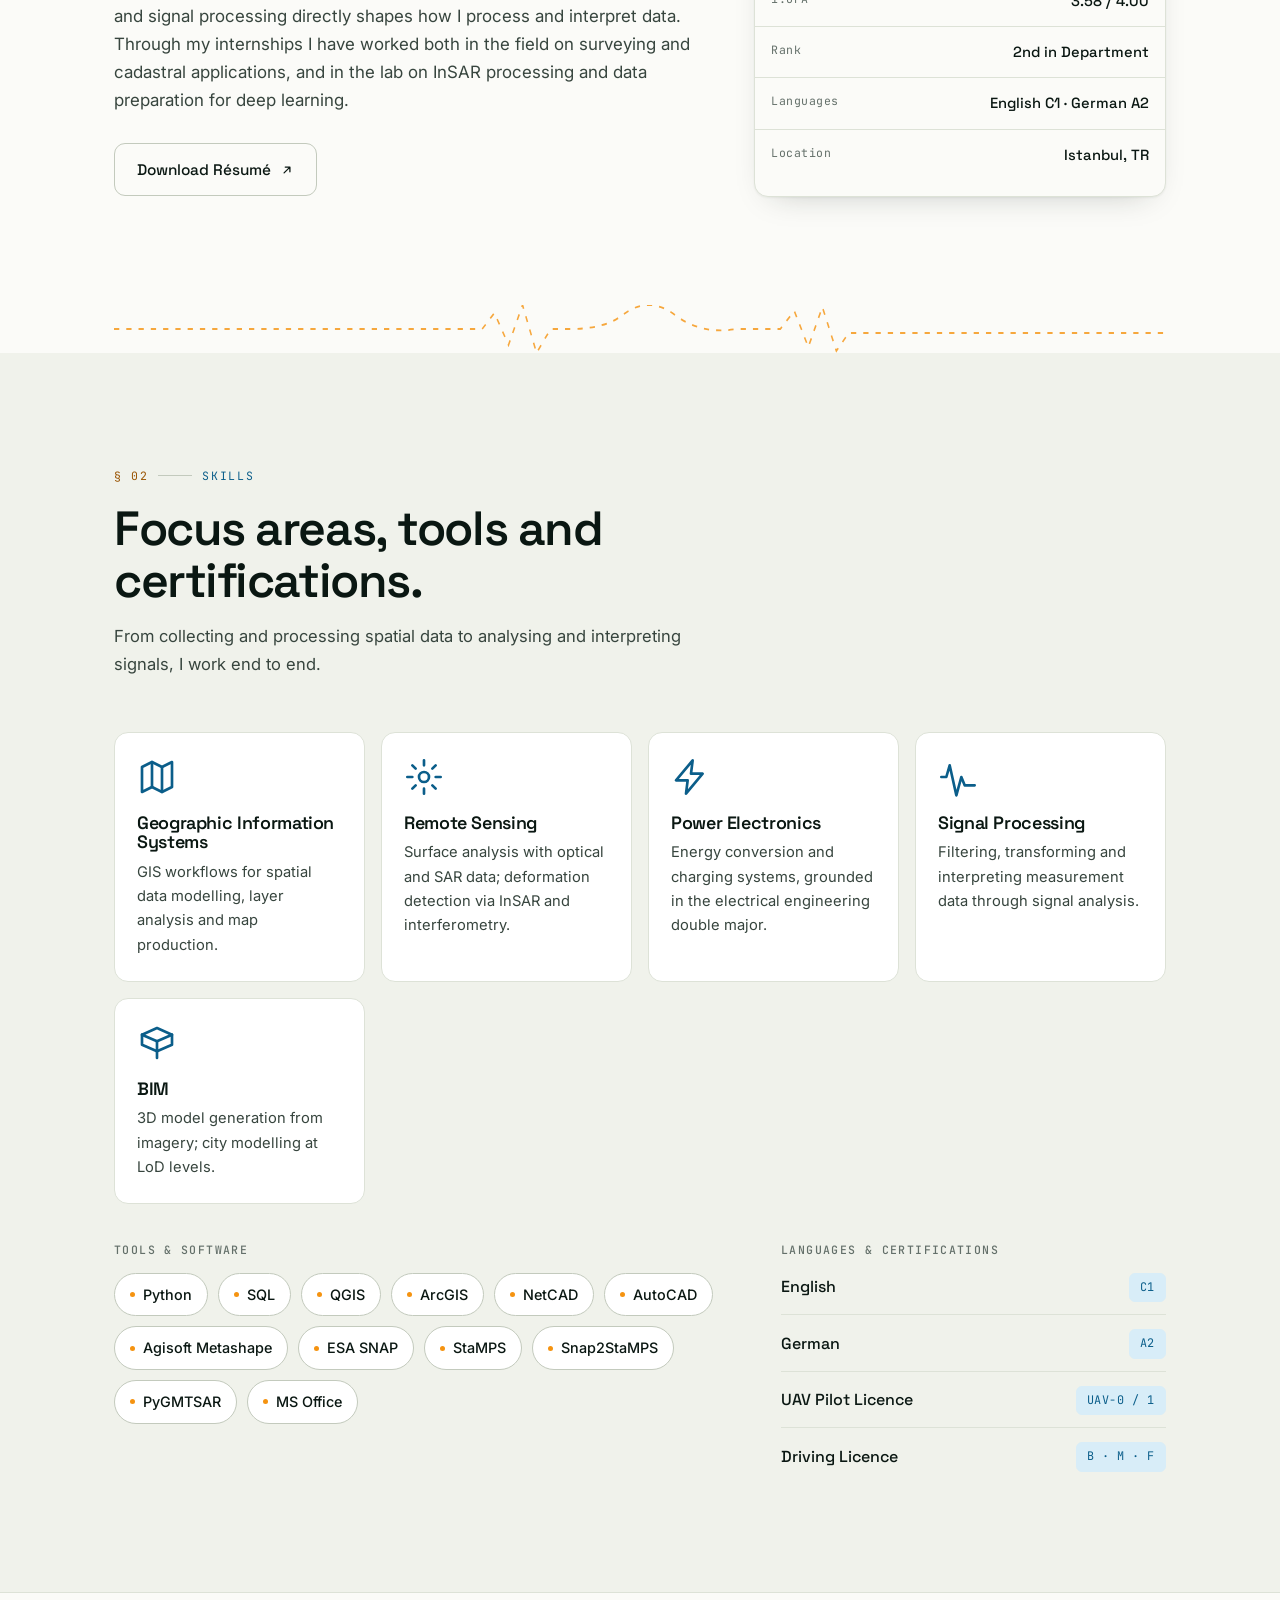
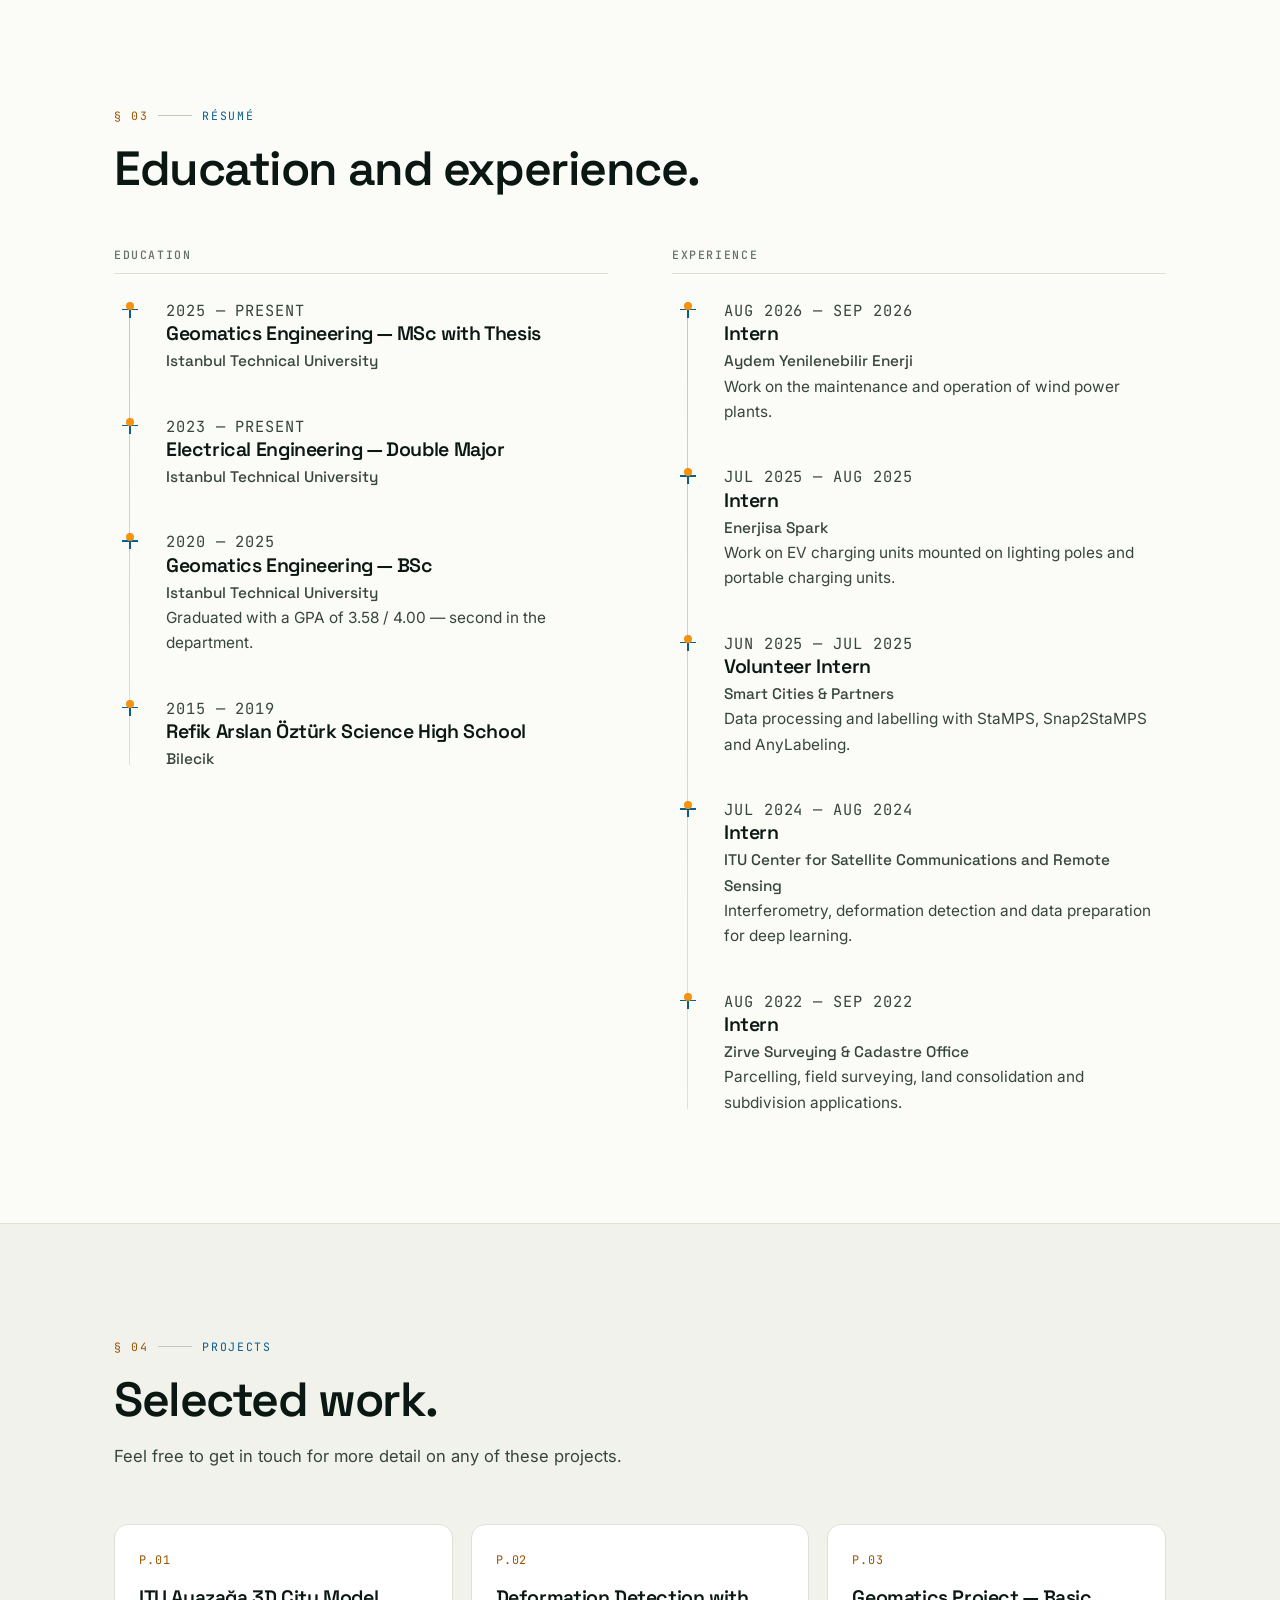
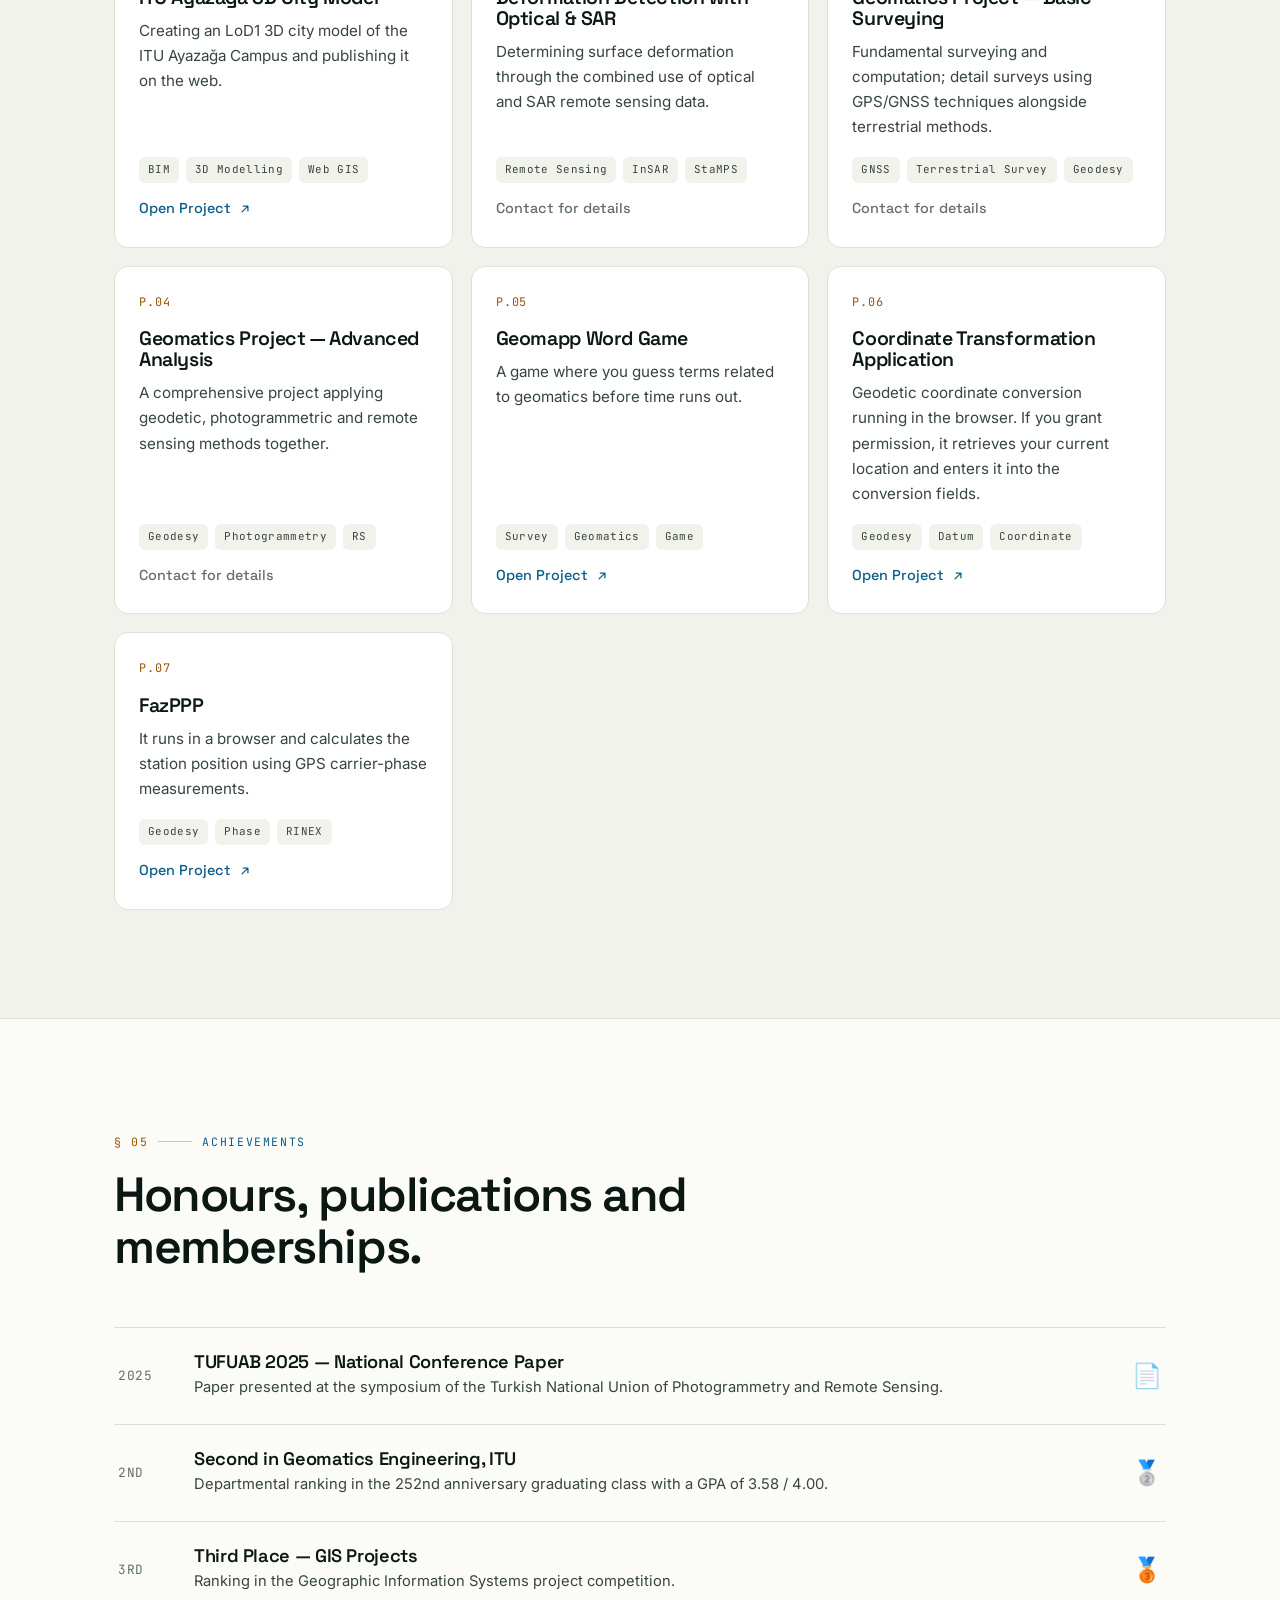
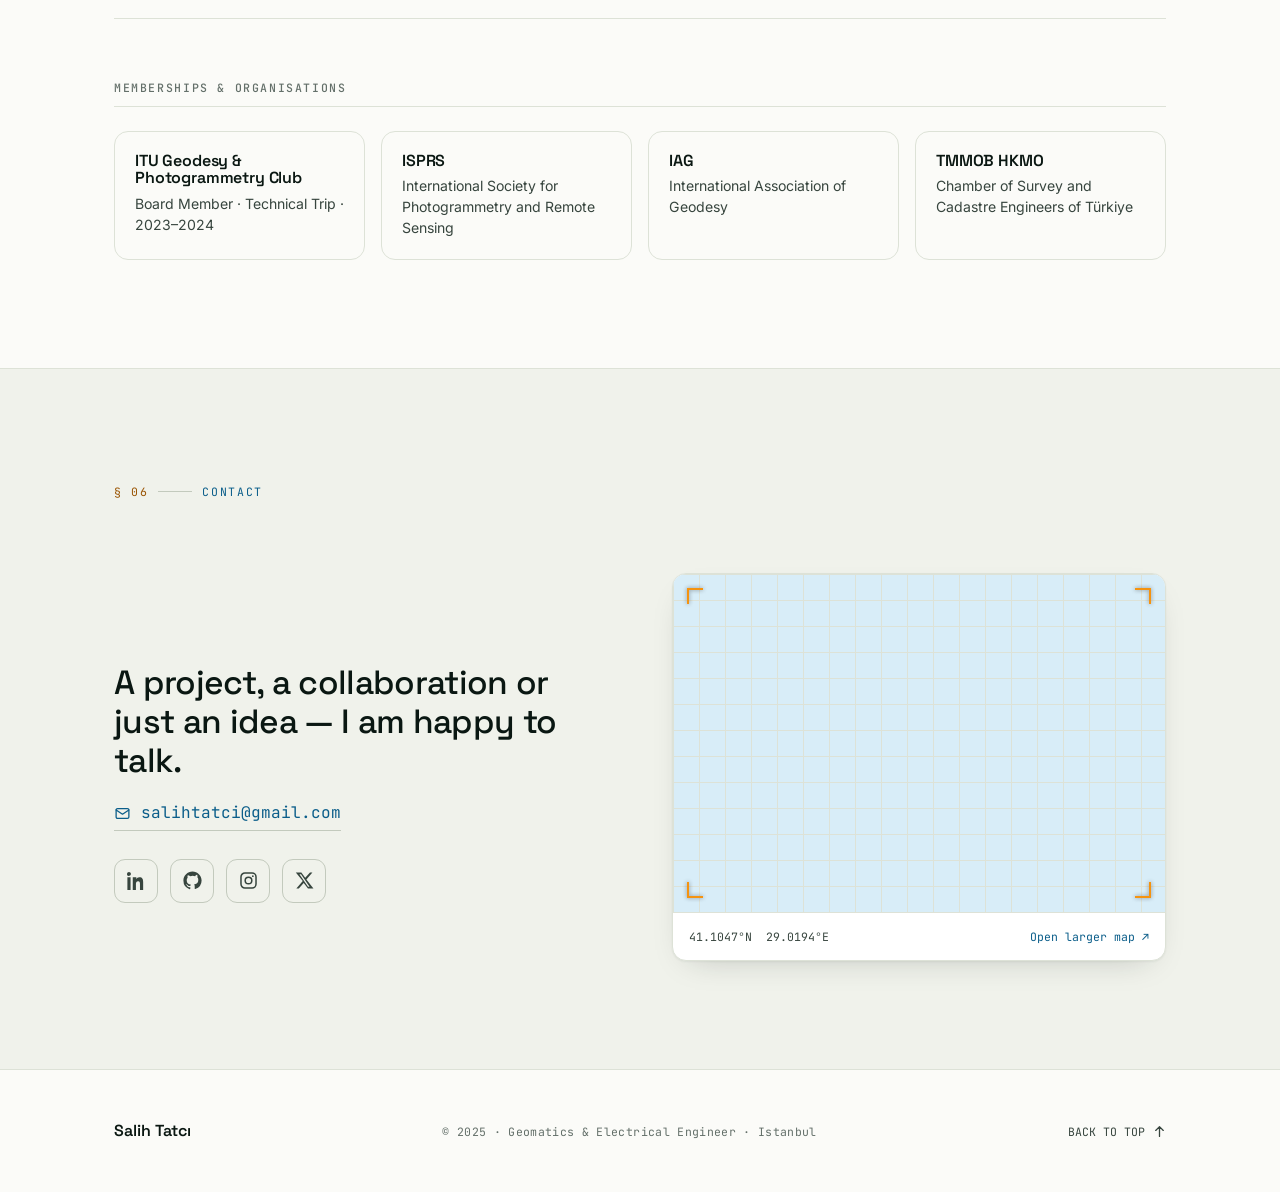
==== commit a583e4dd: "Add internship experience at Aydem Yenilenebilir Enerji" ====
--- a/index-en.html
+++ b/index-en.html
@@ -388,6 +388,14 @@
             <div class="tl-item">
               <span class="tl-item__node" aria-hidden="true"></span>
               <span class="tl-item__dot" aria-hidden="true"></span>
+              <p class="tl-item__meta">AUG 2026 — SEP 2026</p>
+              <h3>Intern</h3>
+              <p class="tl-item__org">Aydem Yenilenebilir Enerji</p>
+              <p>Work on the maintenance and operation of wind power plants.</p>
+            </div>
+            <div class="tl-item">
+              <span class="tl-item__node" aria-hidden="true"></span>
+              <span class="tl-item__dot" aria-hidden="true"></span>
               <p class="tl-item__meta">JUL 2025 — AUG 2025</p>
               <h3>Intern</h3>
               <p class="tl-item__org">Enerjisa Spark</p>
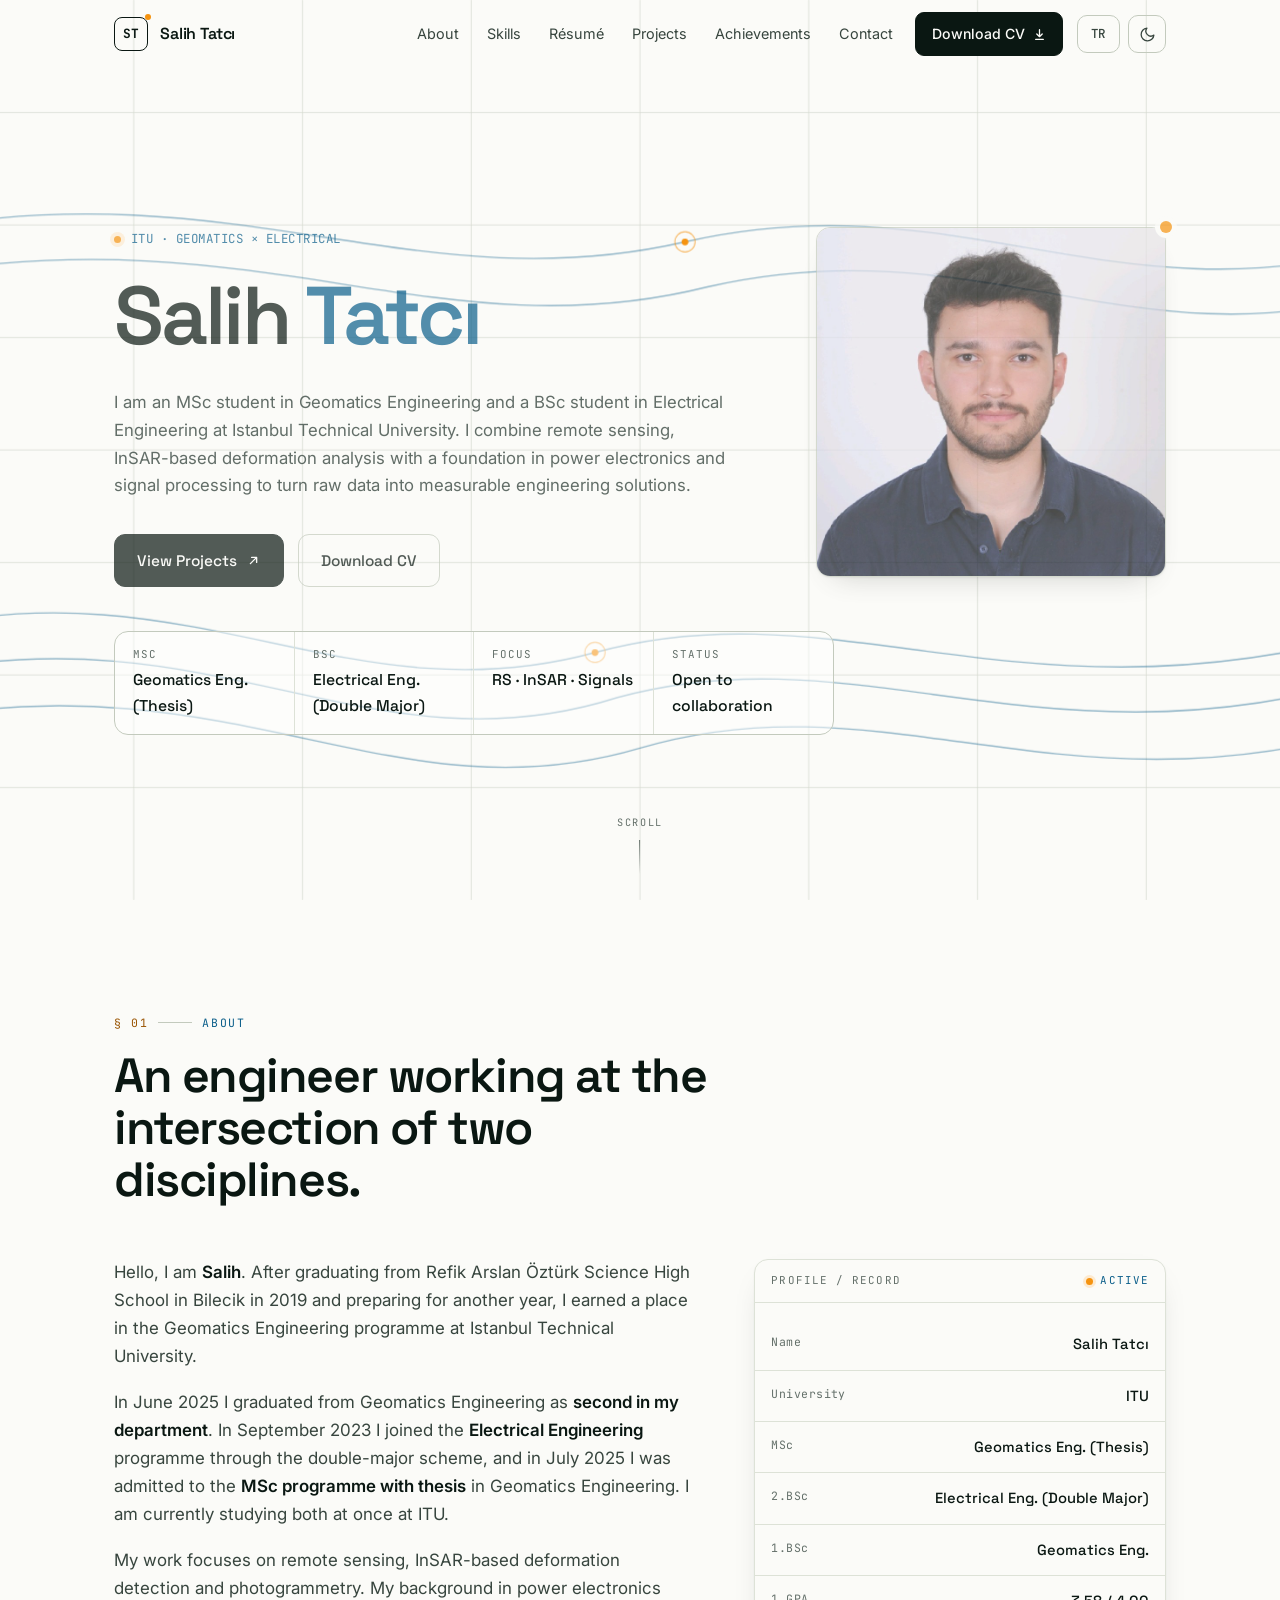
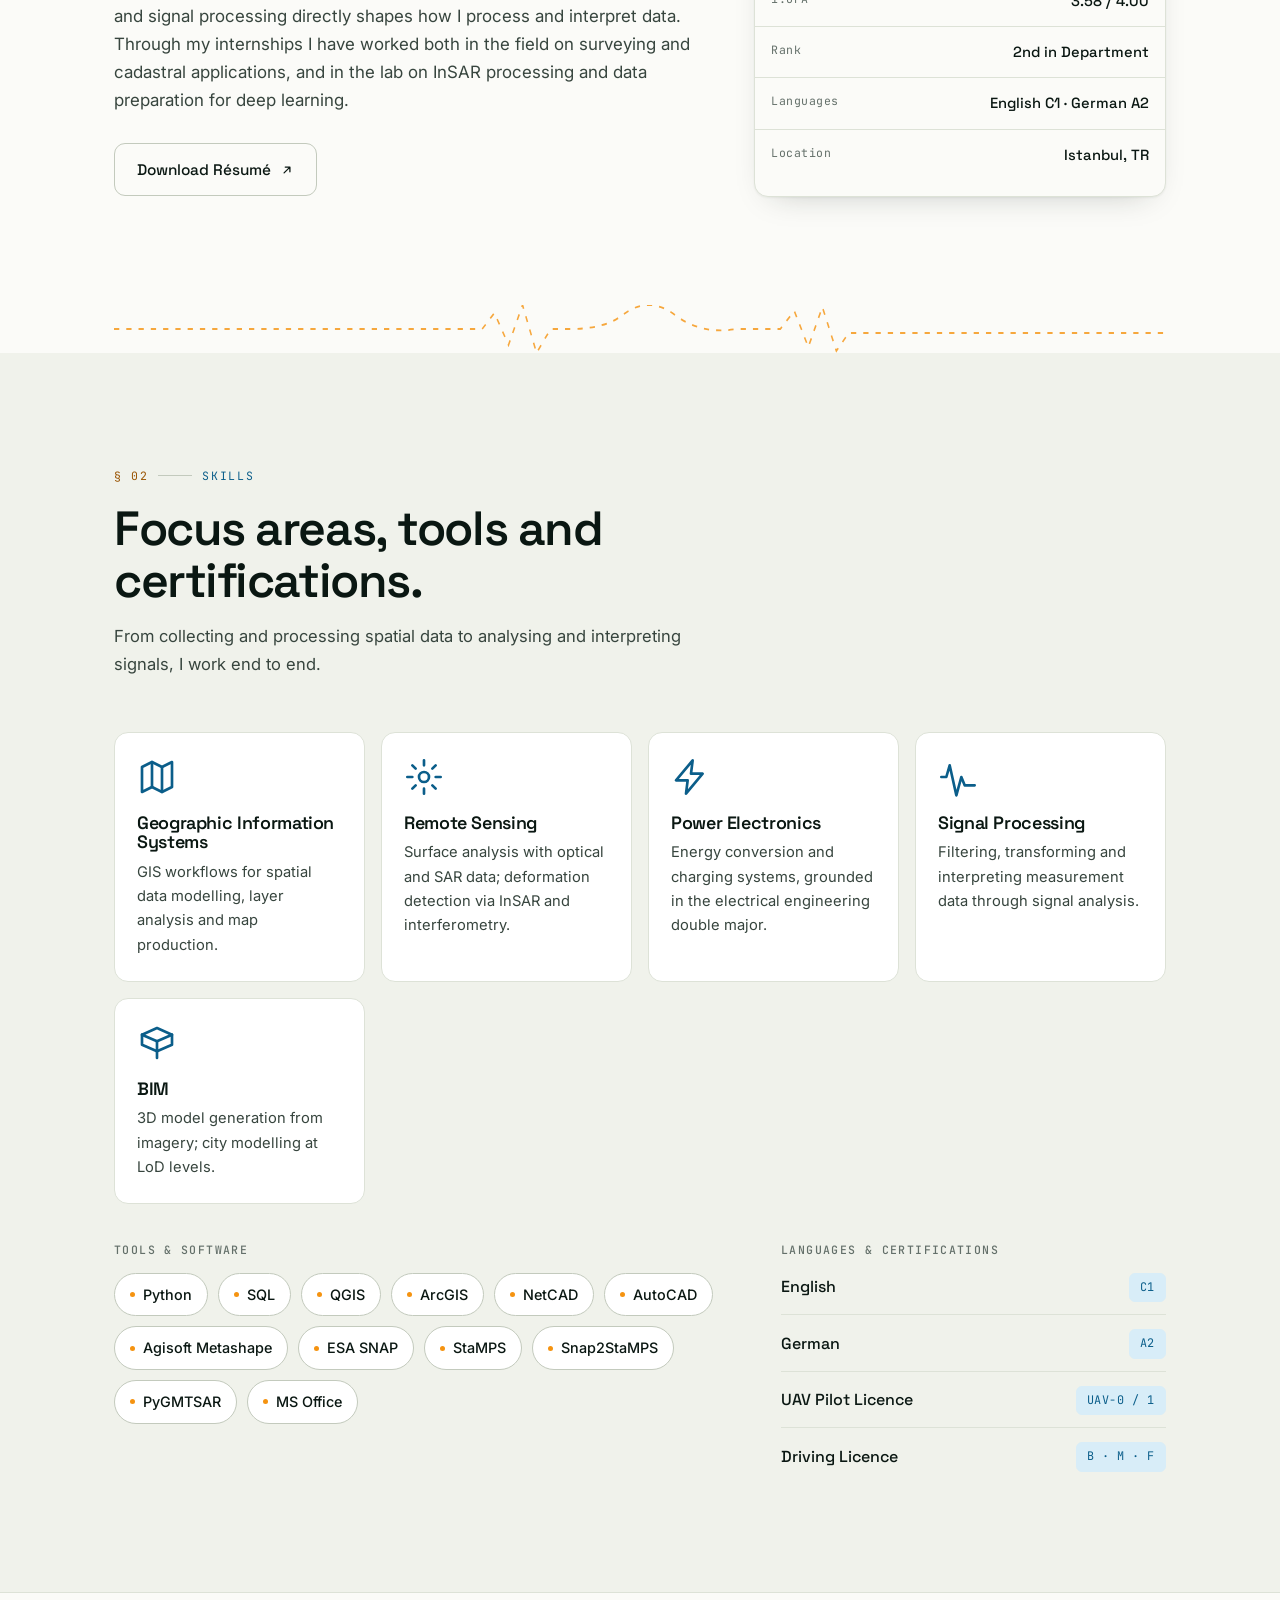
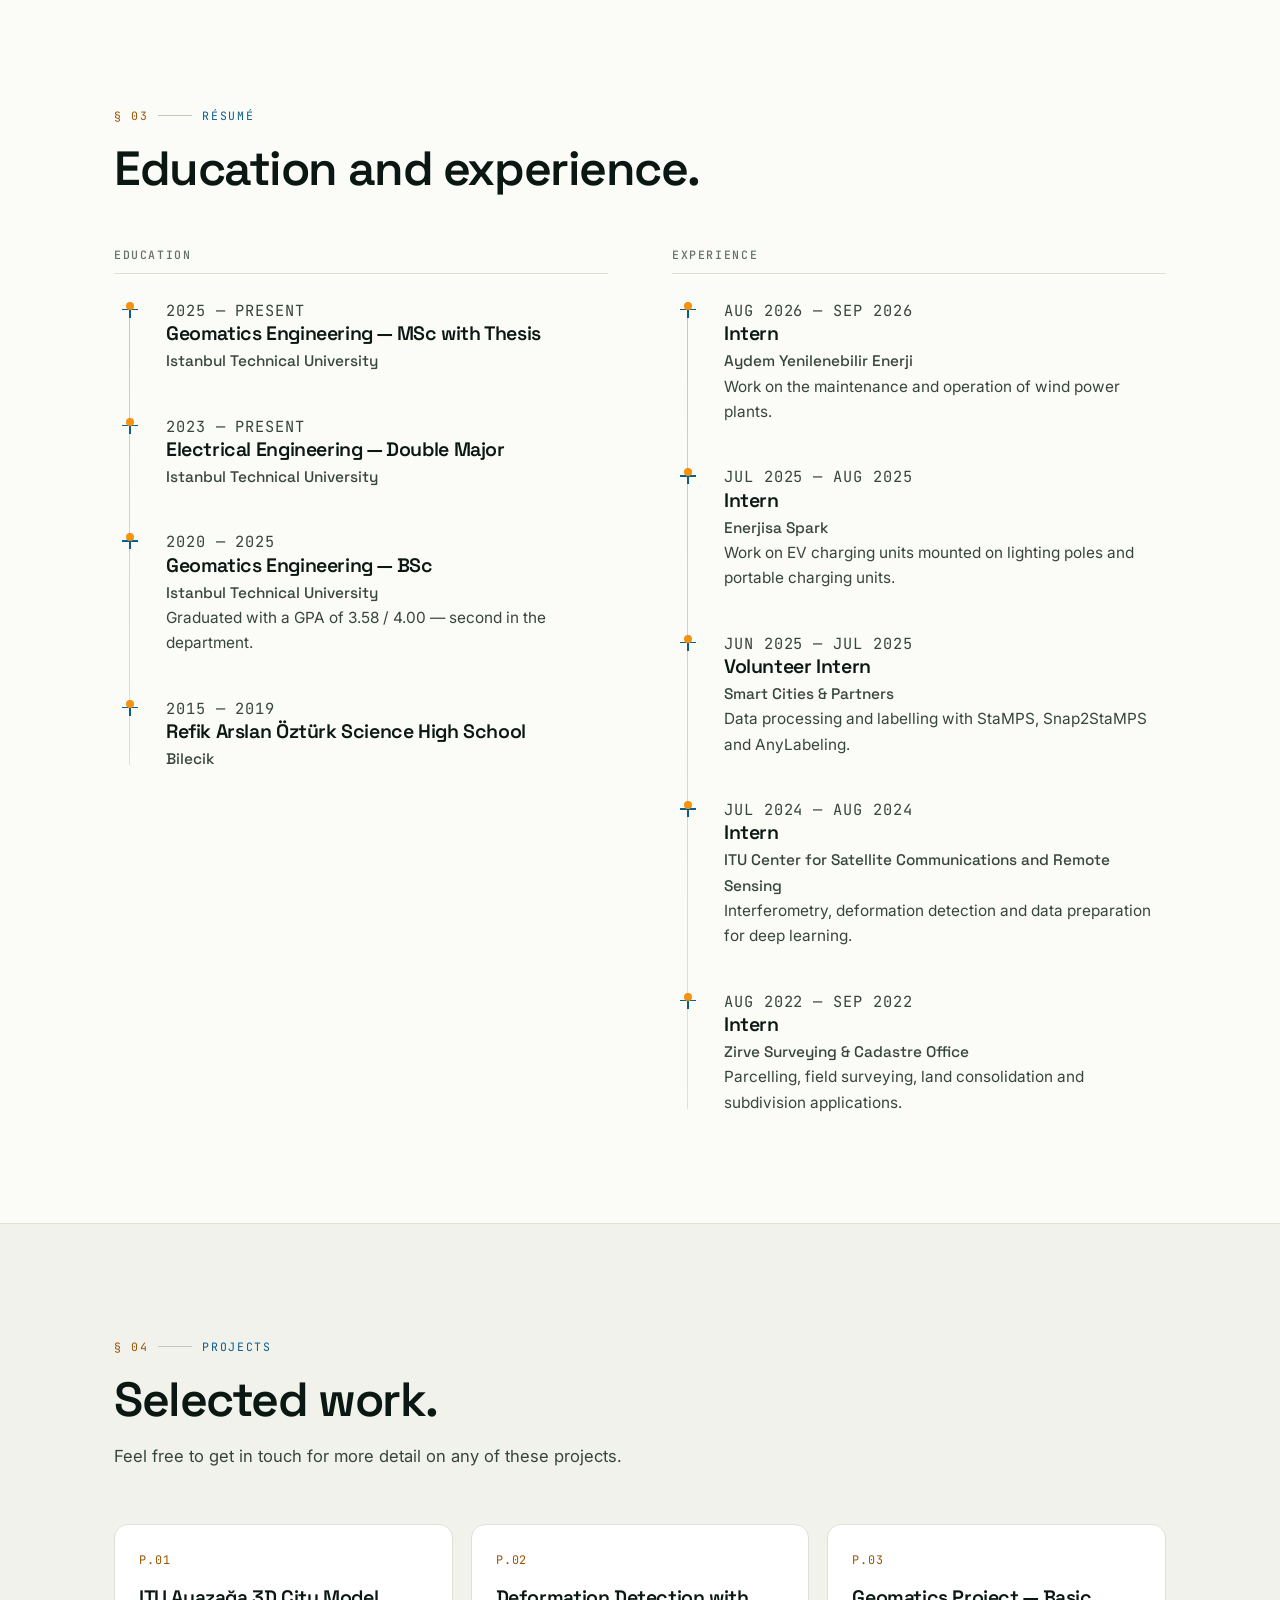
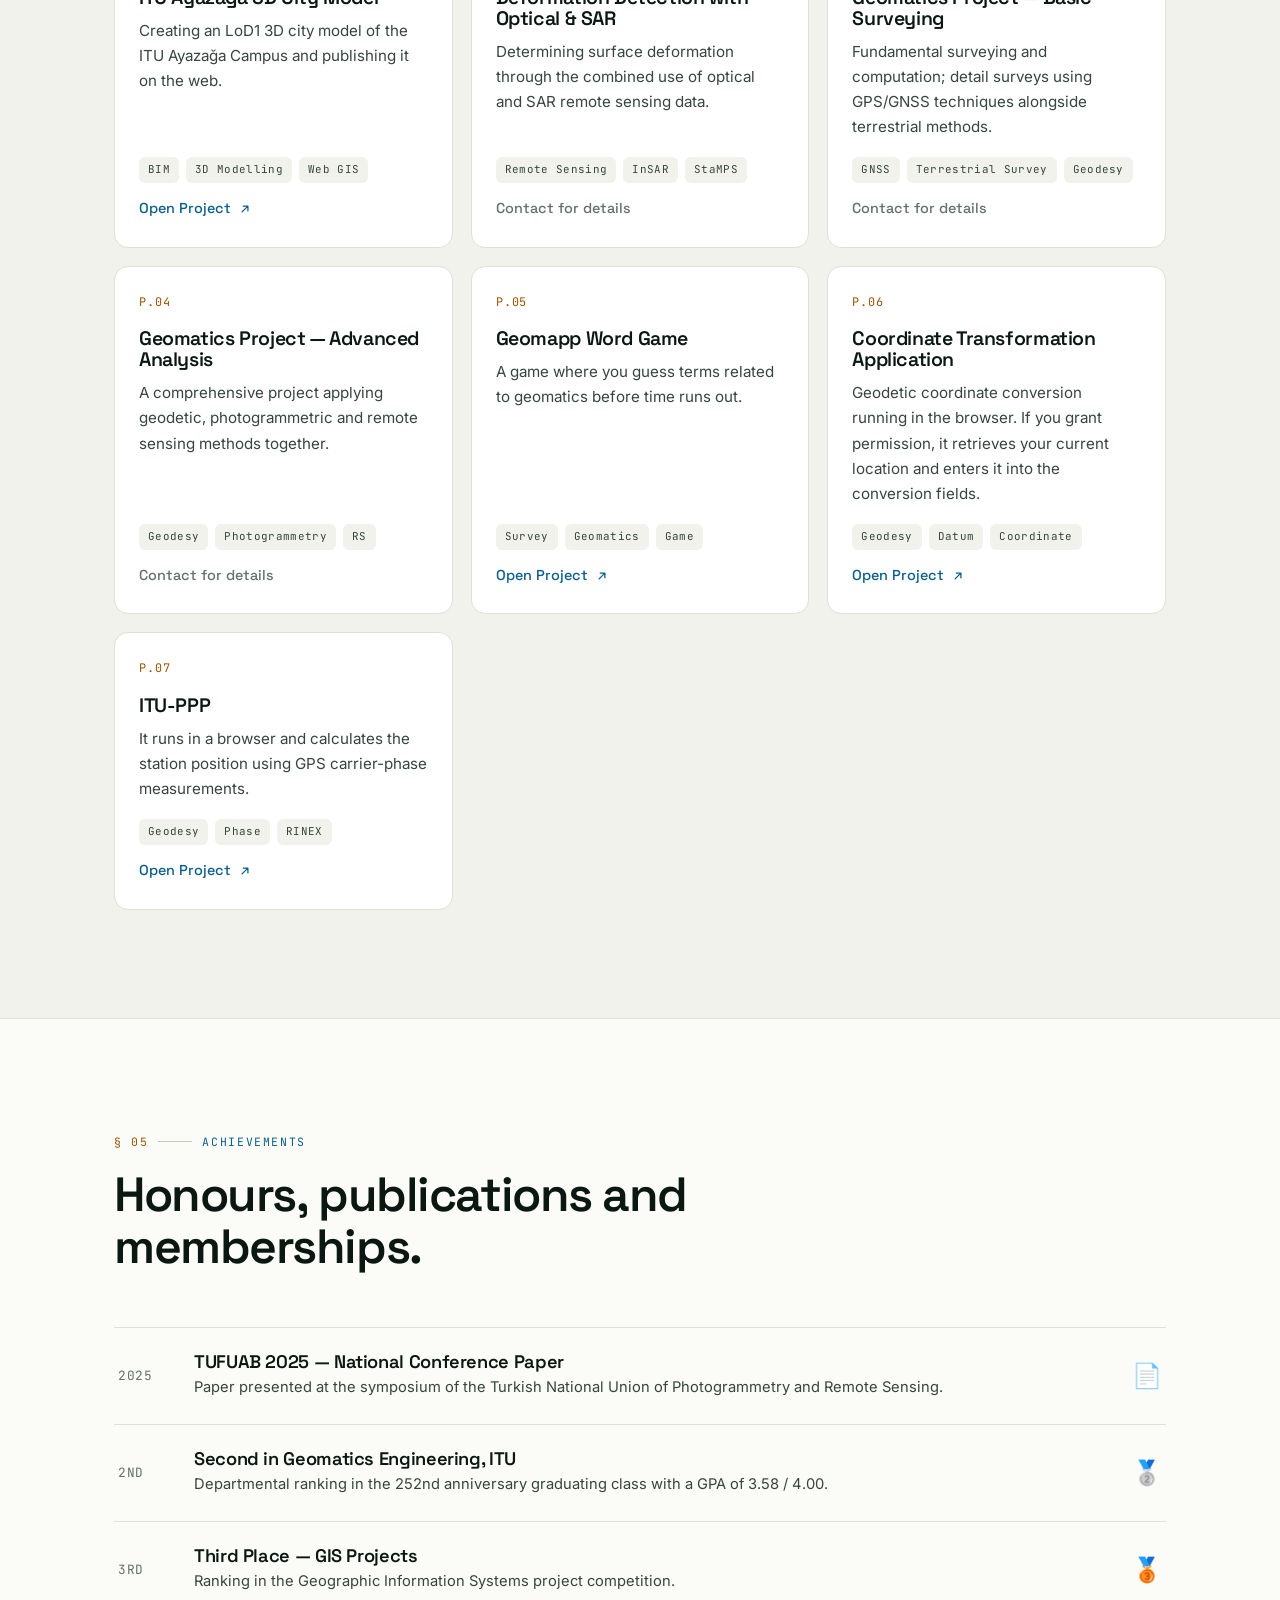
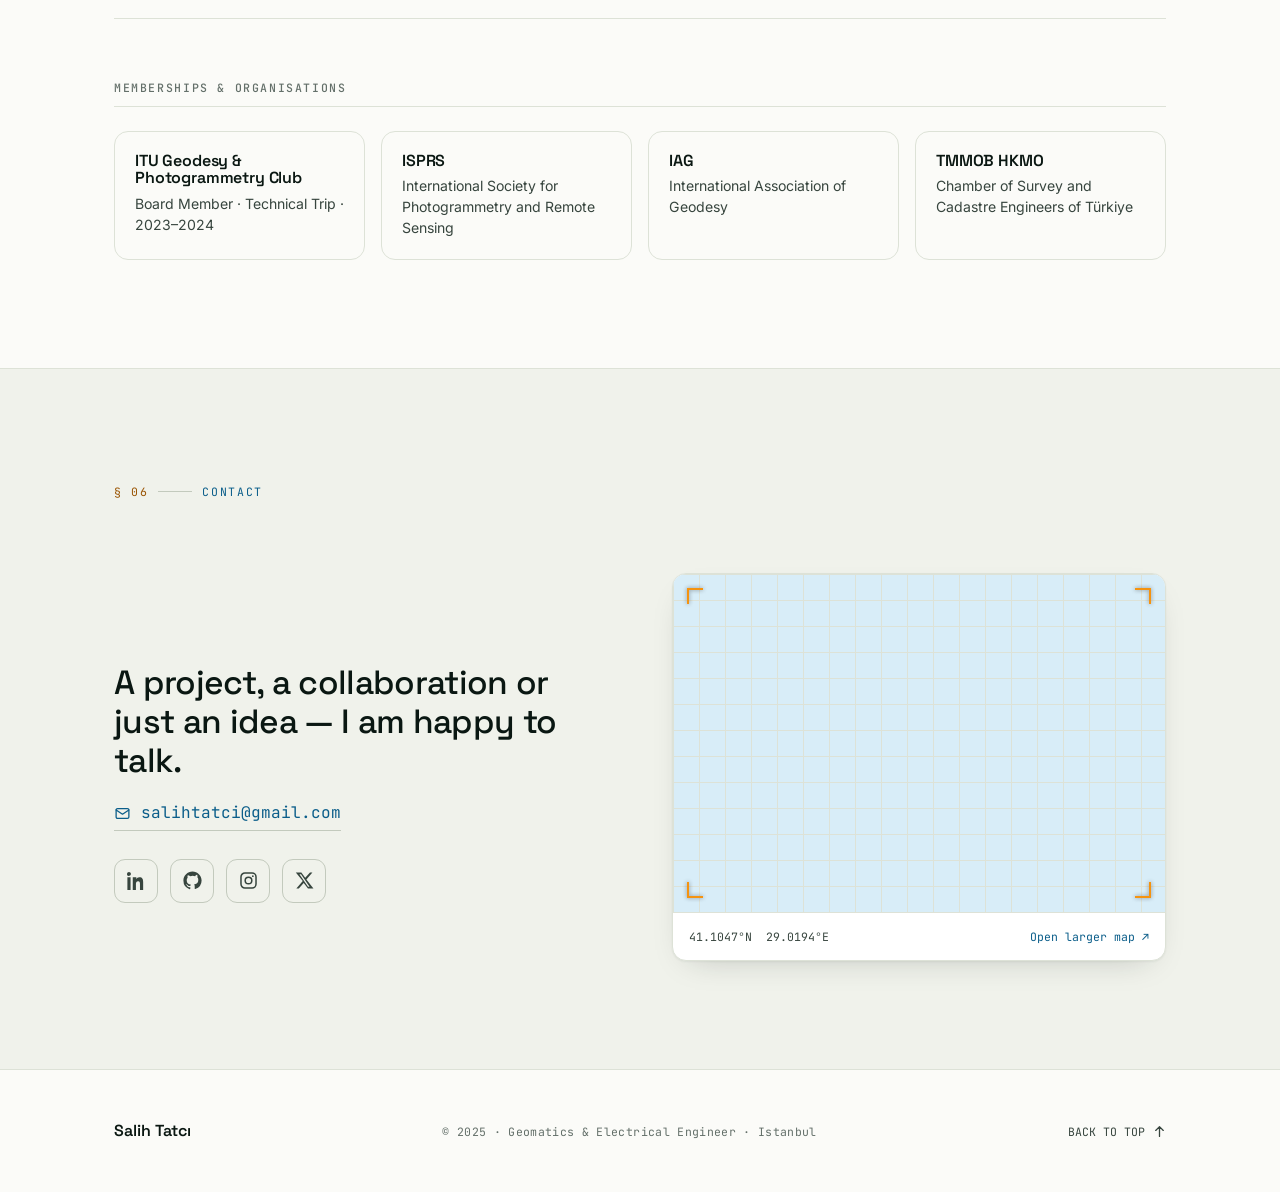
==== commit 27edb529: "Change project name from FazPPP to ITU-PPP" ====
--- a/index-en.html
+++ b/index-en.html
@@ -503,7 +503,7 @@
 
         <article class="project" data-reveal style="--reveal-delay:0ms">
           <span class="project__idx">P.07</span>
-          <h3>FazPPP</h3>
+          <h3>ITU-PPP</h3>
           <p>It runs in a browser and calculates the station position using GPS carrier-phase measurements.</p>
           <div class="project__tags"><span>Geodesy</span><span>Phase</span><span>RINEX</span></div>
           <a class="project__link" href="https://salihtatci.github.io/fazPPP/" target="_blank" rel="noopener">
